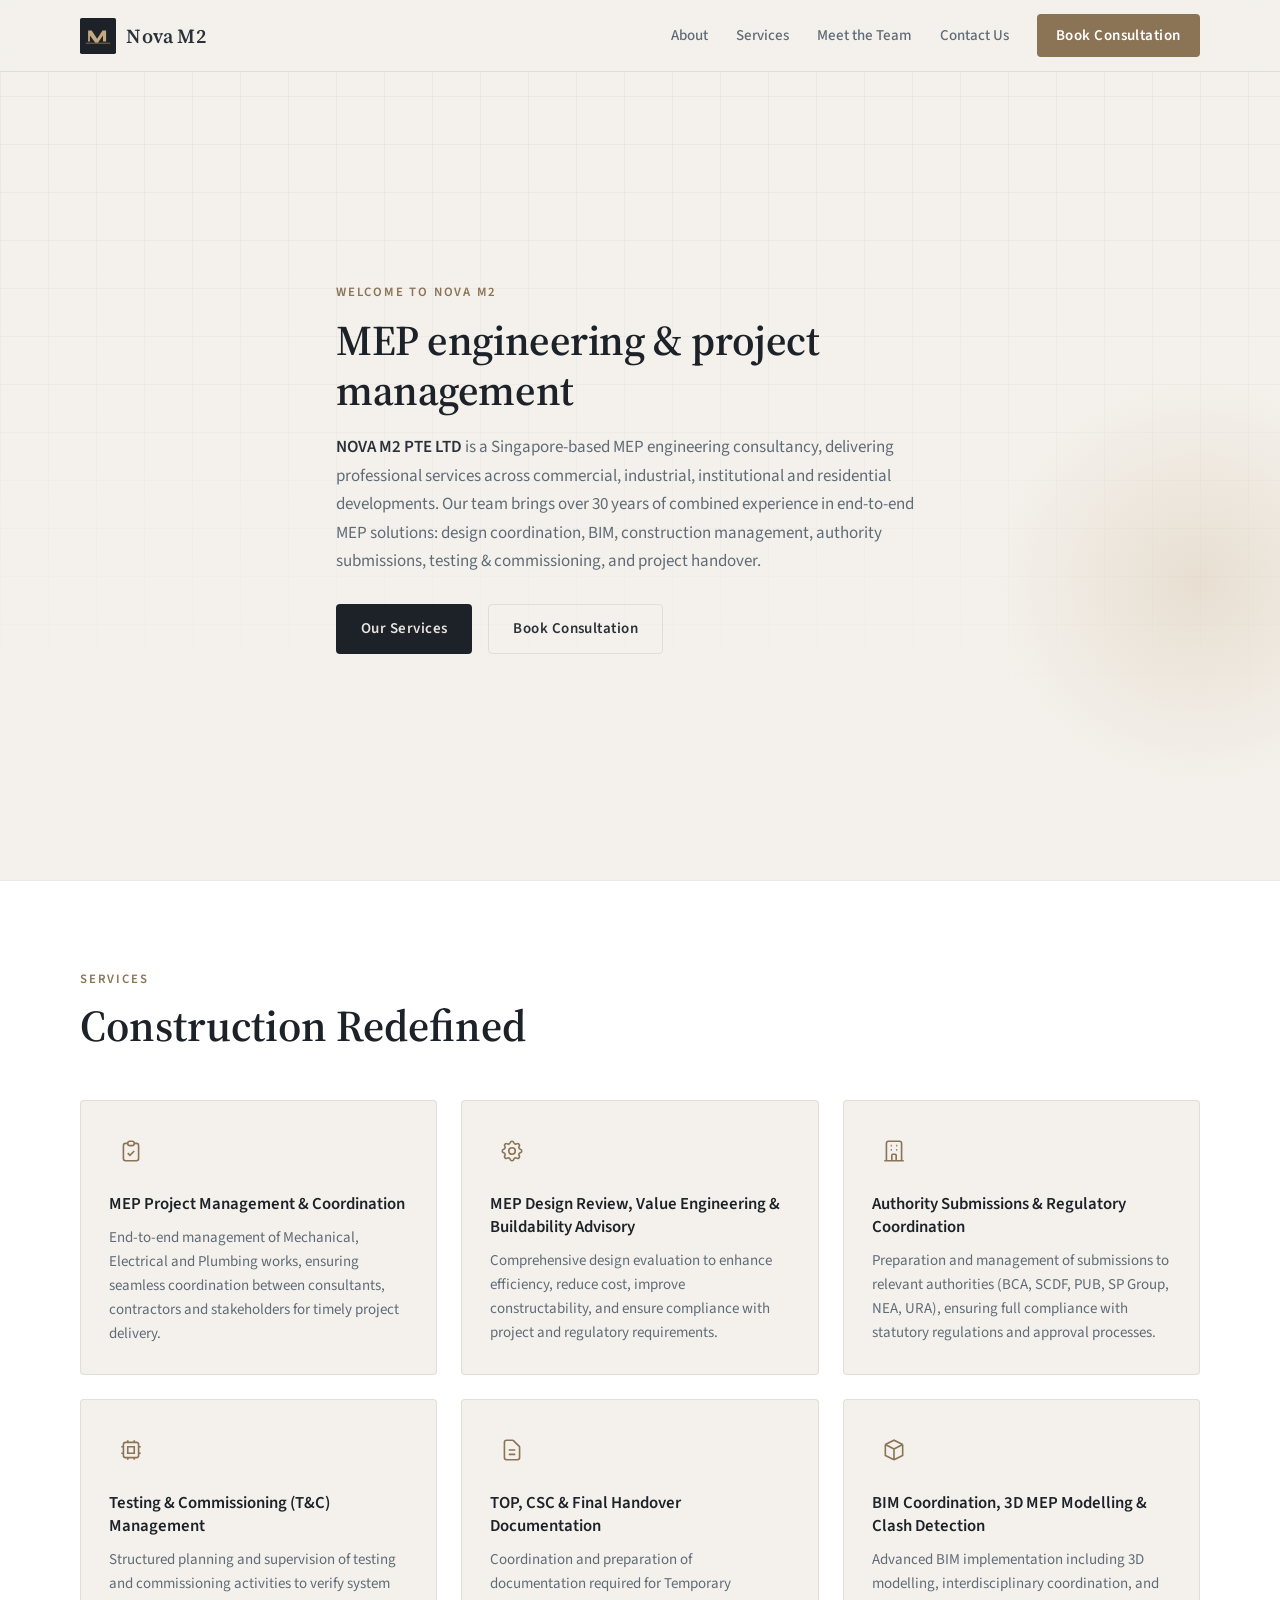
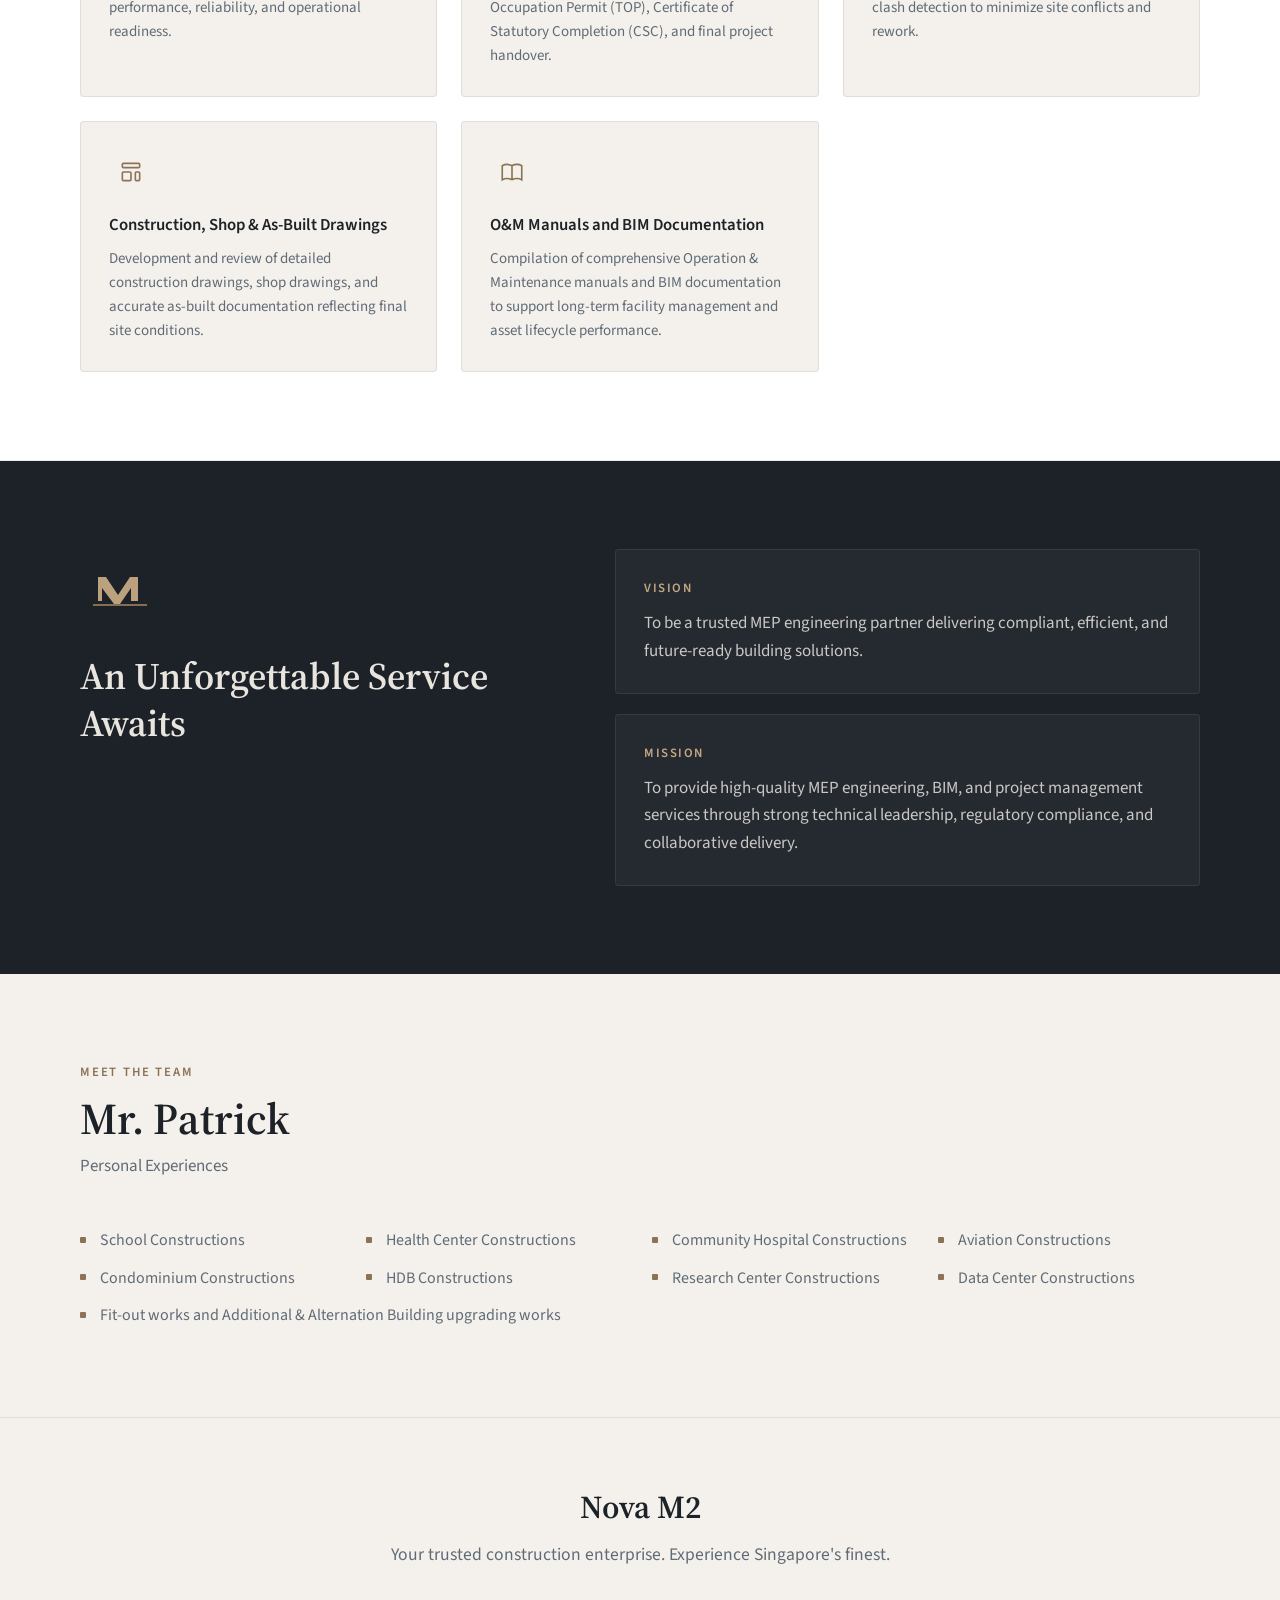
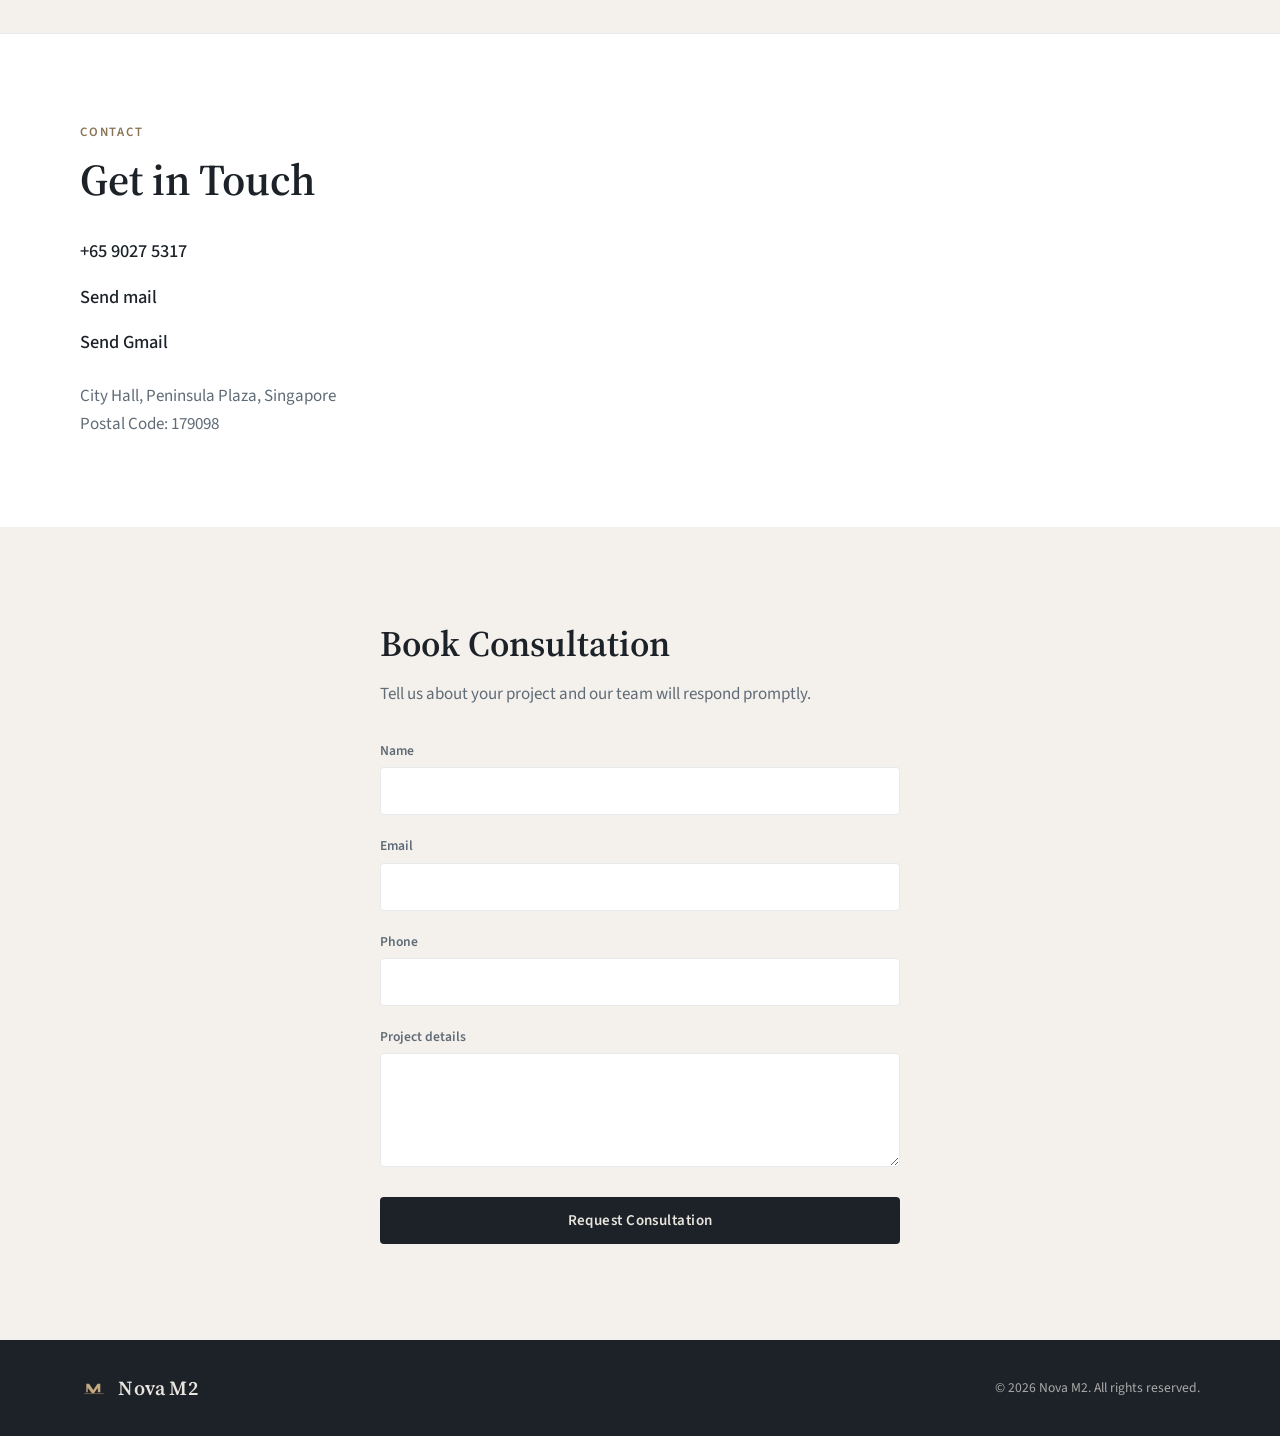
==== index.html @ 1e9285bb "Switch to Source Sans 3 and Source Serif 4 for readability" ====
<!DOCTYPE html>
<html lang="en">
<head>
  <meta charset="UTF-8" />
  <meta name="viewport" content="width=device-width, initial-scale=1.0" />
  <meta name="description" content="NOVA M2 PTE LTD — Singapore MEP Engineering Consultancy and Project Management for commercial, industrial, institutional and residential developments." />
  <title>Nova M2 | MEP Engineering & Project Management</title>
  <link rel="preconnect" href="https://fonts.googleapis.com" />
  <link rel="preconnect" href="https://fonts.gstatic.com" crossorigin />
  <link href="https://fonts.googleapis.com/css2?family=Source+Sans+3:ital,wght@0,400;0,500;0,600;0,700;1,400&family=Source+Serif+4:ital,opsz,wght@0,8..60,400;0,8..60,600;0,8..60,700;1,8..60,400&display=swap" rel="stylesheet" />
  <link rel="stylesheet" href="assets/css/style.css" />
  <link rel="icon" href="assets/images/favicon.svg" type="image/svg+xml" />
</head>
<body>
  <a class="skip-link" href="#main">Skip to content</a>

  <header class="site-header">
    <div class="header-inner">
      <a class="logo" href="#about" aria-label="Nova M2 — About">
        <img src="assets/images/logo.svg" alt="" width="36" height="36" />
        <span class="logo-text">Nova M2</span>
      </a>
      <button class="nav-toggle" type="button" aria-expanded="false" aria-controls="site-nav" aria-label="Open menu">
        <span></span><span></span><span></span>
      </button>
      <nav class="site-nav" id="site-nav" aria-label="Primary">
        <a href="#about">About</a>
        <a href="#services">Services</a>
        <a href="#team">Meet the Team</a>
        <a href="#contact">Contact Us</a>
        <a class="btn btn-nav" href="#consultation">Book Consultation</a>
      </nav>
    </div>
  </header>

  <main id="main">
    <section class="hero" id="about" aria-labelledby="hero-title">
      <div class="hero-grid" aria-hidden="true"></div>
      <div class="hero-inner">
        <p class="eyebrow">Welcome to Nova M2</p>
        <h1 id="hero-title">MEP engineering &amp; project management</h1>
        <p class="hero-lead">
          <strong>NOVA M2 PTE LTD</strong> is a Singapore-based MEP engineering consultancy, delivering professional services across commercial, industrial, institutional and residential developments. Our team brings over 30 years of combined experience in end-to-end MEP solutions: design coordination, BIM, construction management, authority submissions, testing &amp; commissioning, and project handover.
        </p>
        <div class="hero-actions">
          <a class="btn btn-primary" href="#services">Our Services</a>
          <a class="btn btn-outline" href="#consultation">Book Consultation</a>
        </div>
      </div>
      <div class="hero-accent" aria-hidden="true"></div>
    </section>

    <section class="section services" id="services" aria-labelledby="services-title">
      <div class="container">
        <header class="section-header">
          <p class="eyebrow">Services</p>
          <h2 id="services-title">Construction Redefined</h2>
        </header>
        <ul class="service-grid">
          <li class="service-card">
            <span class="service-icon" aria-hidden="true">
              <svg viewBox="0 0 24 24" fill="none" stroke="currentColor" stroke-width="1.5"><path d="M9 5H7a2 2 0 00-2 2v12a2 2 0 002 2h10a2 2 0 002-2V7a2 2 0 00-2-2h-2M9 5a2 2 0 002 2h2a2 2 0 002-2M9 5a2 2 0 012-2h2a2 2 0 012 2m-6 9l2 2 4-4"/></svg>
            </span>
            <h3>MEP Project Management &amp; Coordination</h3>
            <p>End-to-end management of Mechanical, Electrical and Plumbing works, ensuring seamless coordination between consultants, contractors and stakeholders for timely project delivery.</p>
          </li>
          <li class="service-card">
            <span class="service-icon" aria-hidden="true">
              <svg viewBox="0 0 24 24" fill="none" stroke="currentColor" stroke-width="1.5"><path d="M10.325 4.317c.426-1.756 2.924-1.756 3.35 0a1.724 1.724 0 002.573 1.066c1.543-.94 3.31.826 2.37 2.37a1.724 1.724 0 001.065 2.572c1.756.426 1.756 2.924 0 3.35a1.724 1.724 0 00-1.066 2.573c.94 1.543-.826 3.31-2.37 2.37a1.724 1.724 0 00-2.572 1.065c-.426 1.756-2.924 1.756-3.35 0a1.724 1.724 0 00-2.573-1.066c-1.543.94-3.31-.826-2.37-2.37a1.724 1.724 0 00-1.065-2.572c-1.756-.426-1.756-2.924 0-3.35a1.724 1.724 0 001.066-2.573c-.94-1.543.826-3.31 2.37-2.37.996.608 2.296.07 2.572-1.065z"/><path d="M15 12a3 3 0 11-6 0 3 3 0 016 0z"/></svg>
            </span>
            <h3>MEP Design Review, Value Engineering &amp; Buildability Advisory</h3>
            <p>Comprehensive design evaluation to enhance efficiency, reduce cost, improve constructability, and ensure compliance with project and regulatory requirements.</p>
          </li>
          <li class="service-card">
            <span class="service-icon" aria-hidden="true">
              <svg viewBox="0 0 24 24" fill="none" stroke="currentColor" stroke-width="1.5"><path d="M19 21V5a2 2 0 00-2-2H7a2 2 0 00-2 2v16m14 0h2m-2 0h-5m-9 0H3m2 0h5M9 7h1m-1 4h1m4-4h1m-1 4h1m-5 10v-5a1 1 0 011-1h2a1 1 0 011 1v5m-4 0h4"/></svg>
            </span>
            <h3>Authority Submissions &amp; Regulatory Coordination</h3>
            <p>Preparation and management of submissions to relevant authorities (BCA, SCDF, PUB, SP Group, NEA, URA), ensuring full compliance with statutory regulations and approval processes.</p>
          </li>
          <li class="service-card">
            <span class="service-icon" aria-hidden="true">
              <svg viewBox="0 0 24 24" fill="none" stroke="currentColor" stroke-width="1.5"><path d="M9 3v2m6-2v2M9 19v2m6-2v2M5 9H3m2 6H3m18-6h-2m2 6h-2M7 19h10a2 2 0 002-2V7a2 2 0 00-2-2H7a2 2 0 00-2 2v10a2 2 0 002 2zM9 9h6v6H9V9z"/></svg>
            </span>
            <h3>Testing &amp; Commissioning (T&amp;C) Management</h3>
            <p>Structured planning and supervision of testing and commissioning activities to verify system performance, reliability, and operational readiness.</p>
          </li>
          <li class="service-card">
            <span class="service-icon" aria-hidden="true">
              <svg viewBox="0 0 24 24" fill="none" stroke="currentColor" stroke-width="1.5"><path d="M9 12h6m-6 4h6m2 5H7a2 2 0 01-2-2V5a2 2 0 012-2h5.586a1 1 0 01.707.293l5.414 5.414a1 1 0 01.293.707V19a2 2 0 01-2 2z"/></svg>
            </span>
            <h3>TOP, CSC &amp; Final Handover Documentation</h3>
            <p>Coordination and preparation of documentation required for Temporary Occupation Permit (TOP), Certificate of Statutory Completion (CSC), and final project handover.</p>
          </li>
          <li class="service-card">
            <span class="service-icon" aria-hidden="true">
              <svg viewBox="0 0 24 24" fill="none" stroke="currentColor" stroke-width="1.5"><path d="M20 7l-8-4-8 4m16 0l-8 4m8-4v10l-8 4m0-10L4 7m8 4v10M4 7v10l8 4"/></svg>
            </span>
            <h3>BIM Coordination, 3D MEP Modelling &amp; Clash Detection</h3>
            <p>Advanced BIM implementation including 3D modelling, interdisciplinary coordination, and clash detection to minimize site conflicts and rework.</p>
          </li>
          <li class="service-card">
            <span class="service-icon" aria-hidden="true">
              <svg viewBox="0 0 24 24" fill="none" stroke="currentColor" stroke-width="1.5"><path d="M4 5a1 1 0 011-1h14a1 1 0 011 1v2a1 1 0 01-1 1H5a1 1 0 01-1-1V5zM4 13a1 1 0 011-1h6a1 1 0 011 1v6a1 1 0 01-1 1H5a1 1 0 01-1-1v-6zM16 13a1 1 0 011-1h2a1 1 0 011 1v6a1 1 0 01-1 1h-2a1 1 0 01-1-1v-6z"/></svg>
            </span>
            <h3>Construction, Shop &amp; As-Built Drawings</h3>
            <p>Development and review of detailed construction drawings, shop drawings, and accurate as-built documentation reflecting final site conditions.</p>
          </li>
          <li class="service-card">
            <span class="service-icon" aria-hidden="true">
              <svg viewBox="0 0 24 24" fill="none" stroke="currentColor" stroke-width="1.5"><path d="M12 6.253v13m0-13C10.832 5.477 9.246 5 7.5 5S4.168 5.477 3 6.253v13C4.168 18.477 5.754 18 7.5 18s3.332.477 4.5 1.253m0-13C13.168 5.477 14.754 5 16.5 5c1.747 0 3.332.477 4.5 1.253v13C19.832 18.477 18.247 18 16.5 18c-1.746 0-3.332.477-4.5 1.253"/></svg>
            </span>
            <h3>O&amp;M Manuals and BIM Documentation</h3>
            <p>Compilation of comprehensive Operation &amp; Maintenance manuals and BIM documentation to support long-term facility management and asset lifecycle performance.</p>
          </li>
        </ul>
      </div>
    </section>

    <section class="section vision" id="vision" aria-labelledby="vision-title">
      <div class="container vision-layout">
        <div class="vision-brand">
          <img class="vision-logo" src="assets/images/logo.svg" alt="Nova M2 logo" width="80" height="80" />
          <h2 id="vision-title">An Unforgettable Service Awaits</h2>
        </div>
        <div class="vision-cards">
          <article class="vision-card">
            <h3>Vision</h3>
            <p>To be a trusted MEP engineering partner delivering compliant, efficient, and future-ready building solutions.</p>
          </article>
          <article class="vision-card">
            <h3>Mission</h3>
            <p>To provide high-quality MEP engineering, BIM, and project management services through strong technical leadership, regulatory compliance, and collaborative delivery.</p>
          </article>
        </div>
      </div>
    </section>

    <section class="section team" id="team" aria-labelledby="team-title">
      <div class="container">
        <header class="section-header">
          <p class="eyebrow">Meet the Team</p>
          <h2 id="team-title">Mr. Patrick</h2>
          <p class="section-sub">Personal Experiences</p>
        </header>
        <ul class="experience-grid">
          <li>School Constructions</li>
          <li>Health Center Constructions</li>
          <li>Community Hospital Constructions</li>
          <li>Aviation Constructions</li>
          <li>Condominium Constructions</li>
          <li>HDB Constructions</li>
          <li>Research Center Constructions</li>
          <li>Data Center Constructions</li>
          <li>Fit-out works and Additional &amp; Alternation Building upgrading works</li>
        </ul>
      </div>
    </section>

    <section class="section tagline" aria-label="Company tagline">
      <div class="container tagline-inner">
        <p class="tagline-name">Nova M2</p>
        <p class="tagline-text">Your trusted construction enterprise. Experience Singapore's finest.</p>
      </div>
    </section>

    <section class="section contact" id="contact" aria-labelledby="contact-title">
      <div class="container contact-layout">
        <header class="section-header">
          <p class="eyebrow">Contact</p>
          <h2 id="contact-title">Get in Touch</h2>
        </header>
        <div class="contact-details">
          <a class="contact-link" href="tel:+6590275317">+65 9027 5317</a>
          <a class="contact-link" href="mailto:info@novam2.com">Send mail</a>
          <a class="contact-link" href="https://mail.google.com/mail/?view=cm&amp;fs=1&amp;to=info@novam2.com" target="_blank" rel="noopener noreferrer">Send Gmail</a>
          <address class="contact-address">
            City Hall, Peninsula Plaza, Singapore<br />
            Postal Code: 179098
          </address>
        </div>
      </div>
    </section>

    <section class="section consultation" id="consultation" aria-labelledby="consultation-title">
      <div class="container consultation-inner">
        <h2 id="consultation-title">Book Consultation</h2>
        <p>Tell us about your project and our team will respond promptly.</p>
        <form class="consult-form" name="consultation" method="POST" data-netlify="true" netlify-honeypot="bot-field">
          <input type="hidden" name="form-name" value="consultation" />
          <p class="hidden" aria-hidden="true">
            <label>Don't fill this out: <input name="bot-field" /></label>
          </p>
          <div class="form-row">
            <label for="name">Name</label>
            <input id="name" name="name" type="text" required autocomplete="name" />
          </div>
          <div class="form-row">
            <label for="email">Email</label>
            <input id="email" name="email" type="email" required autocomplete="email" />
          </div>
          <div class="form-row">
            <label for="phone">Phone</label>
            <input id="phone" name="phone" type="tel" autocomplete="tel" />
          </div>
          <div class="form-row">
            <label for="message">Project details</label>
            <textarea id="message" name="message" rows="4" required></textarea>
          </div>
          <button class="btn btn-primary" type="submit">Request Consultation</button>
        </form>
      </div>
    </section>
  </main>

  <footer class="site-footer">
    <div class="container footer-inner">
      <a class="logo logo-footer" href="#about">
        <img src="assets/images/logo.svg" alt="" width="28" height="28" />
        <span class="logo-text">Nova M2</span>
      </a>
      <p class="copyright">&copy; 2026 Nova M2. All rights reserved.</p>
    </div>
  </footer>

  <script src="assets/js/main.js"></script>
</body>
</html>
---- assets/css/style.css ----
/* Nova M2 — minimalist construction aesthetic */

:root {
  --bg: #f4f1ec;
  --bg-dark: #1c2228;
  --bg-card: #ffffff;
  --text: #2a3139;
  --text-muted: #5f6b76;
  --text-on-dark: #e8e4de;
  --accent: #8b7355;
  --accent-light: #c4a882;
  --border: rgba(42, 49, 57, 0.1);
  --shadow: 0 4px 24px rgba(28, 34, 40, 0.06);
  --radius: 4px;
  --font-sans: "Source Sans 3", system-ui, -apple-system, "Segoe UI", sans-serif;
  --font-serif: "Source Serif 4", Georgia, "Times New Roman", serif;
  --header-h: 72px;
  --container: min(1120px, 92vw);
  --ease: cubic-bezier(0.4, 0, 0.2, 1);
}

*,
*::before,
*::after {
  box-sizing: border-box;
}

html {
  scroll-behavior: smooth;
  scroll-padding-top: var(--header-h);
}

body {
  margin: 0;
  font-family: var(--font-sans);
  font-size: 1.0625rem;
  line-height: 1.6;
  color: var(--text);
  background: var(--bg);
  -webkit-font-smoothing: antialiased;
  text-rendering: optimizeLegibility;
  font-feature-settings: "kern" 1, "liga" 1;
}

img {
  display: block;
  max-width: 100%;
}

a {
  color: inherit;
  text-decoration-thickness: 1px;
  text-underline-offset: 0.2em;
}

a:hover {
  color: var(--accent);
}

.skip-link {
  position: absolute;
  top: -100px;
  left: 1rem;
  z-index: 200;
  padding: 0.5rem 1rem;
  background: var(--bg-dark);
  color: var(--text-on-dark);
}

.skip-link:focus {
  top: 1rem;
}

.container {
  width: var(--container);
  margin-inline: auto;
}

/* Header */
.site-header {
  position: fixed;
  inset: 0 0 auto;
  z-index: 100;
  height: var(--header-h);
  background: rgba(244, 241, 236, 0.92);
  backdrop-filter: blur(12px);
  border-bottom: 1px solid var(--border);
}

.header-inner {
  display: flex;
  align-items: center;
  justify-content: space-between;
  width: var(--container);
  height: 100%;
  margin-inline: auto;
}

.logo {
  display: flex;
  align-items: center;
  gap: 0.65rem;
  text-decoration: none;
  font-weight: 600;
  letter-spacing: 0.02em;
}

.logo-text {
  font-family: var(--font-serif);
  font-size: 1.25rem;
  font-weight: 600;
  letter-spacing: 0.01em;
}

.site-nav {
  display: flex;
  align-items: center;
  gap: 1.75rem;
}

.site-nav a:not(.btn) {
  text-decoration: none;
  font-size: 0.9375rem;
  font-weight: 500;
  color: var(--text-muted);
  transition: color 0.2s var(--ease);
}

.site-nav a:not(.btn):hover,
.site-nav a:not(.btn):focus-visible {
  color: var(--text);
}

.nav-toggle {
  display: none;
  flex-direction: column;
  justify-content: center;
  gap: 5px;
  width: 44px;
  height: 44px;
  padding: 0;
  border: none;
  background: transparent;
  cursor: pointer;
}

.nav-toggle span {
  display: block;
  width: 22px;
  height: 2px;
  margin-inline: auto;
  background: var(--text);
  transition: transform 0.25s var(--ease), opacity 0.25s;
}

/* Buttons */
.btn {
  display: inline-flex;
  align-items: center;
  justify-content: center;
  padding: 0.75rem 1.5rem;
  font-family: inherit;
  font-size: 0.9375rem;
  font-weight: 600;
  letter-spacing: 0.03em;
  text-decoration: none;
  border-radius: var(--radius);
  border: 1px solid transparent;
  cursor: pointer;
  transition: background 0.2s var(--ease), color 0.2s, border-color 0.2s;
}

.btn-primary {
  background: var(--bg-dark);
  color: var(--text-on-dark);
}

.btn-primary:hover {
  background: #2d3640;
  color: #fff;
}

.btn-outline {
  background: transparent;
  color: var(--text);
  border-color: var(--border);
}

.btn-outline:hover {
  border-color: var(--accent);
  color: var(--accent);
}

.btn-nav {
  padding: 0.55rem 1.15rem;
  background: var(--accent);
  color: #fff !important;
}

.btn-nav:hover {
  background: #756044;
  color: #fff !important;
}

/* Hero */
.hero {
  position: relative;
  min-height: min(100vh, 880px);
  min-height: min(100dvh, 880px);
  display: flex;
  align-items: center;
  padding: calc(var(--header-h) + 3rem) 0 4rem;
  overflow: hidden;
}

.hero-grid {
  position: absolute;
  inset: 0;
  background-image:
    linear-gradient(var(--border) 1px, transparent 1px),
    linear-gradient(90deg, var(--border) 1px, transparent 1px);
  background-size: 48px 48px;
  mask-image: linear-gradient(180deg, black 0%, transparent 85%);
  opacity: 0.6;
}

.hero-accent {
  position: absolute;
  right: -10%;
  bottom: 10%;
  width: min(50vw, 420px);
  height: min(50vw, 420px);
  background: radial-gradient(circle, var(--accent-light) 0%, transparent 70%);
  opacity: 0.25;
  pointer-events: none;
}

.hero-inner {
  position: relative;
  width: var(--container);
  margin-inline: auto;
  max-width: min(38rem, 100%);
}

.eyebrow {
  margin: 0 0 0.75rem;
  font-size: 0.8rem;
  font-weight: 600;
  letter-spacing: 0.14em;
  text-transform: uppercase;
  color: var(--accent);
}

.hero h1 {
  margin: 0 0 1.15rem;
  font-family: var(--font-serif);
  font-size: clamp(1.85rem, 4.2vw, 2.65rem);
  font-weight: 600;
  font-optical-sizing: auto;
  line-height: 1.18;
  letter-spacing: -0.01em;
  color: var(--bg-dark);
  max-width: 20em;
}

.hero-lead {
  margin: 0 0 1.75rem;
  font-size: clamp(0.98rem, 1.35vw, 1.0625rem);
  line-height: 1.68;
  color: var(--text-muted);
}

.hero-lead strong {
  color: var(--text);
  font-weight: 600;
}

.hero-actions {
  display: flex;
  flex-wrap: wrap;
  gap: 1rem;
}

/* Sections */
.section {
  padding: 5.5rem 0;
}

.section-header {
  margin-bottom: 3rem;
  max-width: 36rem;
}

.section-header h2 {
  margin: 0;
  font-family: var(--font-serif);
  font-size: clamp(2rem, 4vw, 2.75rem);
  font-weight: 600;
  font-optical-sizing: auto;
  line-height: 1.15;
  color: var(--bg-dark);
}

.section-sub {
  margin: 0.5rem 0 0;
  color: var(--text-muted);
}

/* Services */
.services {
  background: var(--bg-card);
  border-block: 1px solid var(--border);
}

.service-grid {
  display: grid;
  grid-template-columns: repeat(auto-fill, minmax(300px, 1fr));
  gap: 1.5rem;
  margin: 0;
  padding: 0;
  list-style: none;
}

.service-card {
  padding: 1.75rem;
  background: var(--bg);
  border: 1px solid var(--border);
  border-radius: var(--radius);
  transition: box-shadow 0.25s var(--ease), border-color 0.25s;
}

.service-card:hover {
  border-color: rgba(139, 115, 85, 0.35);
  box-shadow: var(--shadow);
}

.service-icon {
  display: flex;
  align-items: center;
  justify-content: center;
  width: 44px;
  height: 44px;
  margin-bottom: 1.25rem;
  color: var(--accent);
}

.service-icon svg {
  width: 26px;
  height: 26px;
}

.service-card h3 {
  margin: 0 0 0.65rem;
  font-size: 1.05rem;
  font-weight: 600;
  line-height: 1.35;
  color: var(--bg-dark);
}

.service-card p {
  margin: 0;
  font-size: 0.9375rem;
  color: var(--text-muted);
}

/* Vision */
.vision {
  background: var(--bg-dark);
  color: var(--text-on-dark);
}

.vision-layout {
  display: grid;
  gap: 3rem;
}

@media (min-width: 768px) {
  .vision-layout {
    grid-template-columns: 1fr 1.2fr;
    align-items: start;
  }
}

.vision-brand h2 {
  margin: 1.5rem 0 0;
  font-family: var(--font-serif);
  font-size: clamp(1.75rem, 3vw, 2.35rem);
  font-weight: 600;
  font-optical-sizing: auto;
  line-height: 1.25;
}

.vision-logo {
  opacity: 0.95;
}

.vision-cards {
  display: grid;
  gap: 1.25rem;
}

.vision-card {
  padding: 1.75rem;
  background: rgba(255, 255, 255, 0.04);
  border: 1px solid rgba(255, 255, 255, 0.08);
  border-radius: var(--radius);
}

.vision-card h3 {
  margin: 0 0 0.75rem;
  font-size: 0.8rem;
  font-weight: 600;
  letter-spacing: 0.12em;
  text-transform: uppercase;
  color: var(--accent-light);
}

.vision-card p {
  margin: 0;
  color: rgba(232, 228, 222, 0.85);
}

/* Team */
.experience-grid {
  display: grid;
  grid-template-columns: repeat(auto-fill, minmax(240px, 1fr));
  gap: 0.75rem 1.5rem;
  margin: 0;
  padding: 0;
  list-style: none;
}

.experience-grid li {
  position: relative;
  padding-left: 1.25rem;
  font-size: 1rem;
  color: var(--text-muted);
}

.experience-grid li::before {
  content: "";
  position: absolute;
  left: 0;
  top: 0.55em;
  width: 6px;
  height: 6px;
  background: var(--accent);
  border-radius: 1px;
}

.experience-grid li:last-child {
  grid-column: 1 / -1;
}

/* Tagline */
.tagline {
  padding: 4rem 0;
  text-align: center;
  border-top: 1px solid var(--border);
}

.tagline-name {
  margin: 0;
  font-family: var(--font-serif);
  font-size: 2rem;
  font-weight: 600;
  font-optical-sizing: auto;
  color: var(--bg-dark);
}

.tagline-text {
  margin: 0.5rem 0 0;
  font-size: 1.1rem;
  color: var(--text-muted);
}

/* Contact */
.contact {
  background: var(--bg-card);
  border-top: 1px solid var(--border);
}

.contact-layout .section-header {
  margin-bottom: 2rem;
}

.contact-details {
  display: flex;
  flex-direction: column;
  gap: 1rem;
}

.contact-link {
  font-size: 1.15rem;
  font-weight: 500;
  text-decoration: none;
  color: var(--bg-dark);
}

.contact-link:hover {
  color: var(--accent);
}

.contact-address {
  margin: 0.5rem 0 0;
  font-style: normal;
  color: var(--text-muted);
  line-height: 1.7;
}

/* Consultation */
.consultation {
  padding-bottom: 6rem;
}

.consultation-inner {
  max-width: 520px;
}

.consultation-inner h2 {
  margin: 0 0 0.5rem;
  font-family: var(--font-serif);
  font-size: 2.25rem;
  font-weight: 600;
  font-optical-sizing: auto;
  color: var(--bg-dark);
}

.consultation-inner > p {
  margin: 0 0 2rem;
  color: var(--text-muted);
}

.consult-form {
  display: flex;
  flex-direction: column;
  gap: 1.25rem;
}

.form-row label {
  display: block;
  margin-bottom: 0.35rem;
  font-size: 0.85rem;
  font-weight: 600;
  color: var(--text-muted);
}

.form-row input,
.form-row textarea {
  width: 100%;
  padding: 0.75rem 1rem;
  font-family: inherit;
  font-size: 1rem;
  color: var(--text);
  background: var(--bg-card);
  border: 1px solid var(--border);
  border-radius: var(--radius);
  transition: border-color 0.2s;
}

.form-row input:focus,
.form-row textarea:focus {
  outline: none;
  border-color: var(--accent);
}

.hidden {
  position: absolute;
  width: 1px;
  height: 1px;
  overflow: hidden;
  clip: rect(0, 0, 0, 0);
}

/* Footer */
.site-footer {
  padding: 2rem 0;
  background: var(--bg-dark);
  color: rgba(232, 228, 222, 0.7);
}

.footer-inner {
  display: flex;
  flex-wrap: wrap;
  align-items: center;
  justify-content: space-between;
  gap: 1rem;
}

.logo-footer .logo-text {
  color: var(--text-on-dark);
}

.copyright {
  margin: 0;
  font-size: 0.85rem;
}

/* Mobile nav */
@media (max-width: 900px) {
  .nav-toggle {
    display: flex;
  }

  .site-nav {
    position: fixed;
    inset: var(--header-h) 0 auto;
    flex-direction: column;
    align-items: stretch;
    gap: 0;
    padding: 1rem;
    background: var(--bg);
    border-bottom: 1px solid var(--border);
    transform: translateY(-120%);
    opacity: 0;
    pointer-events: none;
    transition: transform 0.3s var(--ease), opacity 0.3s;
  }

  .site-nav.is-open {
    transform: translateY(0);
    opacity: 1;
    pointer-events: auto;
  }

  .site-nav a {
    padding: 0.85rem 0;
    border-bottom: 1px solid var(--border);
  }

  .site-nav a.btn-nav {
    margin-top: 0.5rem;
    text-align: center;
    border: none;
  }

  body.nav-open .nav-toggle span:nth-child(1) {
    transform: translateY(7px) rotate(45deg);
  }

  body.nav-open .nav-toggle span:nth-child(2) {
    opacity: 0;
  }

  body.nav-open .nav-toggle span:nth-child(3) {
    transform: translateY(-7px) rotate(-45deg);
  }
}
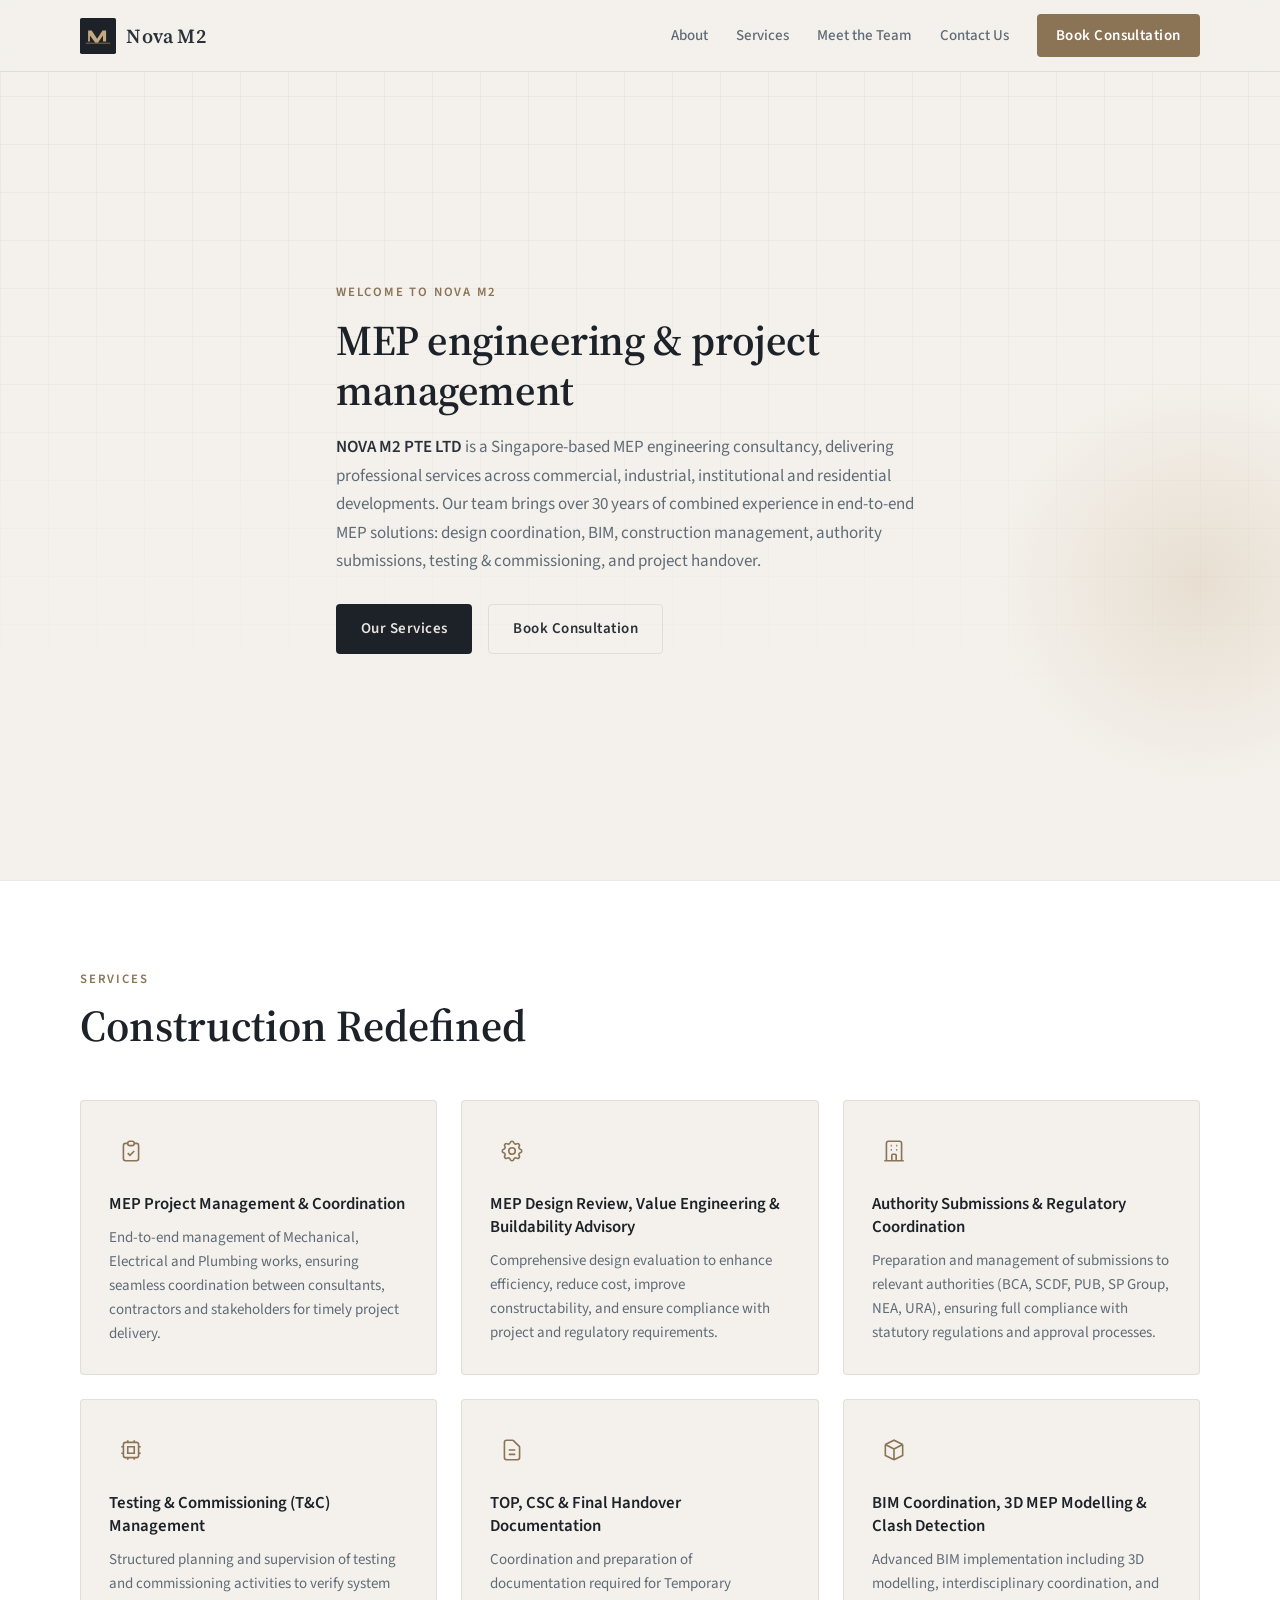
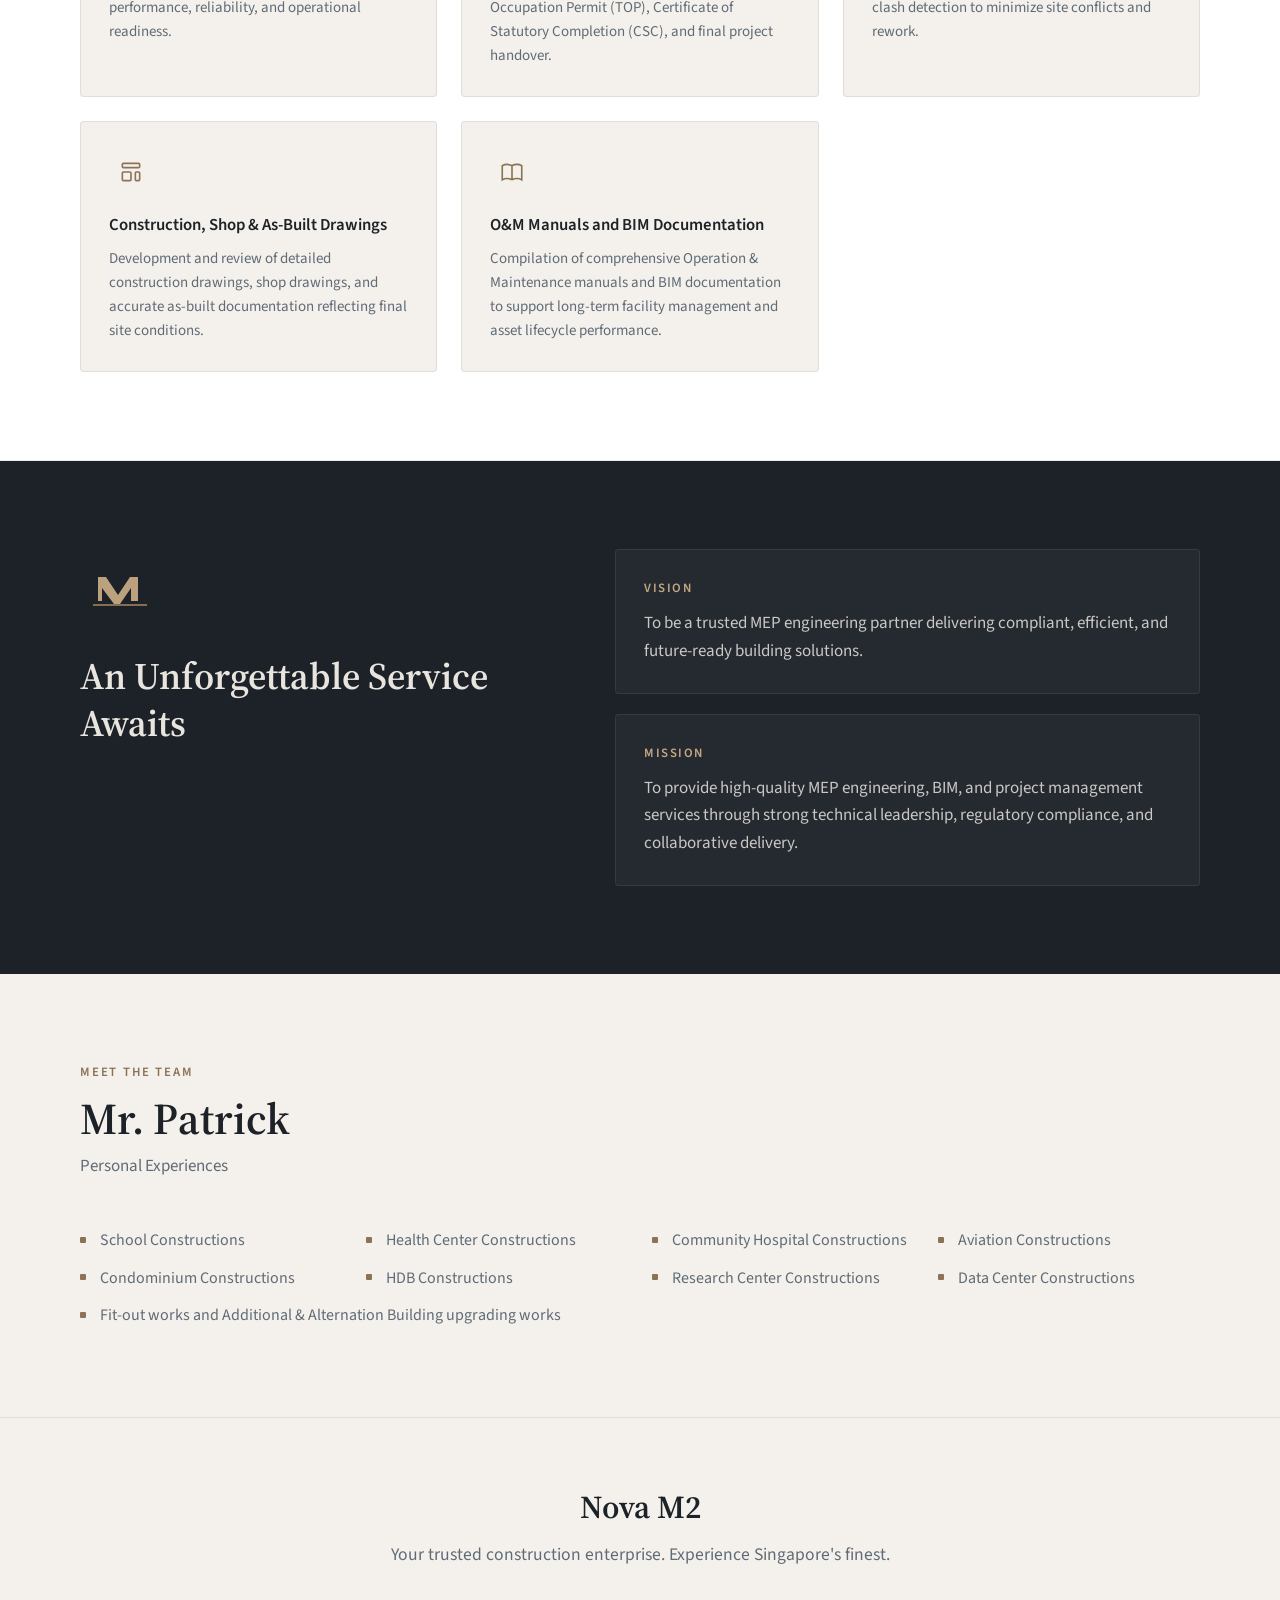
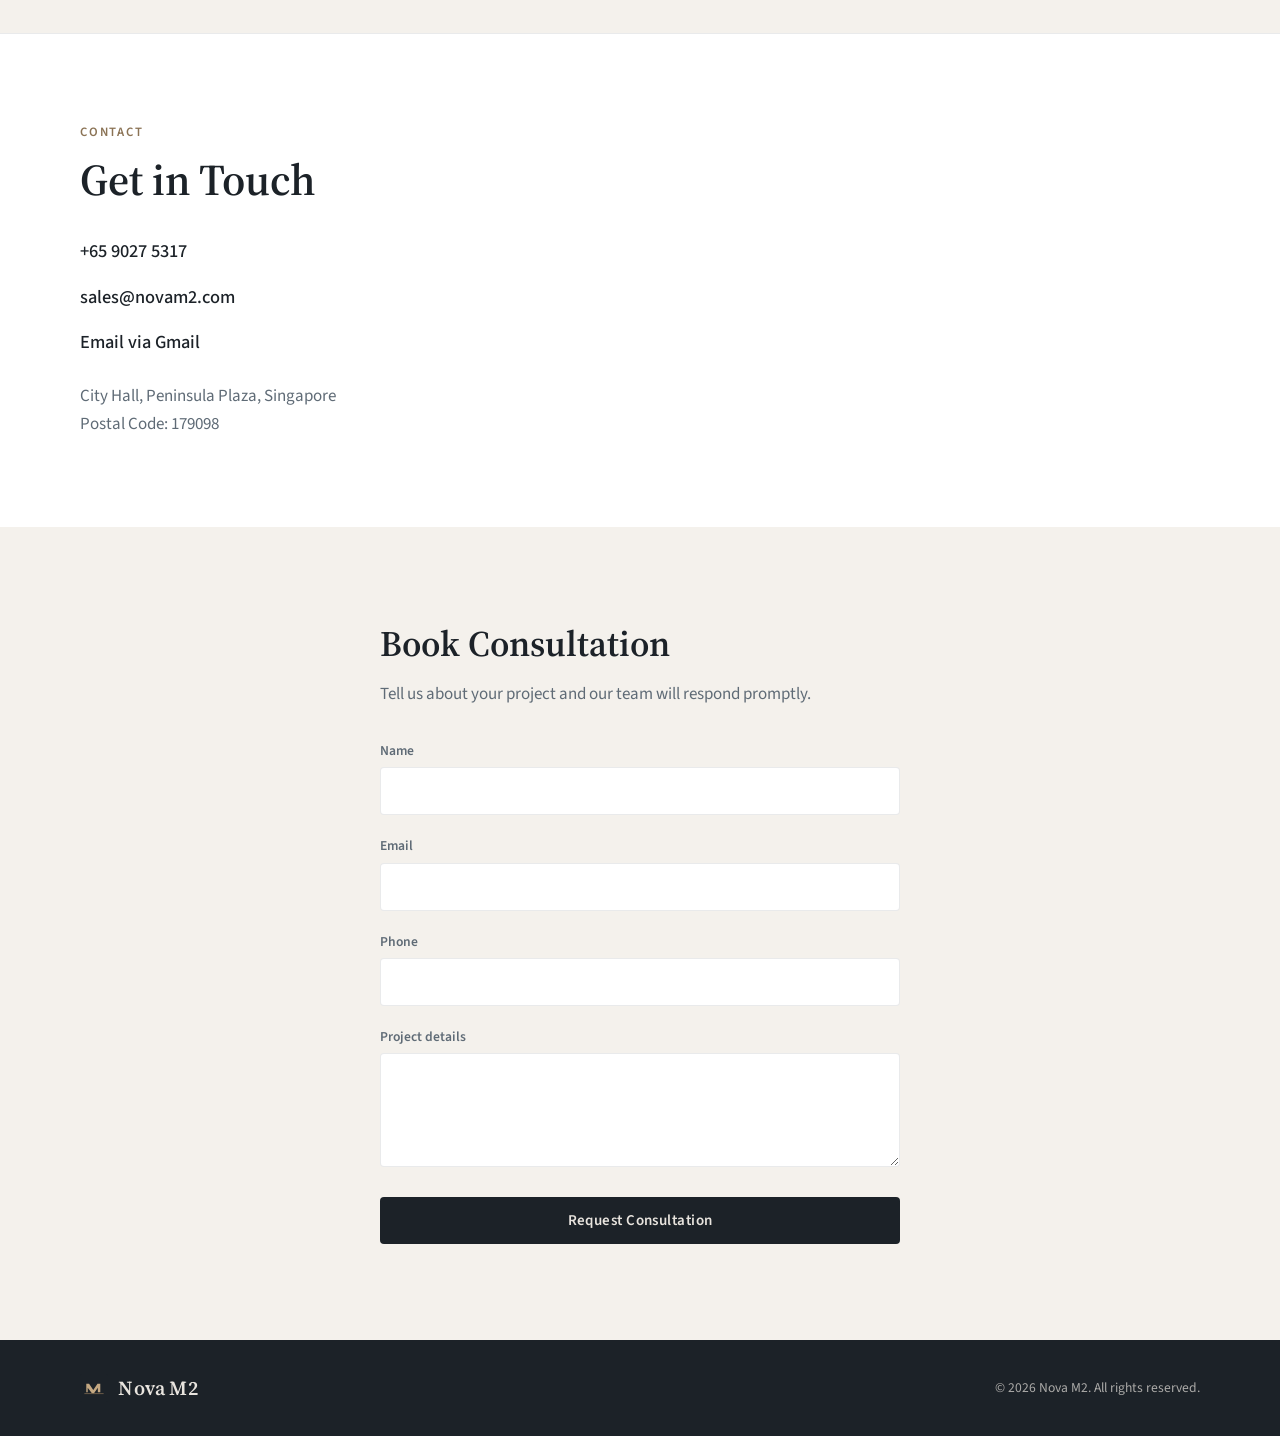
==== commit 02f37cfe: "Use sales@novam2.com for enquiry contact links" ====
--- a/index.html
+++ b/index.html
@@ -172,8 +172,8 @@
         </header>
         <div class="contact-details">
           <a class="contact-link" href="tel:+6590275317">+65 9027 5317</a>
-          <a class="contact-link" href="mailto:info@novam2.com">Send mail</a>
-          <a class="contact-link" href="https://mail.google.com/mail/?view=cm&amp;fs=1&amp;to=info@novam2.com" target="_blank" rel="noopener noreferrer">Send Gmail</a>
+          <a class="contact-link" href="mailto:sales@novam2.com">sales@novam2.com</a>
+          <a class="contact-link" href="https://mail.google.com/mail/?view=cm&amp;fs=1&amp;to=sales@novam2.com" target="_blank" rel="noopener noreferrer">Email via Gmail</a>
           <address class="contact-address">
             City Hall, Peninsula Plaza, Singapore<br />
             Postal Code: 179098
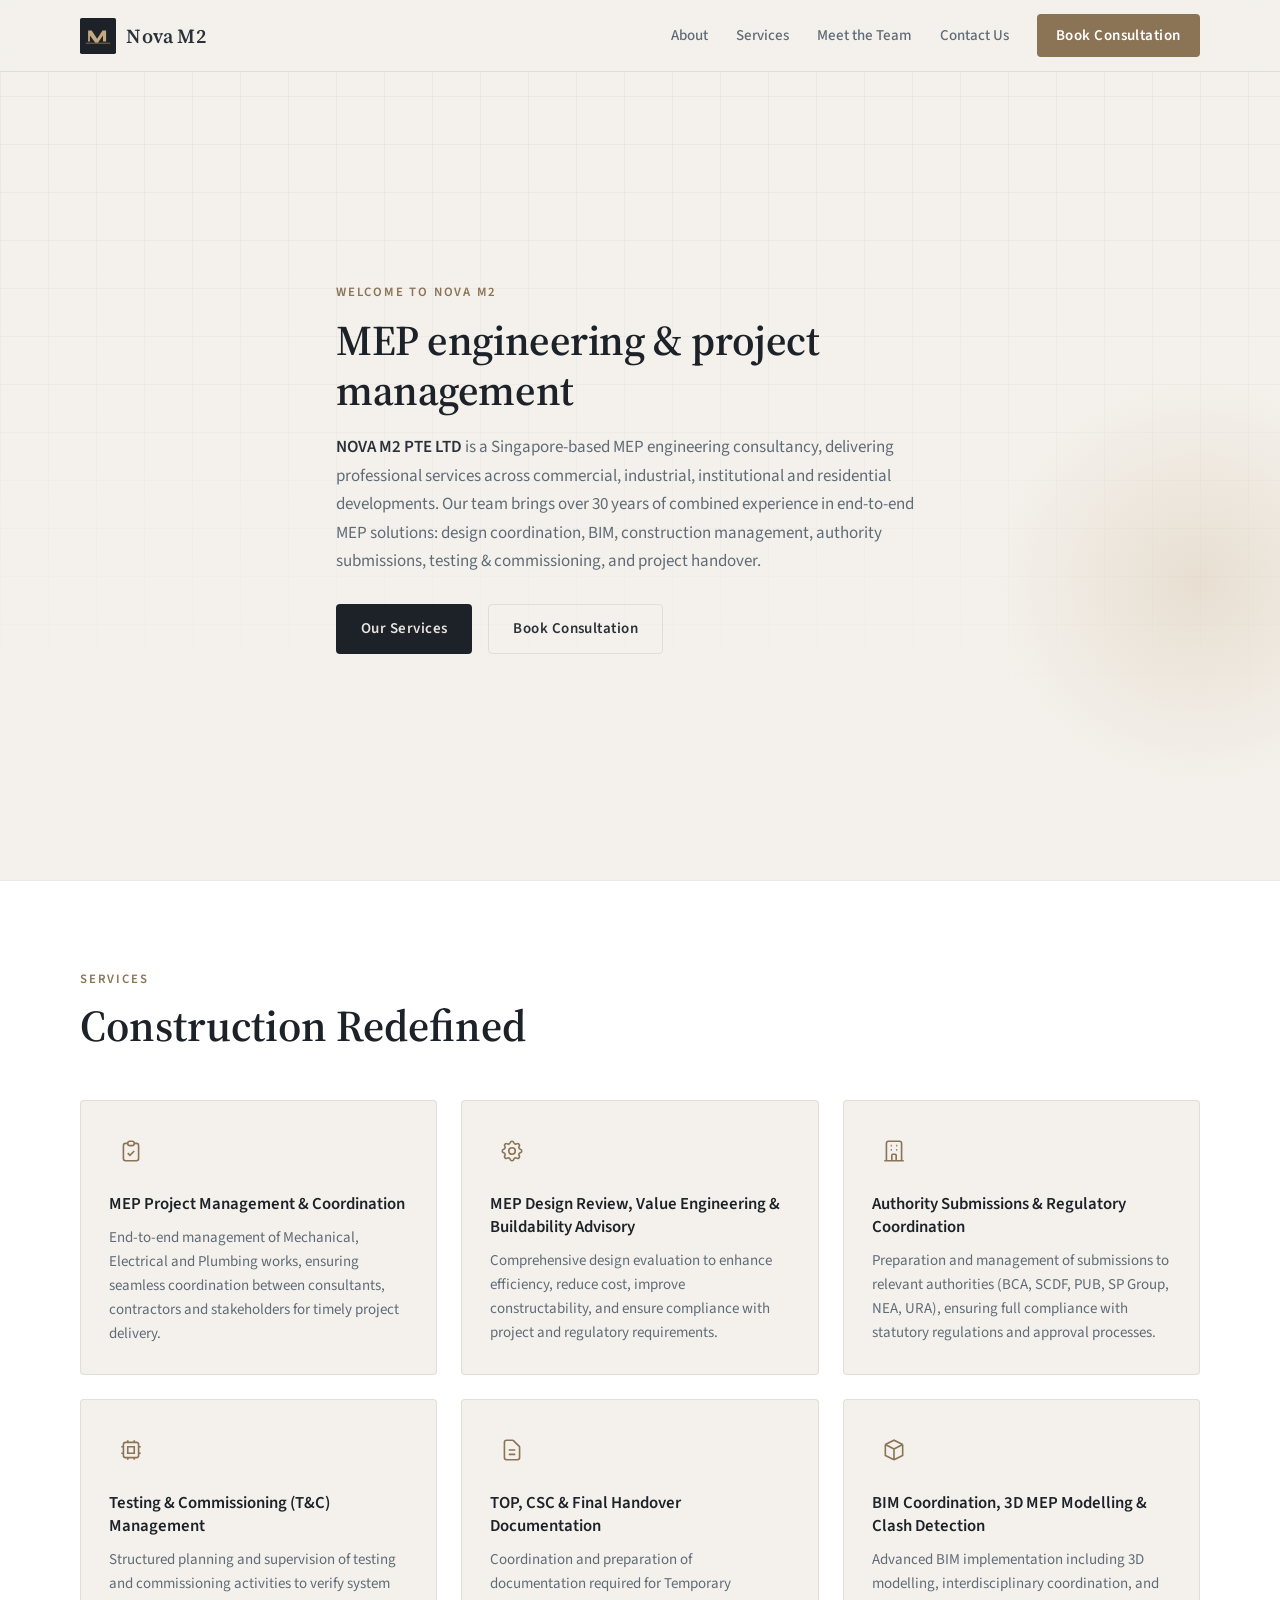
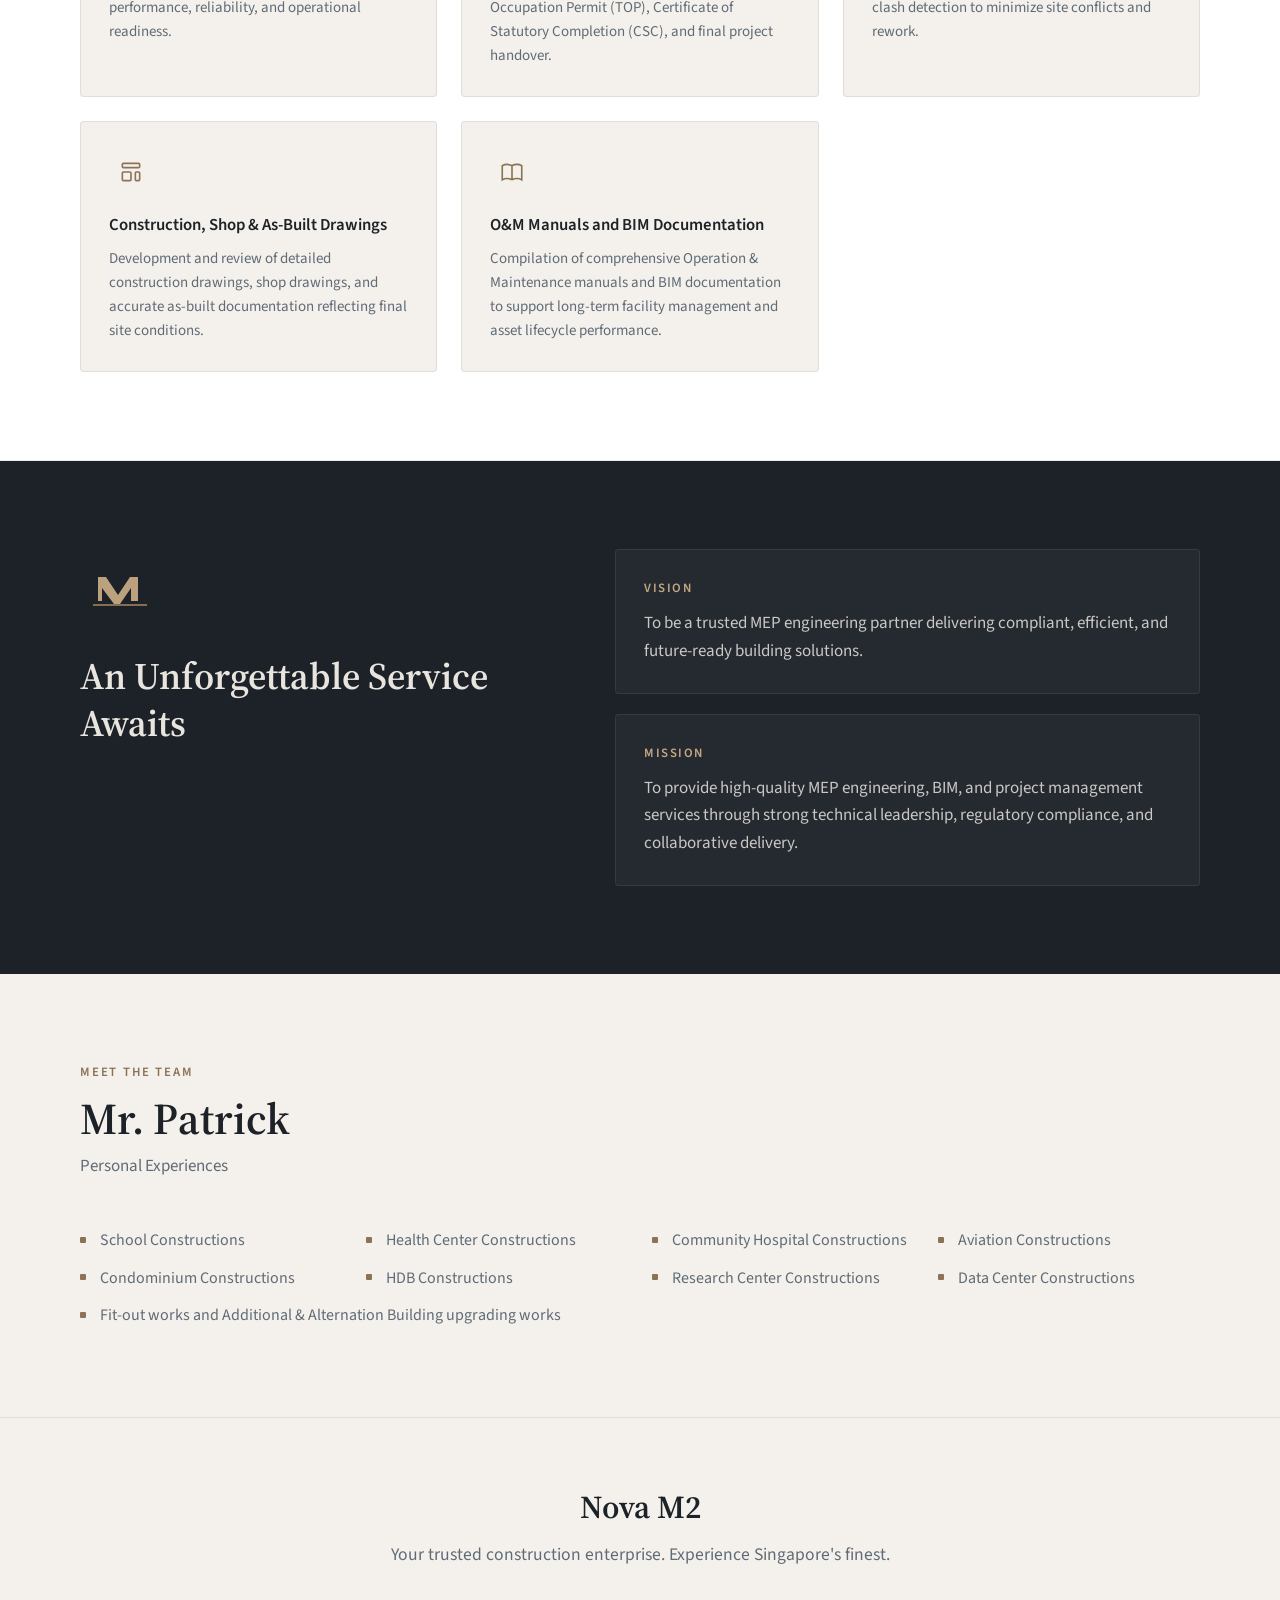
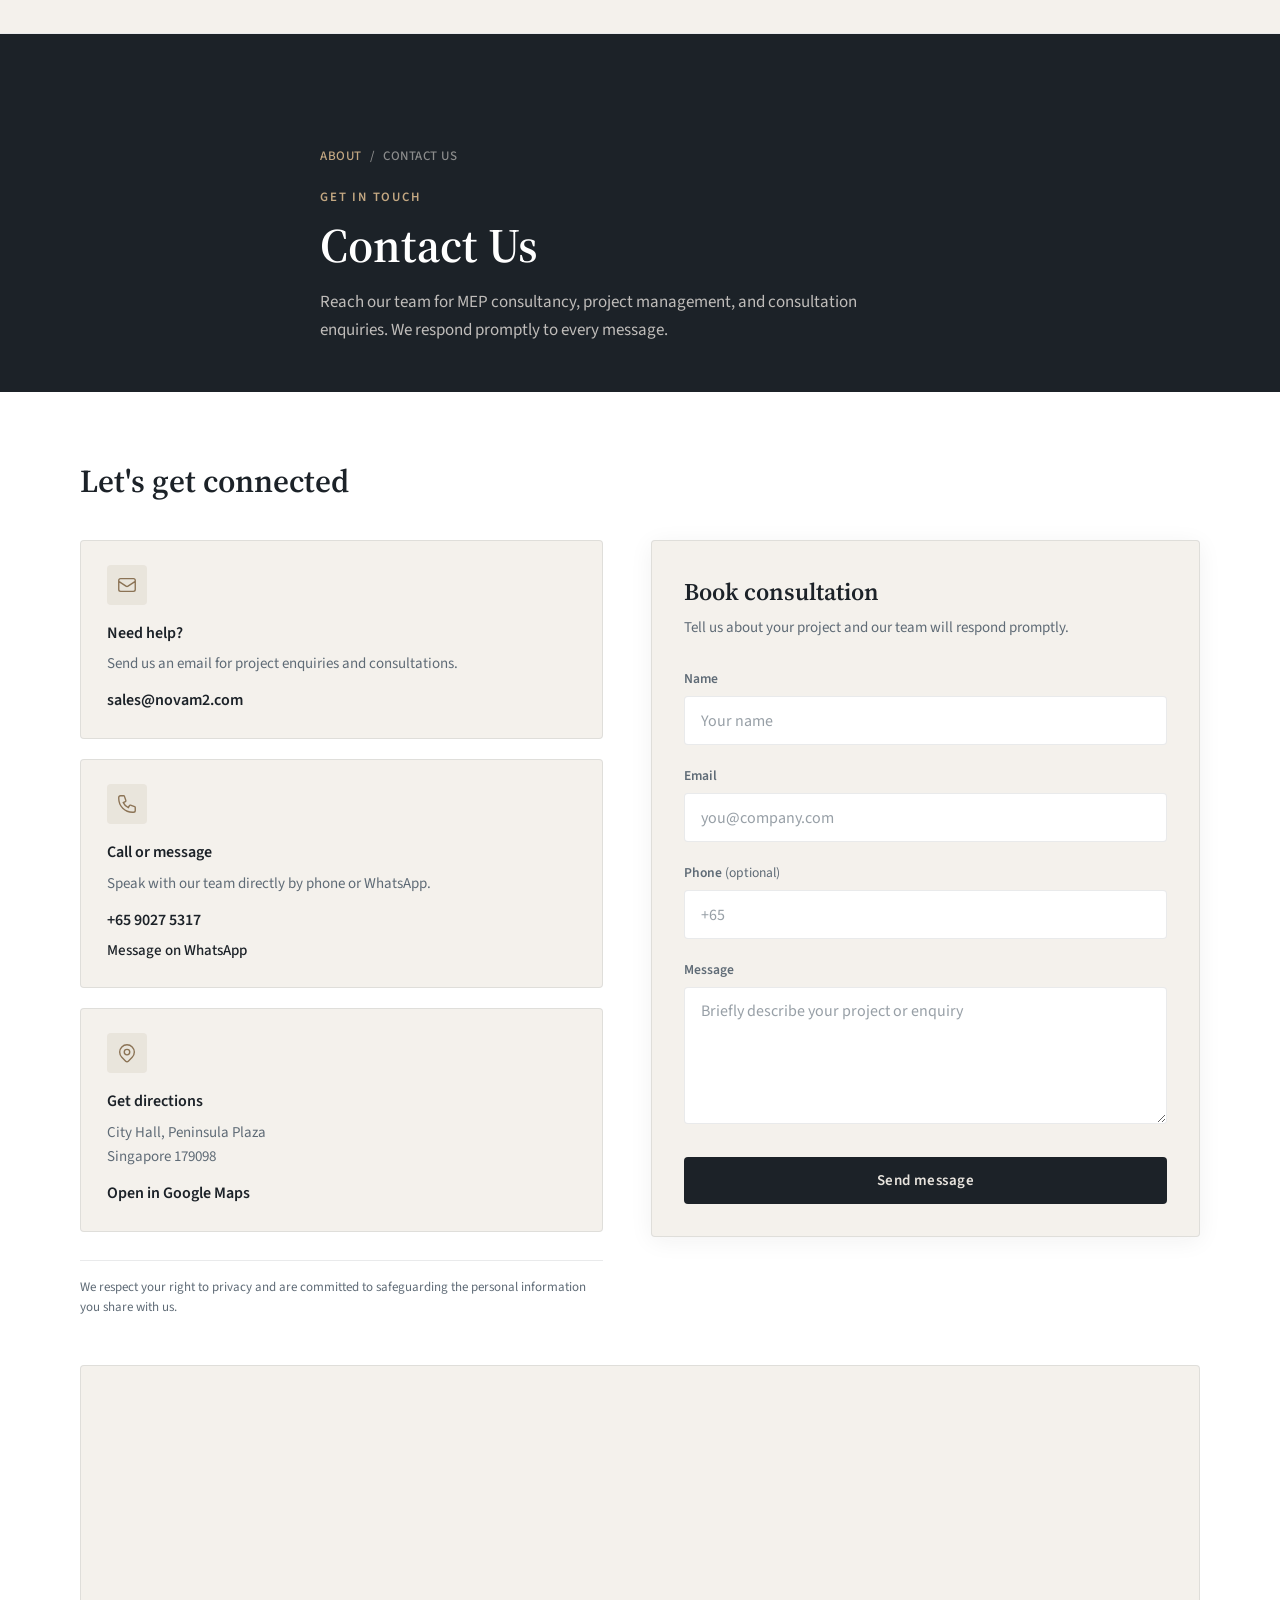
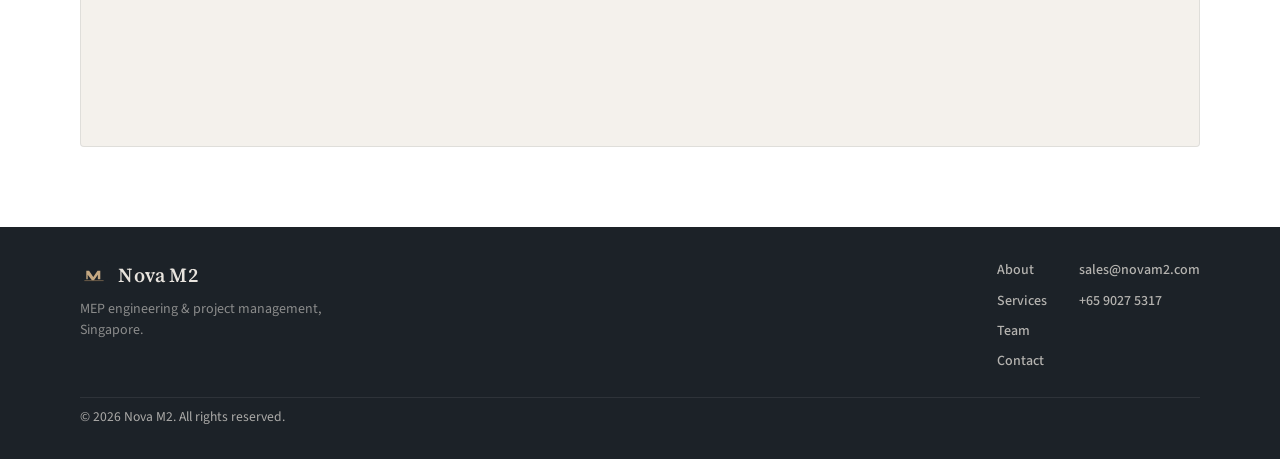
==== commit c1129fcd: "Redesign contact section with KT-inspired UX layout" ====
--- a/index.html
+++ b/index.html
@@ -164,61 +164,122 @@
       </div>
     </section>
 
-    <section class="section contact" id="contact" aria-labelledby="contact-title">
-      <div class="container contact-layout">
-        <header class="section-header">
-          <p class="eyebrow">Contact</p>
-          <h2 id="contact-title">Get in Touch</h2>
+    <section class="contact-section" id="contact" aria-labelledby="contact-title">
+      <div class="contact-banner">
+        <div class="container contact-banner-inner">
+          <nav class="contact-breadcrumb" aria-label="Breadcrumb">
+            <a href="#about">About</a>
+            <span aria-hidden="true">/</span>
+            <span>Contact Us</span>
+          </nav>
+          <p class="eyebrow">Get in touch</p>
+          <h2 id="contact-title">Contact Us</h2>
+          <p class="contact-banner-lead">Reach our team for MEP consultancy, project management, and consultation enquiries. We respond promptly to every message.</p>
+        </div>
+      </div>
+
+      <div class="container contact-body">
+        <header class="contact-connect-header">
+          <h3>Let's get connected</h3>
         </header>
-        <div class="contact-details">
-          <a class="contact-link" href="tel:+6590275317">+65 9027 5317</a>
-          <a class="contact-link" href="mailto:sales@novam2.com">sales@novam2.com</a>
-          <a class="contact-link" href="https://mail.google.com/mail/?view=cm&amp;fs=1&amp;to=sales@novam2.com" target="_blank" rel="noopener noreferrer">Email via Gmail</a>
-          <address class="contact-address">
-            City Hall, Peninsula Plaza, Singapore<br />
-            Postal Code: 179098
-          </address>
-        </div>
-      </div>
-    </section>
-
-    <section class="section consultation" id="consultation" aria-labelledby="consultation-title">
-      <div class="container consultation-inner">
-        <h2 id="consultation-title">Book Consultation</h2>
-        <p>Tell us about your project and our team will respond promptly.</p>
-        <form class="consult-form" name="consultation" method="POST" data-netlify="true" netlify-honeypot="bot-field">
-          <input type="hidden" name="form-name" value="consultation" />
-          <p class="hidden" aria-hidden="true">
-            <label>Don't fill this out: <input name="bot-field" /></label>
-          </p>
-          <div class="form-row">
-            <label for="name">Name</label>
-            <input id="name" name="name" type="text" required autocomplete="name" />
+
+        <div class="contact-grid">
+          <div class="contact-info">
+            <article class="contact-card">
+              <span class="contact-card-icon" aria-hidden="true">
+                <svg viewBox="0 0 24 24" fill="none" stroke="currentColor" stroke-width="1.5"><path d="M3 8l7.89 5.26a2 2 0 002.22 0L21 8M5 19h14a2 2 0 002-2V7a2 2 0 00-2-2H5a2 2 0 00-2 2v10a2 2 0 002 2z"/></svg>
+              </span>
+              <h4>Need help?</h4>
+              <p>Send us an email for project enquiries and consultations.</p>
+              <a class="contact-card-link" href="mailto:sales@novam2.com">sales@novam2.com</a>
+            </article>
+
+            <article class="contact-card">
+              <span class="contact-card-icon" aria-hidden="true">
+                <svg viewBox="0 0 24 24" fill="none" stroke="currentColor" stroke-width="1.5"><path d="M3 5a2 2 0 012-2h3.28a1 1 0 01.948.684l1.498 4.493a1 1 0 01-.502 1.21l-2.257 1.13a11.042 11.042 0 005.516 5.516l1.13-2.257a1 1 0 011.21-.502l4.493 1.498a1 1 0 01.684.949V19a2 2 0 01-2 2h-1C9.716 21 3 14.284 3 6V5z"/></svg>
+              </span>
+              <h4>Call or message</h4>
+              <p>Speak with our team directly by phone or WhatsApp.</p>
+              <a class="contact-card-link" href="tel:+6590275317">+65 9027 5317</a>
+              <a class="contact-card-link contact-card-link-secondary" href="https://wa.me/6590275317" target="_blank" rel="noopener noreferrer">Message on WhatsApp</a>
+            </article>
+
+            <article class="contact-card">
+              <span class="contact-card-icon" aria-hidden="true">
+                <svg viewBox="0 0 24 24" fill="none" stroke="currentColor" stroke-width="1.5"><path d="M17.657 16.657L13.414 20.9a1.998 1.998 0 01-2.827 0l-4.244-4.243a8 8 0 1111.314 0z"/><path d="M15 11a3 3 0 11-6 0 3 3 0 016 0z"/></svg>
+              </span>
+              <h4>Get directions</h4>
+              <address class="contact-card-address">
+                City Hall, Peninsula Plaza<br />
+                Singapore 179098
+              </address>
+              <a class="contact-card-link" href="https://www.google.com/maps/search/?api=1&amp;query=Peninsula+Plaza+Singapore+179098" target="_blank" rel="noopener noreferrer">Open in Google Maps</a>
+            </article>
+
+            <p class="contact-privacy">We respect your right to privacy and are committed to safeguarding the personal information you share with us.</p>
           </div>
-          <div class="form-row">
-            <label for="email">Email</label>
-            <input id="email" name="email" type="email" required autocomplete="email" />
+
+          <div class="contact-form-panel" id="consultation" aria-labelledby="consultation-title">
+            <h3 id="consultation-title">Book consultation</h3>
+            <p class="contact-form-intro">Tell us about your project and our team will respond promptly.</p>
+            <form class="consult-form" name="consultation" method="POST" data-netlify="true" netlify-honeypot="bot-field">
+              <input type="hidden" name="form-name" value="consultation" />
+              <p class="hidden" aria-hidden="true">
+                <label>Don't fill this out: <input name="bot-field" /></label>
+              </p>
+              <div class="form-row">
+                <label for="name">Name</label>
+                <input id="name" name="name" type="text" required autocomplete="name" placeholder="Your name" />
+              </div>
+              <div class="form-row">
+                <label for="email">Email</label>
+                <input id="email" name="email" type="email" required autocomplete="email" placeholder="you@company.com" />
+              </div>
+              <div class="form-row">
+                <label for="phone">Phone <span class="label-optional">(optional)</span></label>
+                <input id="phone" name="phone" type="tel" autocomplete="tel" placeholder="+65" />
+              </div>
+              <div class="form-row">
+                <label for="message">Message</label>
+                <textarea id="message" name="message" rows="5" required placeholder="Briefly describe your project or enquiry"></textarea>
+              </div>
+              <button class="btn btn-primary btn-full" type="submit">Send message</button>
+            </form>
           </div>
-          <div class="form-row">
-            <label for="phone">Phone</label>
-            <input id="phone" name="phone" type="tel" autocomplete="tel" />
-          </div>
-          <div class="form-row">
-            <label for="message">Project details</label>
-            <textarea id="message" name="message" rows="4" required></textarea>
-          </div>
-          <button class="btn btn-primary" type="submit">Request Consultation</button>
-        </form>
+        </div>
+
+        <div class="contact-map">
+          <iframe
+            title="Nova M2 office location — Peninsula Plaza, Singapore"
+            src="https://maps.google.com/maps?q=Peninsula+Plaza+Singapore+179098&amp;z=15&amp;output=embed"
+            loading="lazy"
+            referrerpolicy="no-referrer-when-downgrade"
+            allowfullscreen
+          ></iframe>
+        </div>
       </div>
     </section>
   </main>
 
   <footer class="site-footer">
     <div class="container footer-inner">
-      <a class="logo logo-footer" href="#about">
-        <img src="assets/images/logo.svg" alt="" width="28" height="28" />
-        <span class="logo-text">Nova M2</span>
-      </a>
+      <div class="footer-brand">
+        <a class="logo logo-footer" href="#about">
+          <img src="assets/images/logo.svg" alt="" width="28" height="28" />
+          <span class="logo-text">Nova M2</span>
+        </a>
+        <p class="footer-tagline">MEP engineering &amp; project management, Singapore.</p>
+      </div>
+      <nav class="footer-nav" aria-label="Footer">
+        <a href="#about">About</a>
+        <a href="#services">Services</a>
+        <a href="#team">Team</a>
+        <a href="#contact">Contact</a>
+      </nav>
+      <div class="footer-contact">
+        <a href="mailto:sales@novam2.com">sales@novam2.com</a>
+        <a href="tel:+6590275317">+65 9027 5317</a>
+      </div>
       <p class="copyright">&copy; 2026 Nova M2. All rights reserved.</p>
     </div>
   </footer>
--- a/assets/css/style.css
+++ b/assets/css/style.css
@@ -475,59 +475,196 @@
 }
 
 /* Contact */
-.contact {
+.contact-section {
+  border-top: 1px solid var(--border);
   background: var(--bg-card);
-  border-top: 1px solid var(--border);
-}
-
-.contact-layout .section-header {
+}
+
+.contact-banner {
+  padding: calc(var(--header-h) + 2.5rem) 0 3rem;
+  background: var(--bg-dark);
+  color: var(--text-on-dark);
+}
+
+.contact-banner-inner {
+  max-width: 40rem;
+}
+
+.contact-breadcrumb {
+  display: flex;
+  flex-wrap: wrap;
+  align-items: center;
+  gap: 0.5rem;
+  margin-bottom: 1.25rem;
+  font-size: 0.8125rem;
+  font-weight: 500;
+  letter-spacing: 0.04em;
+  text-transform: uppercase;
+  color: rgba(232, 228, 222, 0.55);
+}
+
+.contact-breadcrumb a {
+  text-decoration: none;
+  color: var(--accent-light);
+}
+
+.contact-breadcrumb a:hover {
+  color: #fff;
+}
+
+.contact-banner .eyebrow {
+  color: var(--accent-light);
+}
+
+.contact-banner h2 {
+  margin: 0 0 1rem;
+  font-family: var(--font-serif);
+  font-size: clamp(2.25rem, 5vw, 3rem);
+  font-weight: 600;
+  line-height: 1.1;
+  color: #fff;
+}
+
+.contact-banner-lead {
+  margin: 0;
+  max-width: 36rem;
+  font-size: 1.0625rem;
+  line-height: 1.65;
+  color: rgba(232, 228, 222, 0.8);
+}
+
+.contact-body {
+  padding: 4rem 0 5rem;
+}
+
+.contact-connect-header {
   margin-bottom: 2rem;
 }
 
-.contact-details {
+.contact-connect-header h3 {
+  margin: 0;
+  font-family: var(--font-serif);
+  font-size: clamp(1.5rem, 3vw, 2rem);
+  font-weight: 600;
+  color: var(--bg-dark);
+}
+
+.contact-grid {
+  display: grid;
+  gap: 2.5rem;
+  align-items: start;
+}
+
+@media (min-width: 900px) {
+  .contact-grid {
+    grid-template-columns: 1fr 1.05fr;
+    gap: 3rem;
+  }
+}
+
+.contact-info {
   display: flex;
   flex-direction: column;
-  gap: 1rem;
-}
-
-.contact-link {
-  font-size: 1.15rem;
-  font-weight: 500;
+  gap: 1.25rem;
+}
+
+.contact-card {
+  padding: 1.5rem 1.65rem;
+  background: var(--bg);
+  border: 1px solid var(--border);
+  border-radius: var(--radius);
+  transition: border-color 0.2s var(--ease), box-shadow 0.2s var(--ease);
+}
+
+.contact-card:hover {
+  border-color: rgba(139, 115, 85, 0.3);
+  box-shadow: var(--shadow);
+}
+
+.contact-card-icon {
+  display: flex;
+  align-items: center;
+  justify-content: center;
+  width: 40px;
+  height: 40px;
+  margin-bottom: 1rem;
+  color: var(--accent);
+  background: rgba(139, 115, 85, 0.1);
+  border-radius: var(--radius);
+}
+
+.contact-card-icon svg {
+  width: 22px;
+  height: 22px;
+}
+
+.contact-card h4 {
+  margin: 0 0 0.4rem;
+  font-size: 1rem;
+  font-weight: 600;
+  color: var(--bg-dark);
+}
+
+.contact-card p {
+  margin: 0 0 0.75rem;
+  font-size: 0.9375rem;
+  color: var(--text-muted);
+}
+
+.contact-card-link {
+  display: block;
+  font-size: 1rem;
+  font-weight: 600;
   text-decoration: none;
   color: var(--bg-dark);
 }
 
-.contact-link:hover {
+.contact-card-link:hover {
   color: var(--accent);
 }
 
-.contact-address {
+.contact-card-link-secondary {
+  margin-top: 0.35rem;
+  font-size: 0.9375rem;
+  font-weight: 500;
+}
+
+.contact-card-address {
+  margin: 0 0 0.75rem;
+  font-style: normal;
+  font-size: 0.9375rem;
+  line-height: 1.6;
+  color: var(--text-muted);
+}
+
+.contact-privacy {
   margin: 0.5rem 0 0;
-  font-style: normal;
-  color: var(--text-muted);
-  line-height: 1.7;
-}
-
-/* Consultation */
-.consultation {
-  padding-bottom: 6rem;
-}
-
-.consultation-inner {
-  max-width: 520px;
-}
-
-.consultation-inner h2 {
-  margin: 0 0 0.5rem;
+  padding-top: 1rem;
+  border-top: 1px solid var(--border);
+  font-size: 0.8125rem;
+  line-height: 1.55;
+  color: var(--text-muted);
+}
+
+.contact-form-panel {
+  padding: 2rem;
+  background: var(--bg);
+  border: 1px solid var(--border);
+  border-radius: var(--radius);
+  box-shadow: var(--shadow);
+}
+
+.contact-form-panel h3 {
+  margin: 0 0 0.35rem;
   font-family: var(--font-serif);
-  font-size: 2.25rem;
-  font-weight: 600;
-  font-optical-sizing: auto;
+  font-size: 1.5rem;
+  font-weight: 600;
   color: var(--bg-dark);
 }
 
-.consultation-inner > p {
-  margin: 0 0 2rem;
+.contact-form-intro {
+  margin: 0 0 1.75rem;
+  font-size: 0.9375rem;
   color: var(--text-muted);
 }
 
@@ -535,6 +672,31 @@
   display: flex;
   flex-direction: column;
   gap: 1.25rem;
+}
+
+.btn-full {
+  width: 100%;
+  margin-top: 0.25rem;
+}
+
+.label-optional {
+  font-weight: 400;
+  color: var(--text-muted);
+}
+
+.contact-map {
+  margin-top: 3rem;
+  border: 1px solid var(--border);
+  border-radius: var(--radius);
+  overflow: hidden;
+  background: var(--bg);
+}
+
+.contact-map iframe {
+  display: block;
+  width: 100%;
+  height: min(380px, 55vw);
+  border: 0;
 }
 
 .form-row label {
@@ -548,20 +710,26 @@
 .form-row input,
 .form-row textarea {
   width: 100%;
-  padding: 0.75rem 1rem;
+  padding: 0.8rem 1rem;
   font-family: inherit;
   font-size: 1rem;
   color: var(--text);
   background: var(--bg-card);
   border: 1px solid var(--border);
   border-radius: var(--radius);
-  transition: border-color 0.2s;
+  transition: border-color 0.2s, box-shadow 0.2s;
+}
+
+.form-row input::placeholder,
+.form-row textarea::placeholder {
+  color: rgba(95, 107, 118, 0.65);
 }
 
 .form-row input:focus,
 .form-row textarea:focus {
   outline: none;
   border-color: var(--accent);
+  box-shadow: 0 0 0 3px rgba(139, 115, 85, 0.12);
 }
 
 .hidden {
@@ -580,19 +748,64 @@
 }
 
 .footer-inner {
-  display: flex;
-  flex-wrap: wrap;
-  align-items: center;
-  justify-content: space-between;
-  gap: 1rem;
+  display: grid;
+  gap: 1.5rem 2rem;
+  align-items: start;
+}
+
+@media (min-width: 768px) {
+  .footer-inner {
+    grid-template-columns: 1.4fr auto auto;
+    grid-template-rows: auto auto;
+  }
+
+  .copyright {
+    grid-column: 1 / -1;
+  }
+}
+
+.footer-brand {
+  display: flex;
+  flex-direction: column;
+  gap: 0.5rem;
 }
 
 .logo-footer .logo-text {
   color: var(--text-on-dark);
 }
 
+.footer-tagline {
+  margin: 0;
+  max-width: 18rem;
+  font-size: 0.875rem;
+  line-height: 1.5;
+  color: rgba(232, 228, 222, 0.55);
+}
+
+.footer-nav,
+.footer-contact {
+  display: flex;
+  flex-direction: column;
+  gap: 0.5rem;
+}
+
+.footer-nav a,
+.footer-contact a {
+  font-size: 0.875rem;
+  font-weight: 500;
+  text-decoration: none;
+  color: rgba(232, 228, 222, 0.75);
+}
+
+.footer-nav a:hover,
+.footer-contact a:hover {
+  color: var(--accent-light);
+}
+
 .copyright {
   margin: 0;
+  padding-top: 0.5rem;
+  border-top: 1px solid rgba(255, 255, 255, 0.08);
   font-size: 0.85rem;
 }
 
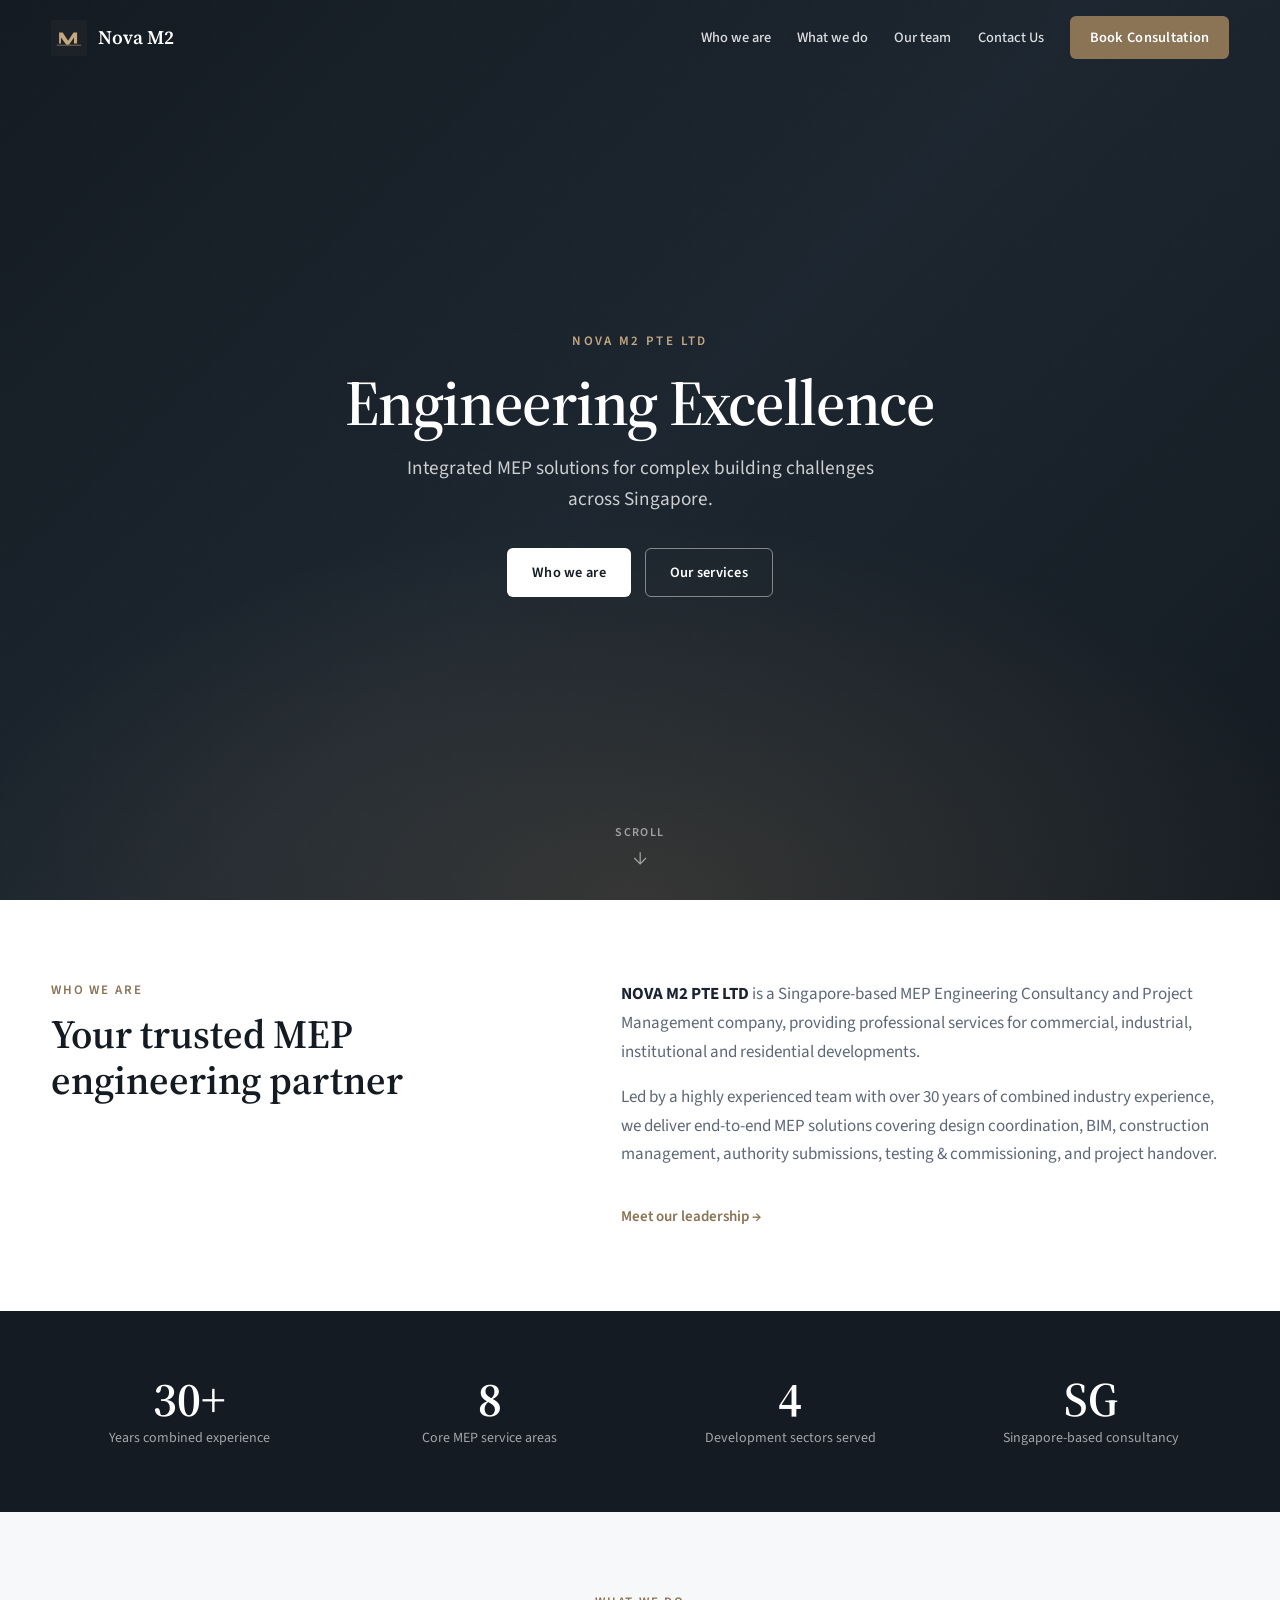
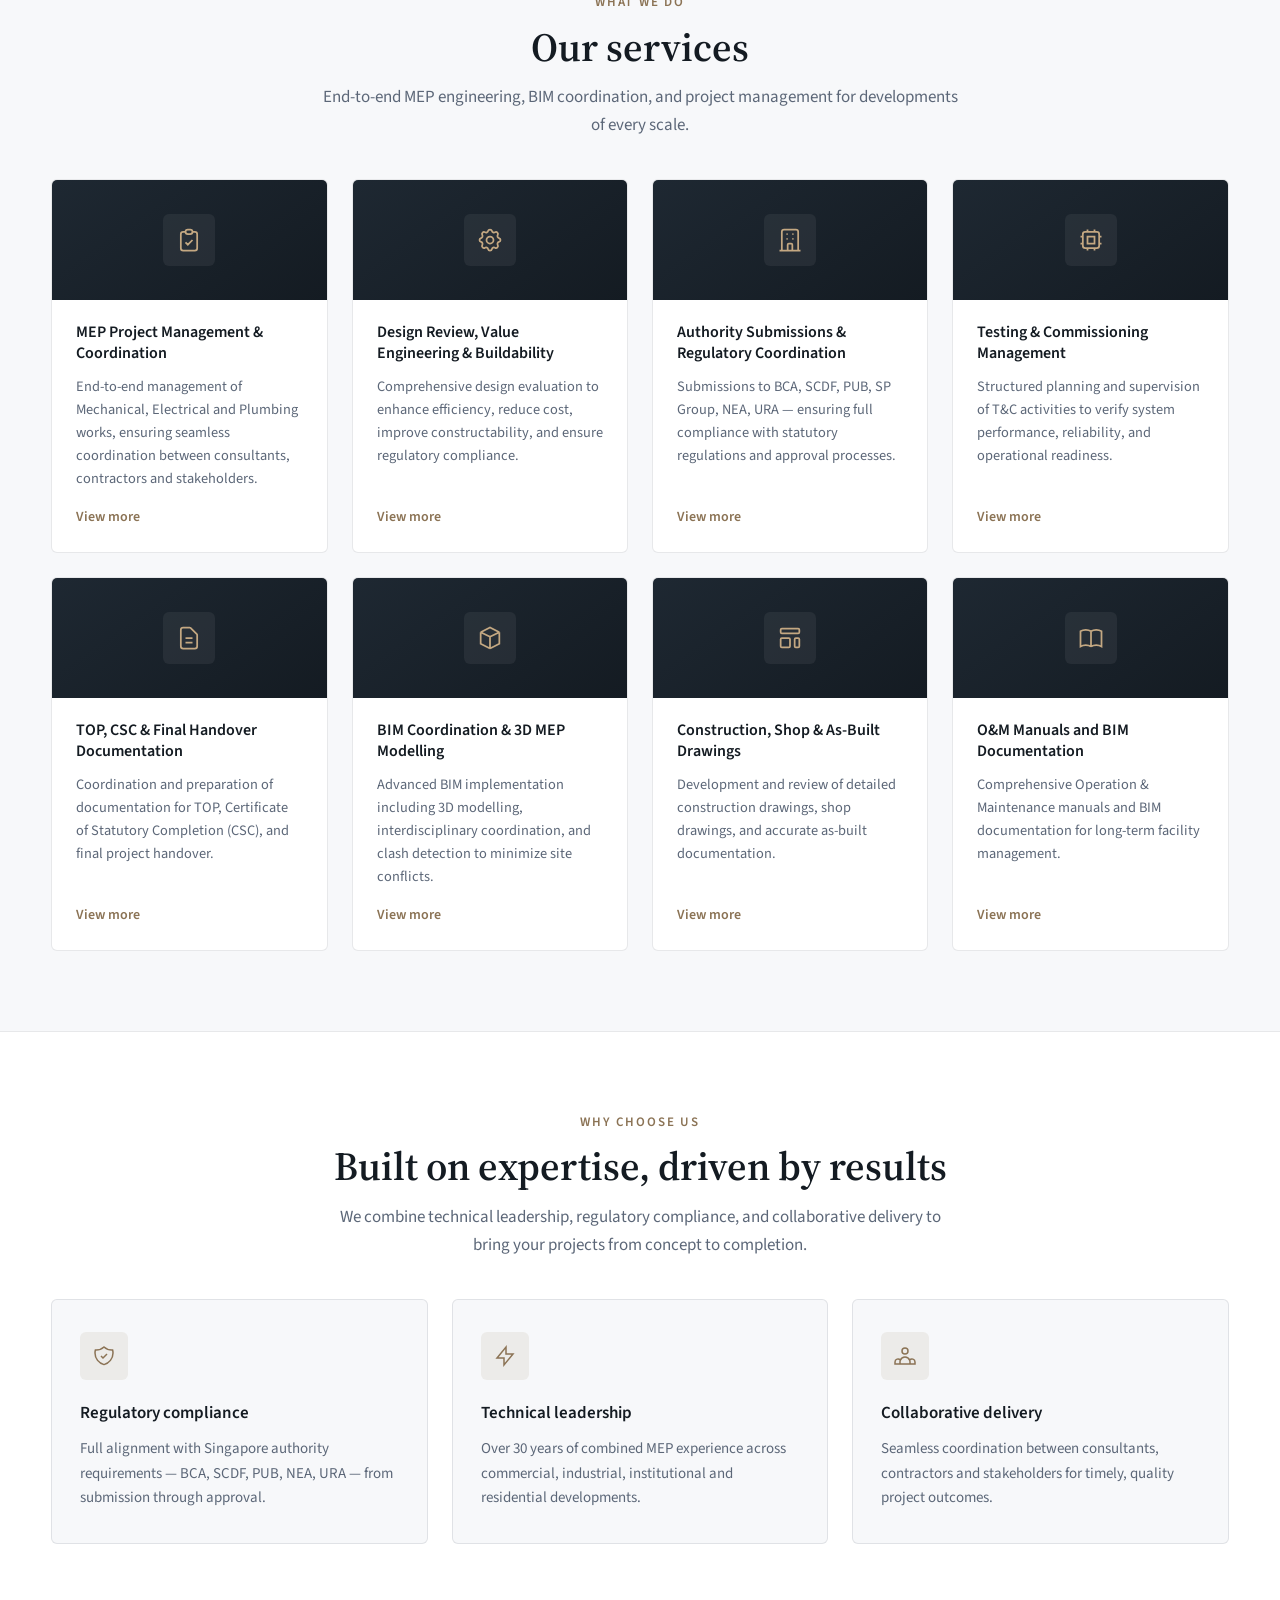
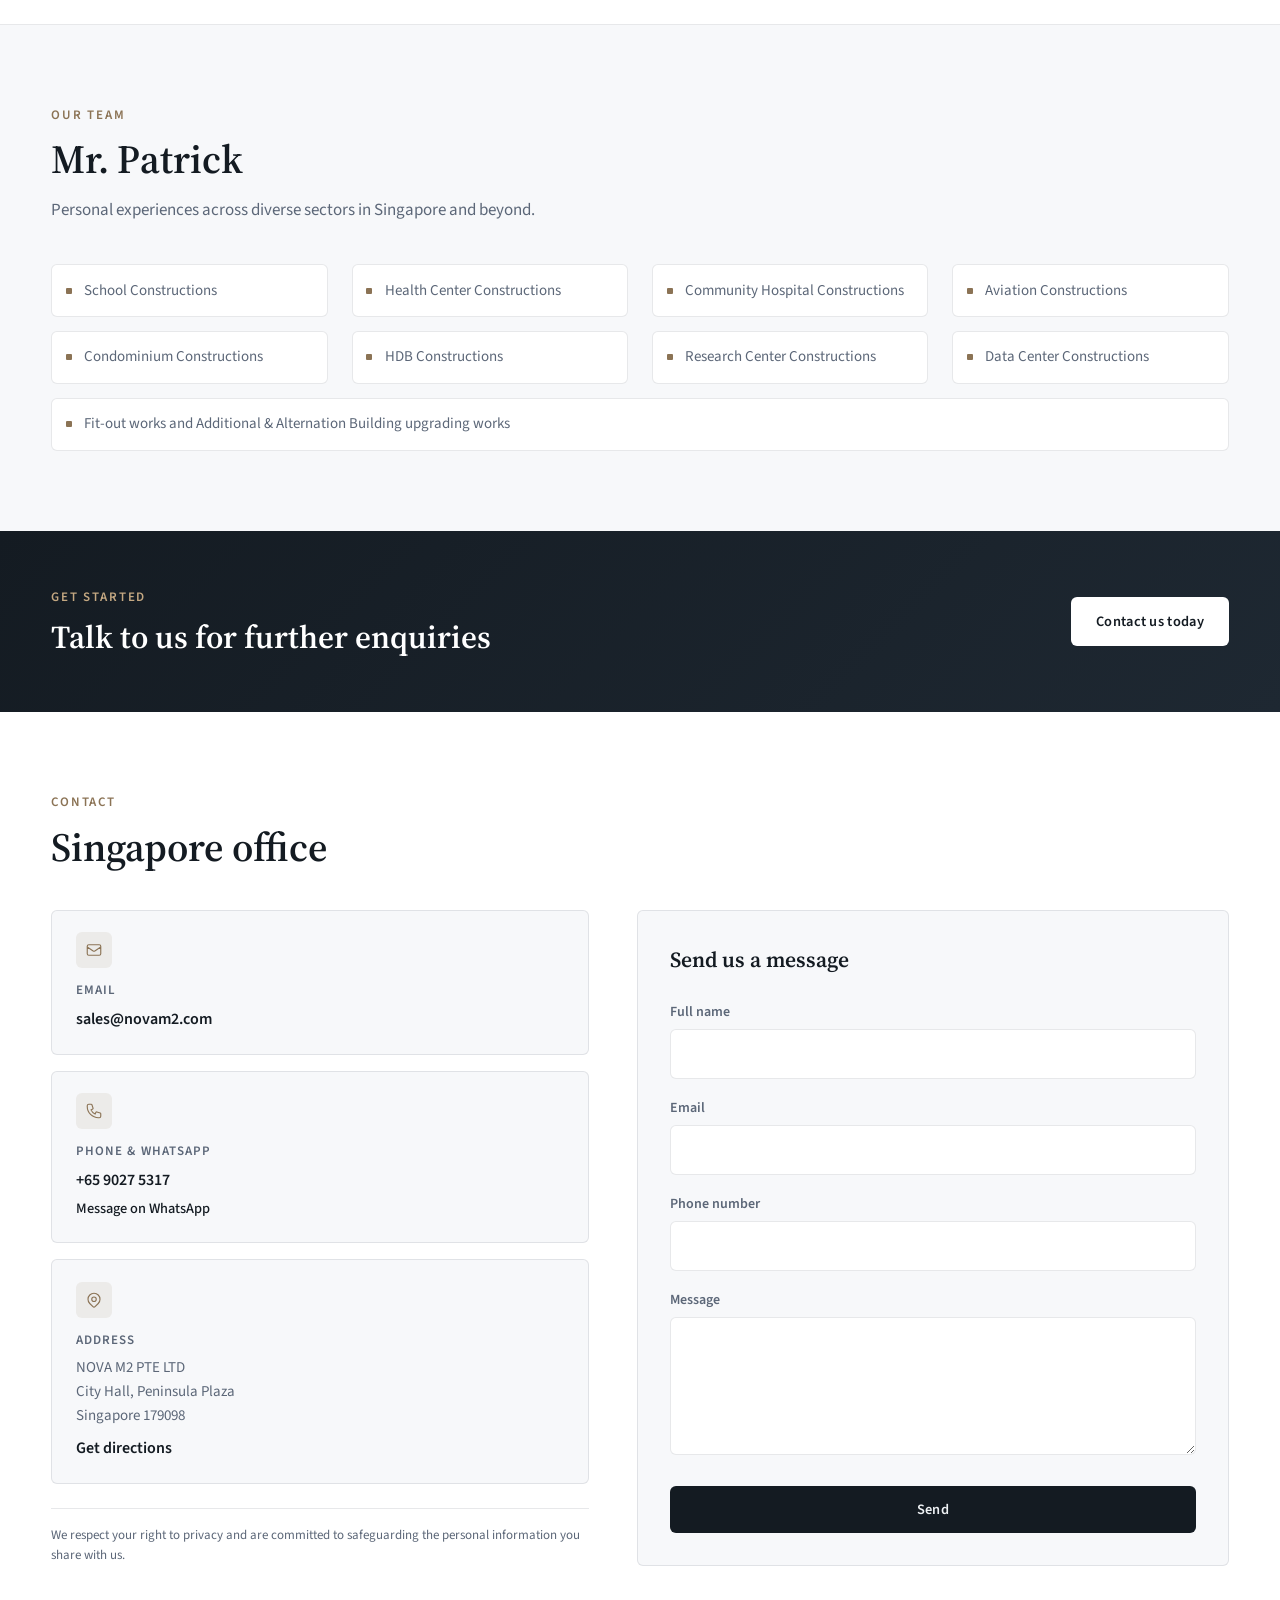
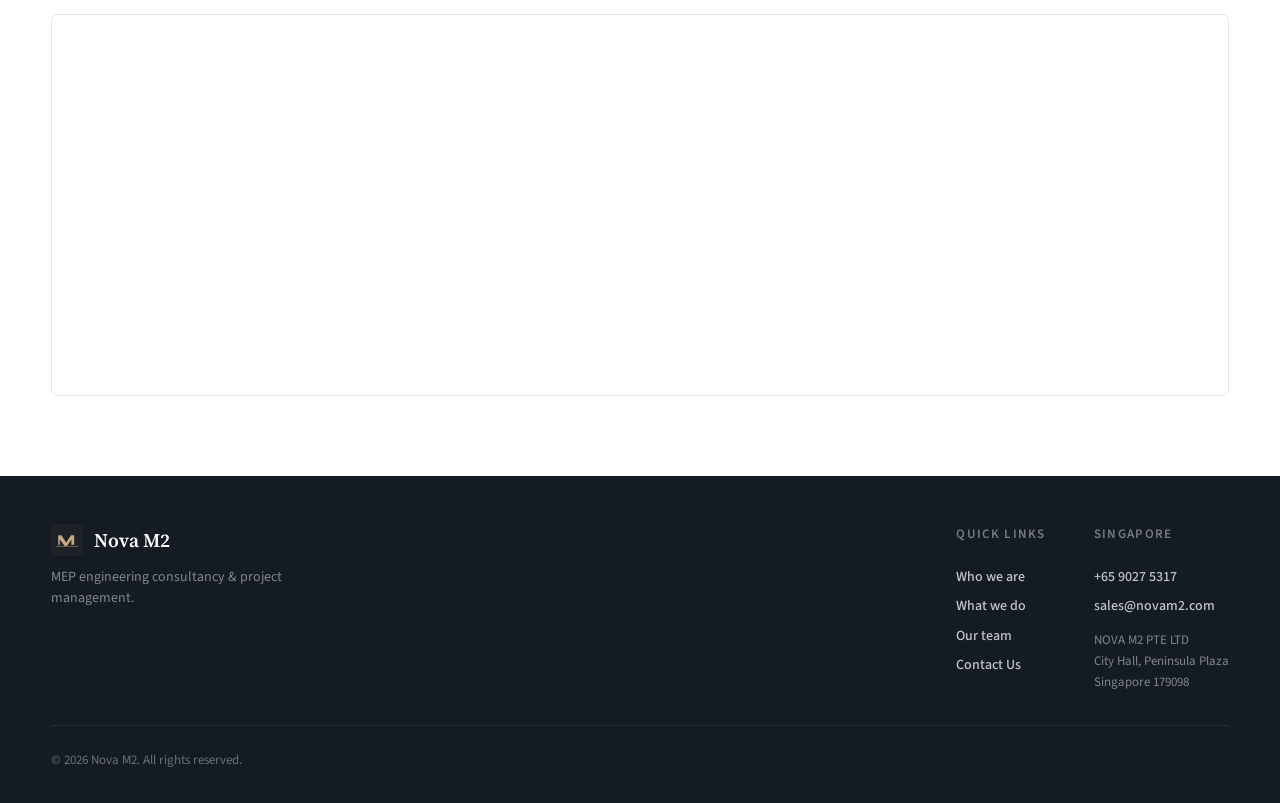
==== commit a88c49b1: "LSK-inspired professional layout: hero, stats, services, why-us, CTA" ====
--- a/index.html
+++ b/index.html
@@ -14,9 +14,9 @@
 <body>
   <a class="skip-link" href="#main">Skip to content</a>
 
-  <header class="site-header">
+  <header class="site-header" id="site-header">
     <div class="header-inner">
-      <a class="logo" href="#about" aria-label="Nova M2 — About">
+      <a class="logo" href="#top" aria-label="Nova M2 home">
         <img src="assets/images/logo.svg" alt="" width="36" height="36" />
         <span class="logo-text">Nova M2</span>
       </a>
@@ -24,9 +24,9 @@
         <span></span><span></span><span></span>
       </button>
       <nav class="site-nav" id="site-nav" aria-label="Primary">
-        <a href="#about">About</a>
-        <a href="#services">Services</a>
-        <a href="#team">Meet the Team</a>
+        <a href="#about">Who we are</a>
+        <a href="#services">What we do</a>
+        <a href="#team">Our team</a>
         <a href="#contact">Contact Us</a>
         <a class="btn btn-nav" href="#consultation">Book Consultation</a>
       </nav>
@@ -34,114 +34,189 @@
   </header>
 
   <main id="main">
-    <section class="hero" id="about" aria-labelledby="hero-title">
-      <div class="hero-grid" aria-hidden="true"></div>
+    <section class="hero" id="top" aria-labelledby="hero-title">
+      <div class="hero-bg" aria-hidden="true"></div>
       <div class="hero-inner">
-        <p class="eyebrow">Welcome to Nova M2</p>
-        <h1 id="hero-title">MEP engineering &amp; project management</h1>
-        <p class="hero-lead">
-          <strong>NOVA M2 PTE LTD</strong> is a Singapore-based MEP engineering consultancy, delivering professional services across commercial, industrial, institutional and residential developments. Our team brings over 30 years of combined experience in end-to-end MEP solutions: design coordination, BIM, construction management, authority submissions, testing &amp; commissioning, and project handover.
-        </p>
+        <p class="hero-company">NOVA M2 PTE LTD</p>
+        <h1 id="hero-title">Engineering excellence</h1>
+        <p class="hero-tagline">Integrated MEP solutions for complex building challenges across Singapore.</p>
         <div class="hero-actions">
-          <a class="btn btn-primary" href="#services">Our Services</a>
-          <a class="btn btn-outline" href="#consultation">Book Consultation</a>
-        </div>
-      </div>
-      <div class="hero-accent" aria-hidden="true"></div>
+          <a class="btn btn-light" href="#about">Who we are</a>
+          <a class="btn btn-outline-light" href="#services">Our services</a>
+        </div>
+      </div>
+      <a class="hero-scroll" href="#about" aria-label="Scroll to about section">
+        <span>Scroll</span>
+        <svg viewBox="0 0 24 24" fill="none" stroke="currentColor" stroke-width="1.5" aria-hidden="true"><path d="M12 5v14M5 12l7 7 7-7"/></svg>
+      </a>
+    </section>
+
+    <section class="section about" id="about" aria-labelledby="about-title">
+      <div class="container about-layout">
+        <header class="section-intro">
+          <p class="section-label">Who we are</p>
+          <h2 id="about-title">Your trusted MEP engineering partner</h2>
+        </header>
+        <div class="about-content">
+          <p><strong>NOVA M2 PTE LTD</strong> is a Singapore-based MEP Engineering Consultancy and Project Management company, providing professional services for commercial, industrial, institutional and residential developments.</p>
+          <p>Led by a highly experienced team with over 30 years of combined industry experience, we deliver end-to-end MEP solutions covering design coordination, BIM, construction management, authority submissions, testing &amp; commissioning, and project handover.</p>
+          <a class="text-link" href="#team">Meet our leadership &rarr;</a>
+        </div>
+      </div>
+    </section>
+
+    <section class="stats" aria-label="Achievement overview">
+      <div class="container stats-grid">
+        <article class="stat-item">
+          <p class="stat-value"><span class="stat-num" data-count="30">0</span>+</p>
+          <p class="stat-label">Years combined experience</p>
+        </article>
+        <article class="stat-item">
+          <p class="stat-value"><span class="stat-num" data-count="8">0</span></p>
+          <p class="stat-label">Core MEP service areas</p>
+        </article>
+        <article class="stat-item">
+          <p class="stat-value"><span class="stat-num" data-count="4">0</span></p>
+          <p class="stat-label">Development sectors served</p>
+        </article>
+        <article class="stat-item">
+          <p class="stat-value">SG</p>
+          <p class="stat-label">Singapore-based consultancy</p>
+        </article>
+      </div>
     </section>
 
     <section class="section services" id="services" aria-labelledby="services-title">
       <div class="container">
-        <header class="section-header">
-          <p class="eyebrow">Services</p>
-          <h2 id="services-title">Construction Redefined</h2>
+        <header class="section-intro section-intro--center">
+          <p class="section-label">What we do</p>
+          <h2 id="services-title">Our services</h2>
+          <p class="section-desc">End-to-end MEP engineering, BIM coordination, and project management for developments of every scale.</p>
         </header>
         <ul class="service-grid">
           <li class="service-card">
-            <span class="service-icon" aria-hidden="true">
-              <svg viewBox="0 0 24 24" fill="none" stroke="currentColor" stroke-width="1.5"><path d="M9 5H7a2 2 0 00-2 2v12a2 2 0 002 2h10a2 2 0 002-2V7a2 2 0 00-2-2h-2M9 5a2 2 0 002 2h2a2 2 0 002-2M9 5a2 2 0 012-2h2a2 2 0 012 2m-6 9l2 2 4-4"/></svg>
+            <div class="service-card-top" aria-hidden="true">
+              <span class="service-icon"><svg viewBox="0 0 24 24" fill="none" stroke="currentColor" stroke-width="1.5"><path d="M9 5H7a2 2 0 00-2 2v12a2 2 0 002 2h10a2 2 0 002-2V7a2 2 0 00-2-2h-2M9 5a2 2 0 002 2h2a2 2 0 002-2M9 5a2 2 0 012-2h2a2 2 0 012 2m-6 9l2 2 4-4"/></svg></span>
+            </div>
+            <div class="service-card-body">
+              <h3>MEP Project Management &amp; Coordination</h3>
+              <p>End-to-end management of Mechanical, Electrical and Plumbing works, ensuring seamless coordination between consultants, contractors and stakeholders.</p>
+              <a class="service-link" href="#consultation">View more</a>
+            </div>
+          </li>
+          <li class="service-card">
+            <div class="service-card-top" aria-hidden="true">
+              <span class="service-icon"><svg viewBox="0 0 24 24" fill="none" stroke="currentColor" stroke-width="1.5"><path d="M10.325 4.317c.426-1.756 2.924-1.756 3.35 0a1.724 1.724 0 002.573 1.066c1.543-.94 3.31.826 2.37 2.37a1.724 1.724 0 001.065 2.572c1.756.426 1.756 2.924 0 3.35a1.724 1.724 0 00-1.066 2.573c.94 1.543-.826 3.31-2.37 2.37a1.724 1.724 0 00-2.572 1.065c-.426 1.756-2.924 1.756-3.35 0a1.724 1.724 0 00-2.573-1.066c-1.543.94-3.31-.826-2.37-2.37a1.724 1.724 0 00-1.065-2.572c-1.756-.426-1.756-2.924 0-3.35a1.724 1.724 0 001.066-2.573c-.94-1.543.826-3.31 2.37-2.37.996.608 2.296.07 2.572-1.065z"/><path d="M15 12a3 3 0 11-6 0 3 3 0 016 0z"/></svg></span>
+            </div>
+            <div class="service-card-body">
+              <h3>Design Review, Value Engineering &amp; Buildability</h3>
+              <p>Comprehensive design evaluation to enhance efficiency, reduce cost, improve constructability, and ensure regulatory compliance.</p>
+              <a class="service-link" href="#consultation">View more</a>
+            </div>
+          </li>
+          <li class="service-card">
+            <div class="service-card-top" aria-hidden="true">
+              <span class="service-icon"><svg viewBox="0 0 24 24" fill="none" stroke="currentColor" stroke-width="1.5"><path d="M19 21V5a2 2 0 00-2-2H7a2 2 0 00-2 2v16m14 0h2m-2 0h-5m-9 0H3m2 0h5M9 7h1m-1 4h1m4-4h1m-1 4h1m-5 10v-5a1 1 0 011-1h2a1 1 0 011 1v5m-4 0h4"/></svg></span>
+            </div>
+            <div class="service-card-body">
+              <h3>Authority Submissions &amp; Regulatory Coordination</h3>
+              <p>Submissions to BCA, SCDF, PUB, SP Group, NEA, URA — ensuring full compliance with statutory regulations and approval processes.</p>
+              <a class="service-link" href="#consultation">View more</a>
+            </div>
+          </li>
+          <li class="service-card">
+            <div class="service-card-top" aria-hidden="true">
+              <span class="service-icon"><svg viewBox="0 0 24 24" fill="none" stroke="currentColor" stroke-width="1.5"><path d="M9 3v2m6-2v2M9 19v2m6-2v2M5 9H3m2 6H3m18-6h-2m2 6h-2M7 19h10a2 2 0 002-2V7a2 2 0 00-2-2H7a2 2 0 00-2 2v10a2 2 0 002 2zM9 9h6v6H9V9z"/></svg></span>
+            </div>
+            <div class="service-card-body">
+              <h3>Testing &amp; Commissioning Management</h3>
+              <p>Structured planning and supervision of T&amp;C activities to verify system performance, reliability, and operational readiness.</p>
+              <a class="service-link" href="#consultation">View more</a>
+            </div>
+          </li>
+          <li class="service-card">
+            <div class="service-card-top" aria-hidden="true">
+              <span class="service-icon"><svg viewBox="0 0 24 24" fill="none" stroke="currentColor" stroke-width="1.5"><path d="M9 12h6m-6 4h6m2 5H7a2 2 0 01-2-2V5a2 2 0 012-2h5.586a1 1 0 01.707.293l5.414 5.414a1 1 0 01.293.707V19a2 2 0 01-2 2z"/></svg></span>
+            </div>
+            <div class="service-card-body">
+              <h3>TOP, CSC &amp; Final Handover Documentation</h3>
+              <p>Coordination and preparation of documentation for TOP, Certificate of Statutory Completion (CSC), and final project handover.</p>
+              <a class="service-link" href="#consultation">View more</a>
+            </div>
+          </li>
+          <li class="service-card">
+            <div class="service-card-top" aria-hidden="true">
+              <span class="service-icon"><svg viewBox="0 0 24 24" fill="none" stroke="currentColor" stroke-width="1.5"><path d="M20 7l-8-4-8 4m16 0l-8 4m8-4v10l-8 4m0-10L4 7m8 4v10M4 7v10l8 4"/></svg></span>
+            </div>
+            <div class="service-card-body">
+              <h3>BIM Coordination &amp; 3D MEP Modelling</h3>
+              <p>Advanced BIM implementation including 3D modelling, interdisciplinary coordination, and clash detection to minimize site conflicts.</p>
+              <a class="service-link" href="#consultation">View more</a>
+            </div>
+          </li>
+          <li class="service-card">
+            <div class="service-card-top" aria-hidden="true">
+              <span class="service-icon"><svg viewBox="0 0 24 24" fill="none" stroke="currentColor" stroke-width="1.5"><path d="M4 5a1 1 0 011-1h14a1 1 0 011 1v2a1 1 0 01-1 1H5a1 1 0 01-1-1V5zM4 13a1 1 0 011-1h6a1 1 0 011 1v6a1 1 0 01-1 1H5a1 1 0 01-1-1v-6zM16 13a1 1 0 011-1h2a1 1 0 011 1v6a1 1 0 01-1 1h-2a1 1 0 01-1-1v-6z"/></svg></span>
+            </div>
+            <div class="service-card-body">
+              <h3>Construction, Shop &amp; As-Built Drawings</h3>
+              <p>Development and review of detailed construction drawings, shop drawings, and accurate as-built documentation.</p>
+              <a class="service-link" href="#consultation">View more</a>
+            </div>
+          </li>
+          <li class="service-card">
+            <div class="service-card-top" aria-hidden="true">
+              <span class="service-icon"><svg viewBox="0 0 24 24" fill="none" stroke="currentColor" stroke-width="1.5"><path d="M12 6.253v13m0-13C10.832 5.477 9.246 5 7.5 5S4.168 5.477 3 6.253v13C4.168 18.477 5.754 18 7.5 18s3.332.477 4.5 1.253m0-13C13.168 5.477 14.754 5 16.5 5c1.747 0 3.332.477 4.5 1.253v13C19.832 18.477 18.247 18 16.5 18c-1.746 0-3.332.477-4.5 1.253"/></svg></span>
+            </div>
+            <div class="service-card-body">
+              <h3>O&amp;M Manuals and BIM Documentation</h3>
+              <p>Comprehensive Operation &amp; Maintenance manuals and BIM documentation for long-term facility management.</p>
+              <a class="service-link" href="#consultation">View more</a>
+            </div>
+          </li>
+        </ul>
+      </div>
+    </section>
+
+    <section class="section why-us" id="why-us" aria-labelledby="why-title">
+      <div class="container">
+        <header class="section-intro section-intro--center">
+          <p class="section-label">Why choose us</p>
+          <h2 id="why-title">Built on expertise, driven by results</h2>
+          <p class="section-desc">We combine technical leadership, regulatory compliance, and collaborative delivery to bring your projects from concept to completion.</p>
+        </header>
+        <ul class="why-grid">
+          <li class="why-card">
+            <span class="why-icon" aria-hidden="true">
+              <svg viewBox="0 0 24 24" fill="none" stroke="currentColor" stroke-width="1.5"><path d="M9 12l2 2 4-4m5.618-4.016A11.955 11.955 0 0112 2.944a11.955 11.955 0 01-8.618 3.04A12.02 12.02 0 003 9c0 5.591 3.824 10.29 9 11.622 5.176-1.332 9-6.03 9-11.622 0-1.042-.133-2.052-.382-3.016z"/></svg>
             </span>
-            <h3>MEP Project Management &amp; Coordination</h3>
-            <p>End-to-end management of Mechanical, Electrical and Plumbing works, ensuring seamless coordination between consultants, contractors and stakeholders for timely project delivery.</p>
-          </li>
-          <li class="service-card">
-            <span class="service-icon" aria-hidden="true">
-              <svg viewBox="0 0 24 24" fill="none" stroke="currentColor" stroke-width="1.5"><path d="M10.325 4.317c.426-1.756 2.924-1.756 3.35 0a1.724 1.724 0 002.573 1.066c1.543-.94 3.31.826 2.37 2.37a1.724 1.724 0 001.065 2.572c1.756.426 1.756 2.924 0 3.35a1.724 1.724 0 00-1.066 2.573c.94 1.543-.826 3.31-2.37 2.37a1.724 1.724 0 00-2.572 1.065c-.426 1.756-2.924 1.756-3.35 0a1.724 1.724 0 00-2.573-1.066c-1.543.94-3.31-.826-2.37-2.37a1.724 1.724 0 00-1.065-2.572c-1.756-.426-1.756-2.924 0-3.35a1.724 1.724 0 001.066-2.573c-.94-1.543.826-3.31 2.37-2.37.996.608 2.296.07 2.572-1.065z"/><path d="M15 12a3 3 0 11-6 0 3 3 0 016 0z"/></svg>
+            <h3>Regulatory compliance</h3>
+            <p>Full alignment with Singapore authority requirements — BCA, SCDF, PUB, NEA, URA — from submission through approval.</p>
+          </li>
+          <li class="why-card">
+            <span class="why-icon" aria-hidden="true">
+              <svg viewBox="0 0 24 24" fill="none" stroke="currentColor" stroke-width="1.5"><path d="M13 10V3L4 14h7v7l9-11h-7z"/></svg>
             </span>
-            <h3>MEP Design Review, Value Engineering &amp; Buildability Advisory</h3>
-            <p>Comprehensive design evaluation to enhance efficiency, reduce cost, improve constructability, and ensure compliance with project and regulatory requirements.</p>
-          </li>
-          <li class="service-card">
-            <span class="service-icon" aria-hidden="true">
-              <svg viewBox="0 0 24 24" fill="none" stroke="currentColor" stroke-width="1.5"><path d="M19 21V5a2 2 0 00-2-2H7a2 2 0 00-2 2v16m14 0h2m-2 0h-5m-9 0H3m2 0h5M9 7h1m-1 4h1m4-4h1m-1 4h1m-5 10v-5a1 1 0 011-1h2a1 1 0 011 1v5m-4 0h4"/></svg>
+            <h3>Technical leadership</h3>
+            <p>Over 30 years of combined MEP experience across commercial, industrial, institutional and residential developments.</p>
+          </li>
+          <li class="why-card">
+            <span class="why-icon" aria-hidden="true">
+              <svg viewBox="0 0 24 24" fill="none" stroke="currentColor" stroke-width="1.5"><path d="M17 20h5v-2a3 3 0 00-5.356-1.857M17 20H7m10 0v-2c0-.656-.126-1.283-.356-1.857M7 20H2v-2a3 3 0 015.356-1.857M7 20v-2c0-.656.126-1.283.356-1.857m0 0a5.002 5.002 0 019.288 0M15 7a3 3 0 11-6 0 3 3 0 016 0z"/></svg>
             </span>
-            <h3>Authority Submissions &amp; Regulatory Coordination</h3>
-            <p>Preparation and management of submissions to relevant authorities (BCA, SCDF, PUB, SP Group, NEA, URA), ensuring full compliance with statutory regulations and approval processes.</p>
-          </li>
-          <li class="service-card">
-            <span class="service-icon" aria-hidden="true">
-              <svg viewBox="0 0 24 24" fill="none" stroke="currentColor" stroke-width="1.5"><path d="M9 3v2m6-2v2M9 19v2m6-2v2M5 9H3m2 6H3m18-6h-2m2 6h-2M7 19h10a2 2 0 002-2V7a2 2 0 00-2-2H7a2 2 0 00-2 2v10a2 2 0 002 2zM9 9h6v6H9V9z"/></svg>
-            </span>
-            <h3>Testing &amp; Commissioning (T&amp;C) Management</h3>
-            <p>Structured planning and supervision of testing and commissioning activities to verify system performance, reliability, and operational readiness.</p>
-          </li>
-          <li class="service-card">
-            <span class="service-icon" aria-hidden="true">
-              <svg viewBox="0 0 24 24" fill="none" stroke="currentColor" stroke-width="1.5"><path d="M9 12h6m-6 4h6m2 5H7a2 2 0 01-2-2V5a2 2 0 012-2h5.586a1 1 0 01.707.293l5.414 5.414a1 1 0 01.293.707V19a2 2 0 01-2 2z"/></svg>
-            </span>
-            <h3>TOP, CSC &amp; Final Handover Documentation</h3>
-            <p>Coordination and preparation of documentation required for Temporary Occupation Permit (TOP), Certificate of Statutory Completion (CSC), and final project handover.</p>
-          </li>
-          <li class="service-card">
-            <span class="service-icon" aria-hidden="true">
-              <svg viewBox="0 0 24 24" fill="none" stroke="currentColor" stroke-width="1.5"><path d="M20 7l-8-4-8 4m16 0l-8 4m8-4v10l-8 4m0-10L4 7m8 4v10M4 7v10l8 4"/></svg>
-            </span>
-            <h3>BIM Coordination, 3D MEP Modelling &amp; Clash Detection</h3>
-            <p>Advanced BIM implementation including 3D modelling, interdisciplinary coordination, and clash detection to minimize site conflicts and rework.</p>
-          </li>
-          <li class="service-card">
-            <span class="service-icon" aria-hidden="true">
-              <svg viewBox="0 0 24 24" fill="none" stroke="currentColor" stroke-width="1.5"><path d="M4 5a1 1 0 011-1h14a1 1 0 011 1v2a1 1 0 01-1 1H5a1 1 0 01-1-1V5zM4 13a1 1 0 011-1h6a1 1 0 011 1v6a1 1 0 01-1 1H5a1 1 0 01-1-1v-6zM16 13a1 1 0 011-1h2a1 1 0 011 1v6a1 1 0 01-1 1h-2a1 1 0 01-1-1v-6z"/></svg>
-            </span>
-            <h3>Construction, Shop &amp; As-Built Drawings</h3>
-            <p>Development and review of detailed construction drawings, shop drawings, and accurate as-built documentation reflecting final site conditions.</p>
-          </li>
-          <li class="service-card">
-            <span class="service-icon" aria-hidden="true">
-              <svg viewBox="0 0 24 24" fill="none" stroke="currentColor" stroke-width="1.5"><path d="M12 6.253v13m0-13C10.832 5.477 9.246 5 7.5 5S4.168 5.477 3 6.253v13C4.168 18.477 5.754 18 7.5 18s3.332.477 4.5 1.253m0-13C13.168 5.477 14.754 5 16.5 5c1.747 0 3.332.477 4.5 1.253v13C19.832 18.477 18.247 18 16.5 18c-1.746 0-3.332.477-4.5 1.253"/></svg>
-            </span>
-            <h3>O&amp;M Manuals and BIM Documentation</h3>
-            <p>Compilation of comprehensive Operation &amp; Maintenance manuals and BIM documentation to support long-term facility management and asset lifecycle performance.</p>
+            <h3>Collaborative delivery</h3>
+            <p>Seamless coordination between consultants, contractors and stakeholders for timely, quality project outcomes.</p>
           </li>
         </ul>
-      </div>
-    </section>
-
-    <section class="section vision" id="vision" aria-labelledby="vision-title">
-      <div class="container vision-layout">
-        <div class="vision-brand">
-          <img class="vision-logo" src="assets/images/logo.svg" alt="Nova M2 logo" width="80" height="80" />
-          <h2 id="vision-title">An Unforgettable Service Awaits</h2>
-        </div>
-        <div class="vision-cards">
-          <article class="vision-card">
-            <h3>Vision</h3>
-            <p>To be a trusted MEP engineering partner delivering compliant, efficient, and future-ready building solutions.</p>
-          </article>
-          <article class="vision-card">
-            <h3>Mission</h3>
-            <p>To provide high-quality MEP engineering, BIM, and project management services through strong technical leadership, regulatory compliance, and collaborative delivery.</p>
-          </article>
-        </div>
       </div>
     </section>
 
     <section class="section team" id="team" aria-labelledby="team-title">
       <div class="container">
-        <header class="section-header">
-          <p class="eyebrow">Meet the Team</p>
+        <header class="section-intro">
+          <p class="section-label">Our team</p>
           <h2 id="team-title">Mr. Patrick</h2>
-          <p class="section-sub">Personal Experiences</p>
+          <p class="section-desc">Personal experiences across diverse sectors in Singapore and beyond.</p>
         </header>
         <ul class="experience-grid">
           <li>School Constructions</li>
@@ -157,30 +232,21 @@
       </div>
     </section>
 
-    <section class="section tagline" aria-label="Company tagline">
-      <div class="container tagline-inner">
-        <p class="tagline-name">Nova M2</p>
-        <p class="tagline-text">Your trusted construction enterprise. Experience Singapore's finest.</p>
+    <section class="cta-band" aria-label="Enquiry call to action">
+      <div class="container cta-band-inner">
+        <div>
+          <p class="section-label section-label--light">Get started</p>
+          <h2>Talk to us for further enquiries</h2>
+        </div>
+        <a class="btn btn-light" href="#consultation">Contact us today</a>
       </div>
     </section>
 
     <section class="contact-section" id="contact" aria-labelledby="contact-title">
-      <div class="contact-banner">
-        <div class="container contact-banner-inner">
-          <nav class="contact-breadcrumb" aria-label="Breadcrumb">
-            <a href="#about">About</a>
-            <span aria-hidden="true">/</span>
-            <span>Contact Us</span>
-          </nav>
-          <p class="eyebrow">Get in touch</p>
-          <h2 id="contact-title">Contact Us</h2>
-          <p class="contact-banner-lead">Reach our team for MEP consultancy, project management, and consultation enquiries. We respond promptly to every message.</p>
-        </div>
-      </div>
-
       <div class="container contact-body">
         <header class="contact-connect-header">
-          <h3>Let's get connected</h3>
+          <p class="section-label">Contact</p>
+          <h2 id="contact-title">Singapore office</h2>
         </header>
 
         <div class="contact-grid">
@@ -189,8 +255,7 @@
               <span class="contact-card-icon" aria-hidden="true">
                 <svg viewBox="0 0 24 24" fill="none" stroke="currentColor" stroke-width="1.5"><path d="M3 8l7.89 5.26a2 2 0 002.22 0L21 8M5 19h14a2 2 0 002-2V7a2 2 0 00-2-2H5a2 2 0 00-2 2v10a2 2 0 002 2z"/></svg>
               </span>
-              <h4>Need help?</h4>
-              <p>Send us an email for project enquiries and consultations.</p>
+              <h4>Email</h4>
               <a class="contact-card-link" href="mailto:sales@novam2.com">sales@novam2.com</a>
             </article>
 
@@ -198,8 +263,7 @@
               <span class="contact-card-icon" aria-hidden="true">
                 <svg viewBox="0 0 24 24" fill="none" stroke="currentColor" stroke-width="1.5"><path d="M3 5a2 2 0 012-2h3.28a1 1 0 01.948.684l1.498 4.493a1 1 0 01-.502 1.21l-2.257 1.13a11.042 11.042 0 005.516 5.516l1.13-2.257a1 1 0 011.21-.502l4.493 1.498a1 1 0 01.684.949V19a2 2 0 01-2 2h-1C9.716 21 3 14.284 3 6V5z"/></svg>
               </span>
-              <h4>Call or message</h4>
-              <p>Speak with our team directly by phone or WhatsApp.</p>
+              <h4>Phone &amp; WhatsApp</h4>
               <a class="contact-card-link" href="tel:+6590275317">+65 9027 5317</a>
               <a class="contact-card-link contact-card-link-secondary" href="https://wa.me/6590275317" target="_blank" rel="noopener noreferrer">Message on WhatsApp</a>
             </article>
@@ -208,42 +272,42 @@
               <span class="contact-card-icon" aria-hidden="true">
                 <svg viewBox="0 0 24 24" fill="none" stroke="currentColor" stroke-width="1.5"><path d="M17.657 16.657L13.414 20.9a1.998 1.998 0 01-2.827 0l-4.244-4.243a8 8 0 1111.314 0z"/><path d="M15 11a3 3 0 11-6 0 3 3 0 016 0z"/></svg>
               </span>
-              <h4>Get directions</h4>
+              <h4>Address</h4>
               <address class="contact-card-address">
+                NOVA M2 PTE LTD<br />
                 City Hall, Peninsula Plaza<br />
                 Singapore 179098
               </address>
-              <a class="contact-card-link" href="https://www.google.com/maps/search/?api=1&amp;query=Peninsula+Plaza+Singapore+179098" target="_blank" rel="noopener noreferrer">Open in Google Maps</a>
+              <a class="contact-card-link" href="https://www.google.com/maps/search/?api=1&amp;query=Peninsula+Plaza+Singapore+179098" target="_blank" rel="noopener noreferrer">Get directions</a>
             </article>
 
             <p class="contact-privacy">We respect your right to privacy and are committed to safeguarding the personal information you share with us.</p>
           </div>
 
           <div class="contact-form-panel" id="consultation" aria-labelledby="consultation-title">
-            <h3 id="consultation-title">Book consultation</h3>
-            <p class="contact-form-intro">Tell us about your project and our team will respond promptly.</p>
+            <h3 id="consultation-title">Send us a message</h3>
             <form class="consult-form" name="consultation" method="POST" data-netlify="true" netlify-honeypot="bot-field">
               <input type="hidden" name="form-name" value="consultation" />
               <p class="hidden" aria-hidden="true">
                 <label>Don't fill this out: <input name="bot-field" /></label>
               </p>
               <div class="form-row">
-                <label for="name">Name</label>
-                <input id="name" name="name" type="text" required autocomplete="name" placeholder="Your name" />
+                <label for="name">Full name</label>
+                <input id="name" name="name" type="text" required autocomplete="name" />
               </div>
               <div class="form-row">
                 <label for="email">Email</label>
-                <input id="email" name="email" type="email" required autocomplete="email" placeholder="you@company.com" />
+                <input id="email" name="email" type="email" required autocomplete="email" />
               </div>
               <div class="form-row">
-                <label for="phone">Phone <span class="label-optional">(optional)</span></label>
-                <input id="phone" name="phone" type="tel" autocomplete="tel" placeholder="+65" />
+                <label for="phone">Phone number</label>
+                <input id="phone" name="phone" type="tel" autocomplete="tel" />
               </div>
               <div class="form-row">
                 <label for="message">Message</label>
-                <textarea id="message" name="message" rows="5" required placeholder="Briefly describe your project or enquiry"></textarea>
+                <textarea id="message" name="message" rows="5" required></textarea>
               </div>
-              <button class="btn btn-primary btn-full" type="submit">Send message</button>
+              <button class="btn btn-primary btn-full" type="submit">Send</button>
             </form>
           </div>
         </div>
@@ -264,21 +328,28 @@
   <footer class="site-footer">
     <div class="container footer-inner">
       <div class="footer-brand">
-        <a class="logo logo-footer" href="#about">
-          <img src="assets/images/logo.svg" alt="" width="28" height="28" />
+        <a class="logo logo-footer" href="#top">
+          <img src="assets/images/logo.svg" alt="" width="32" height="32" />
           <span class="logo-text">Nova M2</span>
         </a>
-        <p class="footer-tagline">MEP engineering &amp; project management, Singapore.</p>
+        <p class="footer-tagline">MEP engineering consultancy &amp; project management.</p>
       </div>
       <nav class="footer-nav" aria-label="Footer">
-        <a href="#about">About</a>
-        <a href="#services">Services</a>
-        <a href="#team">Team</a>
-        <a href="#contact">Contact</a>
+        <h4>Quick links</h4>
+        <a href="#about">Who we are</a>
+        <a href="#services">What we do</a>
+        <a href="#team">Our team</a>
+        <a href="#contact">Contact Us</a>
       </nav>
       <div class="footer-contact">
+        <h4>Singapore</h4>
+        <a href="tel:+6590275317">+65 9027 5317</a>
         <a href="mailto:sales@novam2.com">sales@novam2.com</a>
-        <a href="tel:+6590275317">+65 9027 5317</a>
+        <address>
+          NOVA M2 PTE LTD<br />
+          City Hall, Peninsula Plaza<br />
+          Singapore 179098
+        </address>
       </div>
       <p class="copyright">&copy; 2026 Nova M2. All rights reserved.</p>
     </div>
--- a/assets/css/style.css
+++ b/assets/css/style.css
@@ -1,21 +1,24 @@
-/* Nova M2 — minimalist construction aesthetic */
+/* Nova M2 — professional MEP consultancy (LSK-inspired structure) */
 
 :root {
-  --bg: #f4f1ec;
-  --bg-dark: #1c2228;
+  --bg: #f7f8fa;
+  --bg-dark: #141b22;
+  --bg-dark-soft: #1e2832;
   --bg-card: #ffffff;
-  --text: #2a3139;
-  --text-muted: #5f6b76;
-  --text-on-dark: #e8e4de;
+  --text: #1a2332;
+  --text-muted: #5c6778;
+  --text-on-dark: #eef1f4;
   --accent: #8b7355;
   --accent-light: #c4a882;
-  --border: rgba(42, 49, 57, 0.1);
-  --shadow: 0 4px 24px rgba(28, 34, 40, 0.06);
-  --radius: 4px;
+  --accent-hover: #756044;
+  --border: rgba(26, 35, 50, 0.1);
+  --shadow: 0 8px 32px rgba(20, 27, 34, 0.08);
+  --shadow-lg: 0 16px 48px rgba(20, 27, 34, 0.12);
+  --radius: 6px;
   --font-sans: "Source Sans 3", system-ui, -apple-system, "Segoe UI", sans-serif;
   --font-serif: "Source Serif 4", Georgia, "Times New Roman", serif;
-  --header-h: 72px;
-  --container: min(1120px, 92vw);
+  --header-h: 76px;
+  --container: min(1180px, 92vw);
   --ease: cubic-bezier(0.4, 0, 0.2, 1);
 }
 
@@ -39,7 +42,6 @@
   background: var(--bg);
   -webkit-font-smoothing: antialiased;
   text-rendering: optimizeLegibility;
-  font-feature-settings: "kern" 1, "liga" 1;
 }
 
 img {
@@ -51,10 +53,6 @@
   color: inherit;
   text-decoration-thickness: 1px;
   text-underline-offset: 0.2em;
-}
-
-a:hover {
-  color: var(--accent);
 }
 
 .skip-link {
@@ -82,9 +80,29 @@
   inset: 0 0 auto;
   z-index: 100;
   height: var(--header-h);
-  background: rgba(244, 241, 236, 0.92);
+  background: transparent;
+  transition: background 0.3s var(--ease), box-shadow 0.3s var(--ease), border-color 0.3s;
+  border-bottom: 1px solid transparent;
+}
+
+.site-header.is-scrolled {
+  background: rgba(255, 255, 255, 0.97);
   backdrop-filter: blur(12px);
-  border-bottom: 1px solid var(--border);
+  border-bottom-color: var(--border);
+  box-shadow: 0 1px 0 rgba(20, 27, 34, 0.04);
+}
+
+.site-header.is-scrolled .logo-text,
+.site-header.is-scrolled .site-nav a:not(.btn) {
+  color: var(--text);
+}
+
+.site-header.is-scrolled .site-nav a:not(.btn) {
+  color: var(--text-muted);
+}
+
+.site-header.is-scrolled .nav-toggle span {
+  background: var(--text);
 }
 
 .header-inner {
@@ -102,32 +120,40 @@
   gap: 0.65rem;
   text-decoration: none;
   font-weight: 600;
-  letter-spacing: 0.02em;
 }
 
 .logo-text {
   font-family: var(--font-serif);
-  font-size: 1.25rem;
-  font-weight: 600;
-  letter-spacing: 0.01em;
+  font-size: 1.2rem;
+  font-weight: 600;
+  color: #fff;
+  transition: color 0.3s;
+}
+
+.site-header.is-scrolled .logo-text {
+  color: var(--text);
 }
 
 .site-nav {
   display: flex;
   align-items: center;
-  gap: 1.75rem;
+  gap: 1.65rem;
 }
 
 .site-nav a:not(.btn) {
   text-decoration: none;
-  font-size: 0.9375rem;
+  font-size: 0.9rem;
   font-weight: 500;
-  color: var(--text-muted);
+  color: rgba(255, 255, 255, 0.85);
   transition: color 0.2s var(--ease);
 }
 
 .site-nav a:not(.btn):hover,
 .site-nav a:not(.btn):focus-visible {
+  color: #fff;
+}
+
+.site-header.is-scrolled .site-nav a:not(.btn):hover {
   color: var(--text);
 }
 
@@ -149,8 +175,8 @@
   width: 22px;
   height: 2px;
   margin-inline: auto;
-  background: var(--text);
-  transition: transform 0.25s var(--ease), opacity 0.25s;
+  background: #fff;
+  transition: transform 0.25s var(--ease), opacity 0.25s, background 0.3s;
 }
 
 /* Buttons */
@@ -160,14 +186,14 @@
   justify-content: center;
   padding: 0.75rem 1.5rem;
   font-family: inherit;
-  font-size: 0.9375rem;
-  font-weight: 600;
-  letter-spacing: 0.03em;
+  font-size: 0.9rem;
+  font-weight: 600;
+  letter-spacing: 0.02em;
   text-decoration: none;
   border-radius: var(--radius);
   border: 1px solid transparent;
   cursor: pointer;
-  transition: background 0.2s var(--ease), color 0.2s, border-color 0.2s;
+  transition: background 0.2s var(--ease), color 0.2s, border-color 0.2s, transform 0.15s;
 }
 
 .btn-primary {
@@ -176,19 +202,30 @@
 }
 
 .btn-primary:hover {
-  background: #2d3640;
+  background: var(--bg-dark-soft);
   color: #fff;
 }
 
-.btn-outline {
+.btn-light {
+  background: #fff;
+  color: var(--bg-dark);
+}
+
+.btn-light:hover {
+  background: var(--text-on-dark);
+  color: var(--bg-dark);
+}
+
+.btn-outline-light {
   background: transparent;
-  color: var(--text);
-  border-color: var(--border);
-}
-
-.btn-outline:hover {
-  border-color: var(--accent);
-  color: var(--accent);
+  color: #fff;
+  border-color: rgba(255, 255, 255, 0.45);
+}
+
+.btn-outline-light:hover {
+  background: rgba(255, 255, 255, 0.1);
+  border-color: #fff;
+  color: #fff;
 }
 
 .btn-nav {
@@ -198,123 +235,251 @@
 }
 
 .btn-nav:hover {
-  background: #756044;
+  background: var(--accent-hover);
   color: #fff !important;
 }
 
 /* Hero */
 .hero {
   position: relative;
-  min-height: min(100vh, 880px);
-  min-height: min(100dvh, 880px);
+  min-height: 100vh;
+  min-height: 100dvh;
   display: flex;
   align-items: center;
-  padding: calc(var(--header-h) + 3rem) 0 4rem;
+  justify-content: center;
+  padding: calc(var(--header-h) + 2rem) 1.5rem 5rem;
   overflow: hidden;
-}
-
-.hero-grid {
+  text-align: center;
+  color: #fff;
+}
+
+.hero-bg {
   position: absolute;
   inset: 0;
-  background-image:
-    linear-gradient(var(--border) 1px, transparent 1px),
-    linear-gradient(90deg, var(--border) 1px, transparent 1px);
-  background-size: 48px 48px;
-  mask-image: linear-gradient(180deg, black 0%, transparent 85%);
-  opacity: 0.6;
-}
-
-.hero-accent {
+  background:
+    linear-gradient(135deg, rgba(20, 27, 34, 0.92) 0%, rgba(30, 40, 50, 0.88) 50%, rgba(20, 27, 34, 0.94) 100%),
+    url("data:image/svg+xml,%3Csvg width='60' height='60' viewBox='0 0 60 60' xmlns='http://www.w3.org/2000/svg'%3E%3Cg fill='none' fill-rule='evenodd'%3E%3Cg fill='%23ffffff' fill-opacity='0.03'%3E%3Cpath d='M36 34v-4h-2v4h-4v2h4v4h2v-4h4v-2h-4zm0-30V0h-2v4h-4v2h4v4h2V6h4V4h-4zM6 34v-4H4v4H0v2h4v4h2v-4h4v-2H6zM6 4V0H4v4H0v2h4v4h2V6h4V4H6z'/%3E%3C/g%3E%3C/g%3E%3C/svg%3E");
+  background-color: var(--bg-dark);
+}
+
+.hero-bg::after {
+  content: "";
   position: absolute;
-  right: -10%;
-  bottom: 10%;
-  width: min(50vw, 420px);
-  height: min(50vw, 420px);
-  background: radial-gradient(circle, var(--accent-light) 0%, transparent 70%);
-  opacity: 0.25;
-  pointer-events: none;
+  inset: 0;
+  background: radial-gradient(ellipse 80% 60% at 50% 100%, rgba(139, 115, 85, 0.25) 0%, transparent 70%);
 }
 
 .hero-inner {
   position: relative;
-  width: var(--container);
-  margin-inline: auto;
-  max-width: min(38rem, 100%);
-}
-
-.eyebrow {
-  margin: 0 0 0.75rem;
-  font-size: 0.8rem;
+  z-index: 1;
+  max-width: 42rem;
+}
+
+.hero-company {
+  margin: 0 0 1rem;
+  font-size: 0.8125rem;
+  font-weight: 600;
+  letter-spacing: 0.18em;
+  text-transform: uppercase;
+  color: var(--accent-light);
+}
+
+.hero h1 {
+  margin: 0 0 1rem;
+  font-family: var(--font-serif);
+  font-size: clamp(2.5rem, 6.5vw, 4rem);
+  font-weight: 600;
+  line-height: 1.08;
+  letter-spacing: -0.02em;
+  text-transform: capitalize;
+}
+
+.hero-tagline {
+  margin: 0 auto 2rem;
+  max-width: 32rem;
+  font-size: clamp(1rem, 2vw, 1.2rem);
+  line-height: 1.65;
+  color: rgba(255, 255, 255, 0.78);
+}
+
+.hero-actions {
+  display: flex;
+  flex-wrap: wrap;
+  justify-content: center;
+  gap: 0.85rem;
+}
+
+.hero-scroll {
+  position: absolute;
+  bottom: 2rem;
+  left: 50%;
+  transform: translateX(-50%);
+  z-index: 1;
+  display: flex;
+  flex-direction: column;
+  align-items: center;
+  gap: 0.35rem;
+  font-size: 0.75rem;
+  font-weight: 600;
+  letter-spacing: 0.12em;
+  text-transform: uppercase;
+  text-decoration: none;
+  color: rgba(255, 255, 255, 0.55);
+  transition: color 0.2s;
+}
+
+.hero-scroll svg {
+  width: 20px;
+  height: 20px;
+  animation: bounce 2s infinite;
+}
+
+.hero-scroll:hover {
+  color: #fff;
+}
+
+@keyframes bounce {
+  0%, 100% { transform: translateY(0); }
+  50% { transform: translateY(4px); }
+}
+
+/* Section shared */
+.section {
+  padding: 5rem 0;
+}
+
+.section-label {
+  margin: 0 0 0.65rem;
+  font-size: 0.8125rem;
   font-weight: 600;
   letter-spacing: 0.14em;
   text-transform: uppercase;
   color: var(--accent);
 }
 
-.hero h1 {
-  margin: 0 0 1.15rem;
-  font-family: var(--font-serif);
-  font-size: clamp(1.85rem, 4.2vw, 2.65rem);
-  font-weight: 600;
-  font-optical-sizing: auto;
-  line-height: 1.18;
-  letter-spacing: -0.01em;
-  color: var(--bg-dark);
-  max-width: 20em;
-}
-
-.hero-lead {
-  margin: 0 0 1.75rem;
-  font-size: clamp(0.98rem, 1.35vw, 1.0625rem);
-  line-height: 1.68;
-  color: var(--text-muted);
-}
-
-.hero-lead strong {
-  color: var(--text);
-  font-weight: 600;
-}
-
-.hero-actions {
-  display: flex;
-  flex-wrap: wrap;
-  gap: 1rem;
-}
-
-/* Sections */
-.section {
-  padding: 5.5rem 0;
-}
-
-.section-header {
-  margin-bottom: 3rem;
+.section-label--light {
+  color: var(--accent-light);
+}
+
+.section-intro {
+  margin-bottom: 2.5rem;
   max-width: 36rem;
 }
 
-.section-header h2 {
+.section-intro--center {
+  margin-inline: auto;
+  text-align: center;
+  max-width: 40rem;
+}
+
+.section-intro h2,
+.section-intro + .about-content ~ *,
+.contact-connect-header h2 {
   margin: 0;
   font-family: var(--font-serif);
-  font-size: clamp(2rem, 4vw, 2.75rem);
-  font-weight: 600;
-  font-optical-sizing: auto;
+  font-size: clamp(1.85rem, 3.5vw, 2.5rem);
+  font-weight: 600;
   line-height: 1.15;
   color: var(--bg-dark);
 }
 
-.section-sub {
-  margin: 0.5rem 0 0;
+.section-desc {
+  margin: 0.85rem 0 0;
+  font-size: 1.0625rem;
+  line-height: 1.65;
   color: var(--text-muted);
+}
+
+.text-link {
+  display: inline-block;
+  margin-top: 1.25rem;
+  font-size: 0.9375rem;
+  font-weight: 600;
+  text-decoration: none;
+  color: var(--accent);
+}
+
+.text-link:hover {
+  color: var(--accent-hover);
+}
+
+/* About */
+.about {
+  background: var(--bg-card);
+}
+
+.about-layout {
+  display: grid;
+  gap: 2rem;
+}
+
+@media (min-width: 768px) {
+  .about-layout {
+    grid-template-columns: 1fr 1.2fr;
+    gap: 4rem;
+    align-items: start;
+  }
+}
+
+.about-content p {
+  margin: 0 0 1rem;
+  color: var(--text-muted);
+  line-height: 1.7;
+}
+
+.about-content p strong {
+  color: var(--text);
+}
+
+/* Stats */
+.stats {
+  padding: 3.5rem 0;
+  background: var(--bg-dark);
+  color: var(--text-on-dark);
+}
+
+.stats-grid {
+  display: grid;
+  grid-template-columns: repeat(2, 1fr);
+  gap: 2rem;
+}
+
+@media (min-width: 768px) {
+  .stats-grid {
+    grid-template-columns: repeat(4, 1fr);
+    gap: 1.5rem;
+  }
+}
+
+.stat-item {
+  text-align: center;
+  padding: 0.5rem;
+}
+
+.stat-value {
+  margin: 0 0 0.35rem;
+  font-family: var(--font-serif);
+  font-size: clamp(2.25rem, 4vw, 3rem);
+  font-weight: 600;
+  line-height: 1;
+  color: #fff;
+}
+
+.stat-label {
+  margin: 0;
+  font-size: 0.875rem;
+  line-height: 1.45;
+  color: rgba(238, 241, 244, 0.65);
 }
 
 /* Services */
 .services {
-  background: var(--bg-card);
-  border-block: 1px solid var(--border);
+  background: var(--bg);
 }
 
 .service-grid {
   display: grid;
-  grid-template-columns: repeat(auto-fill, minmax(300px, 1fr));
+  grid-template-columns: repeat(auto-fill, minmax(260px, 1fr));
   gap: 1.5rem;
   margin: 0;
   padding: 0;
@@ -322,109 +487,151 @@
 }
 
 .service-card {
-  padding: 1.75rem;
+  display: flex;
+  flex-direction: column;
+  background: var(--bg-card);
+  border: 1px solid var(--border);
+  border-radius: var(--radius);
+  overflow: hidden;
+  transition: transform 0.25s var(--ease), box-shadow 0.25s var(--ease);
+}
+
+.service-card:hover {
+  transform: translateY(-4px);
+  box-shadow: var(--shadow-lg);
+}
+
+.service-card-top {
+  display: flex;
+  align-items: center;
+  justify-content: center;
+  height: 120px;
+  background: linear-gradient(145deg, var(--bg-dark-soft) 0%, var(--bg-dark) 100%);
+}
+
+.service-icon {
+  display: flex;
+  align-items: center;
+  justify-content: center;
+  width: 52px;
+  height: 52px;
+  color: var(--accent-light);
+  background: rgba(255, 255, 255, 0.06);
+  border-radius: var(--radius);
+}
+
+.service-icon svg {
+  width: 28px;
+  height: 28px;
+}
+
+.service-card-body {
+  display: flex;
+  flex-direction: column;
+  flex: 1;
+  padding: 1.35rem 1.5rem 1.5rem;
+}
+
+.service-card h3 {
+  margin: 0 0 0.6rem;
+  font-size: 1rem;
+  font-weight: 600;
+  line-height: 1.35;
+  color: var(--bg-dark);
+}
+
+.service-card p {
+  margin: 0 0 1rem;
+  flex: 1;
+  font-size: 0.9rem;
+  line-height: 1.6;
+  color: var(--text-muted);
+}
+
+.service-link {
+  font-size: 0.875rem;
+  font-weight: 600;
+  text-decoration: none;
+  color: var(--accent);
+}
+
+.service-link:hover {
+  color: var(--accent-hover);
+}
+
+/* Why us */
+.why-us {
+  background: var(--bg-card);
+  border-block: 1px solid var(--border);
+}
+
+.why-grid {
+  display: grid;
+  gap: 1.5rem;
+  margin: 0;
+  padding: 0;
+  list-style: none;
+}
+
+@media (min-width: 768px) {
+  .why-grid {
+    grid-template-columns: repeat(3, 1fr);
+  }
+}
+
+.why-card {
+  padding: 2rem 1.75rem;
   background: var(--bg);
   border: 1px solid var(--border);
   border-radius: var(--radius);
-  transition: box-shadow 0.25s var(--ease), border-color 0.25s;
-}
-
-.service-card:hover {
+  transition: border-color 0.2s, box-shadow 0.2s;
+}
+
+.why-card:hover {
   border-color: rgba(139, 115, 85, 0.35);
   box-shadow: var(--shadow);
 }
 
-.service-icon {
+.why-icon {
   display: flex;
   align-items: center;
   justify-content: center;
-  width: 44px;
-  height: 44px;
+  width: 48px;
+  height: 48px;
   margin-bottom: 1.25rem;
   color: var(--accent);
-}
-
-.service-icon svg {
-  width: 26px;
-  height: 26px;
-}
-
-.service-card h3 {
-  margin: 0 0 0.65rem;
-  font-size: 1.05rem;
-  font-weight: 600;
-  line-height: 1.35;
+  background: rgba(139, 115, 85, 0.1);
+  border-radius: var(--radius);
+}
+
+.why-icon svg {
+  width: 24px;
+  height: 24px;
+}
+
+.why-card h3 {
+  margin: 0 0 0.6rem;
+  font-size: 1.0625rem;
+  font-weight: 600;
   color: var(--bg-dark);
 }
 
-.service-card p {
+.why-card p {
   margin: 0;
   font-size: 0.9375rem;
+  line-height: 1.65;
   color: var(--text-muted);
 }
 
-/* Vision */
-.vision {
-  background: var(--bg-dark);
-  color: var(--text-on-dark);
-}
-
-.vision-layout {
-  display: grid;
-  gap: 3rem;
-}
-
-@media (min-width: 768px) {
-  .vision-layout {
-    grid-template-columns: 1fr 1.2fr;
-    align-items: start;
-  }
-}
-
-.vision-brand h2 {
-  margin: 1.5rem 0 0;
-  font-family: var(--font-serif);
-  font-size: clamp(1.75rem, 3vw, 2.35rem);
-  font-weight: 600;
-  font-optical-sizing: auto;
-  line-height: 1.25;
-}
-
-.vision-logo {
-  opacity: 0.95;
-}
-
-.vision-cards {
-  display: grid;
-  gap: 1.25rem;
-}
-
-.vision-card {
-  padding: 1.75rem;
-  background: rgba(255, 255, 255, 0.04);
-  border: 1px solid rgba(255, 255, 255, 0.08);
-  border-radius: var(--radius);
-}
-
-.vision-card h3 {
-  margin: 0 0 0.75rem;
-  font-size: 0.8rem;
-  font-weight: 600;
-  letter-spacing: 0.12em;
-  text-transform: uppercase;
-  color: var(--accent-light);
-}
-
-.vision-card p {
-  margin: 0;
-  color: rgba(232, 228, 222, 0.85);
-}
-
 /* Team */
+.team {
+  background: var(--bg);
+}
+
 .experience-grid {
   display: grid;
   grid-template-columns: repeat(auto-fill, minmax(240px, 1fr));
-  gap: 0.75rem 1.5rem;
+  gap: 0.85rem 1.5rem;
   margin: 0;
   padding: 0;
   list-style: none;
@@ -432,16 +639,20 @@
 
 .experience-grid li {
   position: relative;
-  padding-left: 1.25rem;
-  font-size: 1rem;
+  padding: 0.85rem 1rem 0.85rem 2rem;
+  font-size: 0.9375rem;
   color: var(--text-muted);
+  background: var(--bg-card);
+  border: 1px solid var(--border);
+  border-radius: var(--radius);
 }
 
 .experience-grid li::before {
   content: "";
   position: absolute;
-  left: 0;
-  top: 0.55em;
+  left: 0.85rem;
+  top: 50%;
+  transform: translateY(-50%);
   width: 6px;
   height: 6px;
   background: var(--accent);
@@ -452,101 +663,40 @@
   grid-column: 1 / -1;
 }
 
-/* Tagline */
-.tagline {
-  padding: 4rem 0;
-  text-align: center;
-  border-top: 1px solid var(--border);
-}
-
-.tagline-name {
-  margin: 0;
-  font-family: var(--font-serif);
-  font-size: 2rem;
-  font-weight: 600;
-  font-optical-sizing: auto;
-  color: var(--bg-dark);
-}
-
-.tagline-text {
-  margin: 0.5rem 0 0;
-  font-size: 1.1rem;
-  color: var(--text-muted);
-}
-
-/* Contact */
-.contact-section {
-  border-top: 1px solid var(--border);
-  background: var(--bg-card);
-}
-
-.contact-banner {
-  padding: calc(var(--header-h) + 2.5rem) 0 3rem;
-  background: var(--bg-dark);
-  color: var(--text-on-dark);
-}
-
-.contact-banner-inner {
-  max-width: 40rem;
-}
-
-.contact-breadcrumb {
+/* CTA band */
+.cta-band {
+  padding: 3.5rem 0;
+  background: linear-gradient(135deg, var(--bg-dark) 0%, var(--bg-dark-soft) 100%);
+  color: #fff;
+}
+
+.cta-band-inner {
   display: flex;
   flex-wrap: wrap;
   align-items: center;
-  gap: 0.5rem;
-  margin-bottom: 1.25rem;
-  font-size: 0.8125rem;
-  font-weight: 500;
-  letter-spacing: 0.04em;
-  text-transform: uppercase;
-  color: rgba(232, 228, 222, 0.55);
-}
-
-.contact-breadcrumb a {
-  text-decoration: none;
-  color: var(--accent-light);
-}
-
-.contact-breadcrumb a:hover {
-  color: #fff;
-}
-
-.contact-banner .eyebrow {
-  color: var(--accent-light);
-}
-
-.contact-banner h2 {
-  margin: 0 0 1rem;
-  font-family: var(--font-serif);
-  font-size: clamp(2.25rem, 5vw, 3rem);
-  font-weight: 600;
-  line-height: 1.1;
-  color: #fff;
-}
-
-.contact-banner-lead {
-  margin: 0;
-  max-width: 36rem;
-  font-size: 1.0625rem;
-  line-height: 1.65;
-  color: rgba(232, 228, 222, 0.8);
-}
-
-.contact-body {
-  padding: 4rem 0 5rem;
-}
-
-.contact-connect-header {
-  margin-bottom: 2rem;
-}
-
-.contact-connect-header h3 {
+  justify-content: space-between;
+  gap: 1.5rem;
+}
+
+.cta-band h2 {
   margin: 0;
   font-family: var(--font-serif);
   font-size: clamp(1.5rem, 3vw, 2rem);
   font-weight: 600;
-  color: var(--bg-dark);
+  line-height: 1.2;
+}
+
+/* Contact */
+.contact-section {
+  background: var(--bg-card);
+}
+
+.contact-body {
+  padding: 5rem 0;
+}
+
+.contact-connect-header {
+  margin-bottom: 2.5rem;
 }
 
 .contact-grid {
@@ -557,7 +707,7 @@
 
 @media (min-width: 900px) {
   .contact-grid {
-    grid-template-columns: 1fr 1.05fr;
+    grid-template-columns: 1fr 1.1fr;
     gap: 3rem;
   }
 }
@@ -565,49 +715,39 @@
 .contact-info {
   display: flex;
   flex-direction: column;
-  gap: 1.25rem;
+  gap: 1rem;
 }
 
 .contact-card {
-  padding: 1.5rem 1.65rem;
+  padding: 1.35rem 1.5rem;
   background: var(--bg);
   border: 1px solid var(--border);
   border-radius: var(--radius);
-  transition: border-color 0.2s var(--ease), box-shadow 0.2s var(--ease);
-}
-
-.contact-card:hover {
-  border-color: rgba(139, 115, 85, 0.3);
-  box-shadow: var(--shadow);
 }
 
 .contact-card-icon {
   display: flex;
   align-items: center;
   justify-content: center;
-  width: 40px;
-  height: 40px;
-  margin-bottom: 1rem;
+  width: 36px;
+  height: 36px;
+  margin-bottom: 0.75rem;
   color: var(--accent);
   background: rgba(139, 115, 85, 0.1);
   border-radius: var(--radius);
 }
 
 .contact-card-icon svg {
-  width: 22px;
-  height: 22px;
+  width: 18px;
+  height: 18px;
 }
 
 .contact-card h4 {
-  margin: 0 0 0.4rem;
-  font-size: 1rem;
-  font-weight: 600;
-  color: var(--bg-dark);
-}
-
-.contact-card p {
-  margin: 0 0 0.75rem;
-  font-size: 0.9375rem;
+  margin: 0 0 0.35rem;
+  font-size: 0.8125rem;
+  font-weight: 600;
+  letter-spacing: 0.08em;
+  text-transform: uppercase;
   color: var(--text-muted);
 }
 
@@ -624,13 +764,13 @@
 }
 
 .contact-card-link-secondary {
-  margin-top: 0.35rem;
-  font-size: 0.9375rem;
+  margin-top: 0.25rem;
+  font-size: 0.9rem;
   font-weight: 500;
 }
 
 .contact-card-address {
-  margin: 0 0 0.75rem;
+  margin: 0 0 0.5rem;
   font-style: normal;
   font-size: 0.9375rem;
   line-height: 1.6;
@@ -651,37 +791,25 @@
   background: var(--bg);
   border: 1px solid var(--border);
   border-radius: var(--radius);
-  box-shadow: var(--shadow);
 }
 
 .contact-form-panel h3 {
-  margin: 0 0 0.35rem;
+  margin: 0 0 1.5rem;
   font-family: var(--font-serif);
-  font-size: 1.5rem;
+  font-size: 1.35rem;
   font-weight: 600;
   color: var(--bg-dark);
 }
 
-.contact-form-intro {
-  margin: 0 0 1.75rem;
-  font-size: 0.9375rem;
-  color: var(--text-muted);
-}
-
 .consult-form {
   display: flex;
   flex-direction: column;
-  gap: 1.25rem;
+  gap: 1.15rem;
 }
 
 .btn-full {
   width: 100%;
   margin-top: 0.25rem;
-}
-
-.label-optional {
-  font-weight: 400;
-  color: var(--text-muted);
 }
 
 .contact-map {
@@ -689,7 +817,6 @@
   border: 1px solid var(--border);
   border-radius: var(--radius);
   overflow: hidden;
-  background: var(--bg);
 }
 
 .contact-map iframe {
@@ -702,7 +829,7 @@
 .form-row label {
   display: block;
   margin-bottom: 0.35rem;
-  font-size: 0.85rem;
+  font-size: 0.875rem;
   font-weight: 600;
   color: var(--text-muted);
 }
@@ -720,11 +847,6 @@
   transition: border-color 0.2s, box-shadow 0.2s;
 }
 
-.form-row input::placeholder,
-.form-row textarea::placeholder {
-  color: rgba(95, 107, 118, 0.65);
-}
-
 .form-row input:focus,
 .form-row textarea:focus {
   outline: none;
@@ -742,21 +864,21 @@
 
 /* Footer */
 .site-footer {
-  padding: 2rem 0;
+  padding: 3rem 0 2rem;
   background: var(--bg-dark);
-  color: rgba(232, 228, 222, 0.7);
+  color: rgba(238, 241, 244, 0.75);
 }
 
 .footer-inner {
   display: grid;
-  gap: 1.5rem 2rem;
-  align-items: start;
+  gap: 2rem;
 }
 
 @media (min-width: 768px) {
   .footer-inner {
     grid-template-columns: 1.4fr auto auto;
     grid-template-rows: auto auto;
+    gap: 2rem 3rem;
   }
 
   .copyright {
@@ -767,26 +889,36 @@
 .footer-brand {
   display: flex;
   flex-direction: column;
-  gap: 0.5rem;
+  gap: 0.65rem;
 }
 
 .logo-footer .logo-text {
-  color: var(--text-on-dark);
+  color: #fff;
 }
 
 .footer-tagline {
   margin: 0;
-  max-width: 18rem;
+  max-width: 16rem;
   font-size: 0.875rem;
   line-height: 1.5;
-  color: rgba(232, 228, 222, 0.55);
+  color: rgba(238, 241, 244, 0.5);
+}
+
+.footer-nav h4,
+.footer-contact h4 {
+  margin: 0 0 0.85rem;
+  font-size: 0.8125rem;
+  font-weight: 600;
+  letter-spacing: 0.1em;
+  text-transform: uppercase;
+  color: rgba(238, 241, 244, 0.45);
 }
 
 .footer-nav,
 .footer-contact {
   display: flex;
   flex-direction: column;
-  gap: 0.5rem;
+  gap: 0.45rem;
 }
 
 .footer-nav a,
@@ -794,7 +926,7 @@
   font-size: 0.875rem;
   font-weight: 500;
   text-decoration: none;
-  color: rgba(232, 228, 222, 0.75);
+  color: rgba(238, 241, 244, 0.8);
 }
 
 .footer-nav a:hover,
@@ -802,11 +934,20 @@
   color: var(--accent-light);
 }
 
+.footer-contact address {
+  margin: 0.35rem 0 0;
+  font-style: normal;
+  font-size: 0.8125rem;
+  line-height: 1.6;
+  color: rgba(238, 241, 244, 0.5);
+}
+
 .copyright {
   margin: 0;
-  padding-top: 0.5rem;
+  padding-top: 1.5rem;
   border-top: 1px solid rgba(255, 255, 255, 0.08);
-  font-size: 0.85rem;
+  font-size: 0.8125rem;
+  color: rgba(238, 241, 244, 0.4);
 }
 
 /* Mobile nav */
@@ -822,8 +963,9 @@
     align-items: stretch;
     gap: 0;
     padding: 1rem;
-    background: var(--bg);
+    background: var(--bg-card);
     border-bottom: 1px solid var(--border);
+    box-shadow: var(--shadow);
     transform: translateY(-120%);
     opacity: 0;
     pointer-events: none;
@@ -836,15 +978,24 @@
     pointer-events: auto;
   }
 
-  .site-nav a {
+  .site-nav a:not(.btn) {
+    color: var(--text-muted);
     padding: 0.85rem 0;
     border-bottom: 1px solid var(--border);
+  }
+
+  .site-nav a:not(.btn):hover {
+    color: var(--text);
   }
 
   .site-nav a.btn-nav {
     margin-top: 0.5rem;
     text-align: center;
-    border: none;
+  }
+
+  .site-header.is-scrolled .nav-toggle span,
+  body.nav-open .nav-toggle span {
+    background: var(--text);
   }
 
   body.nav-open .nav-toggle span:nth-child(1) {
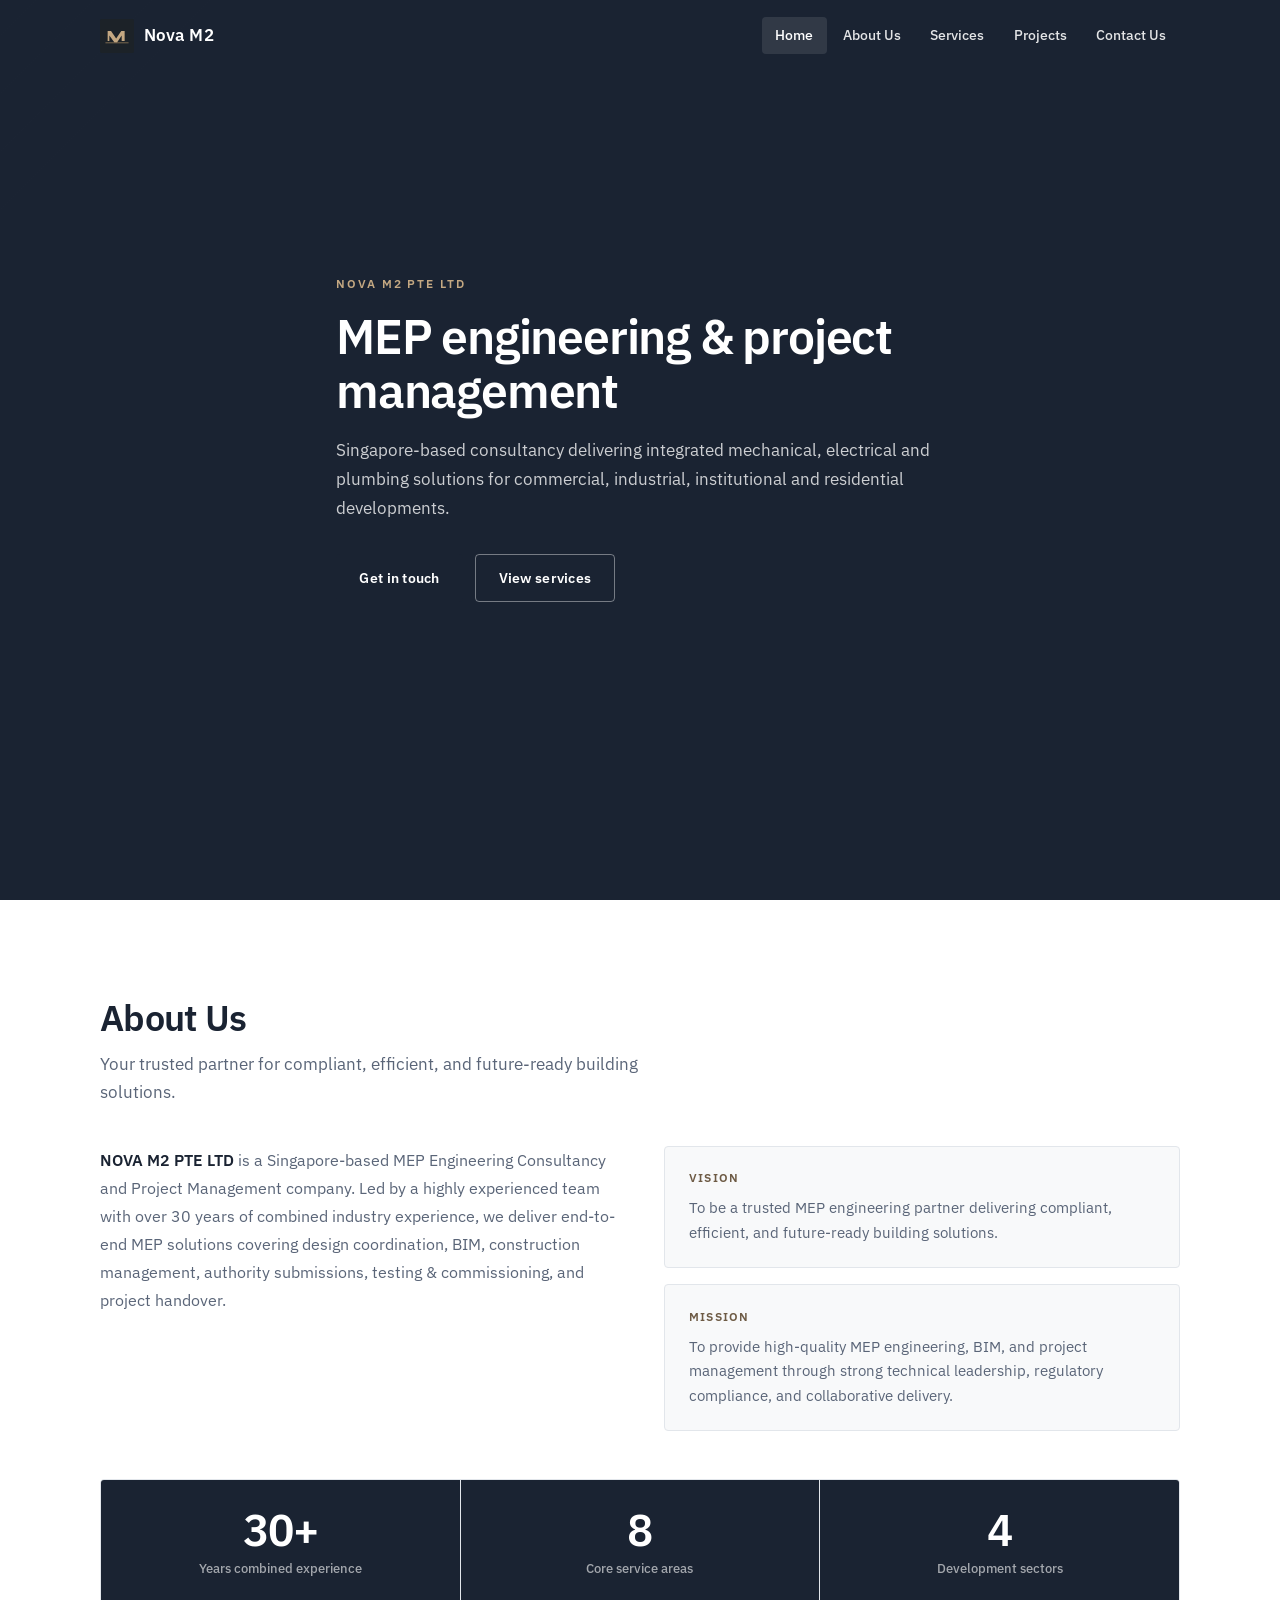
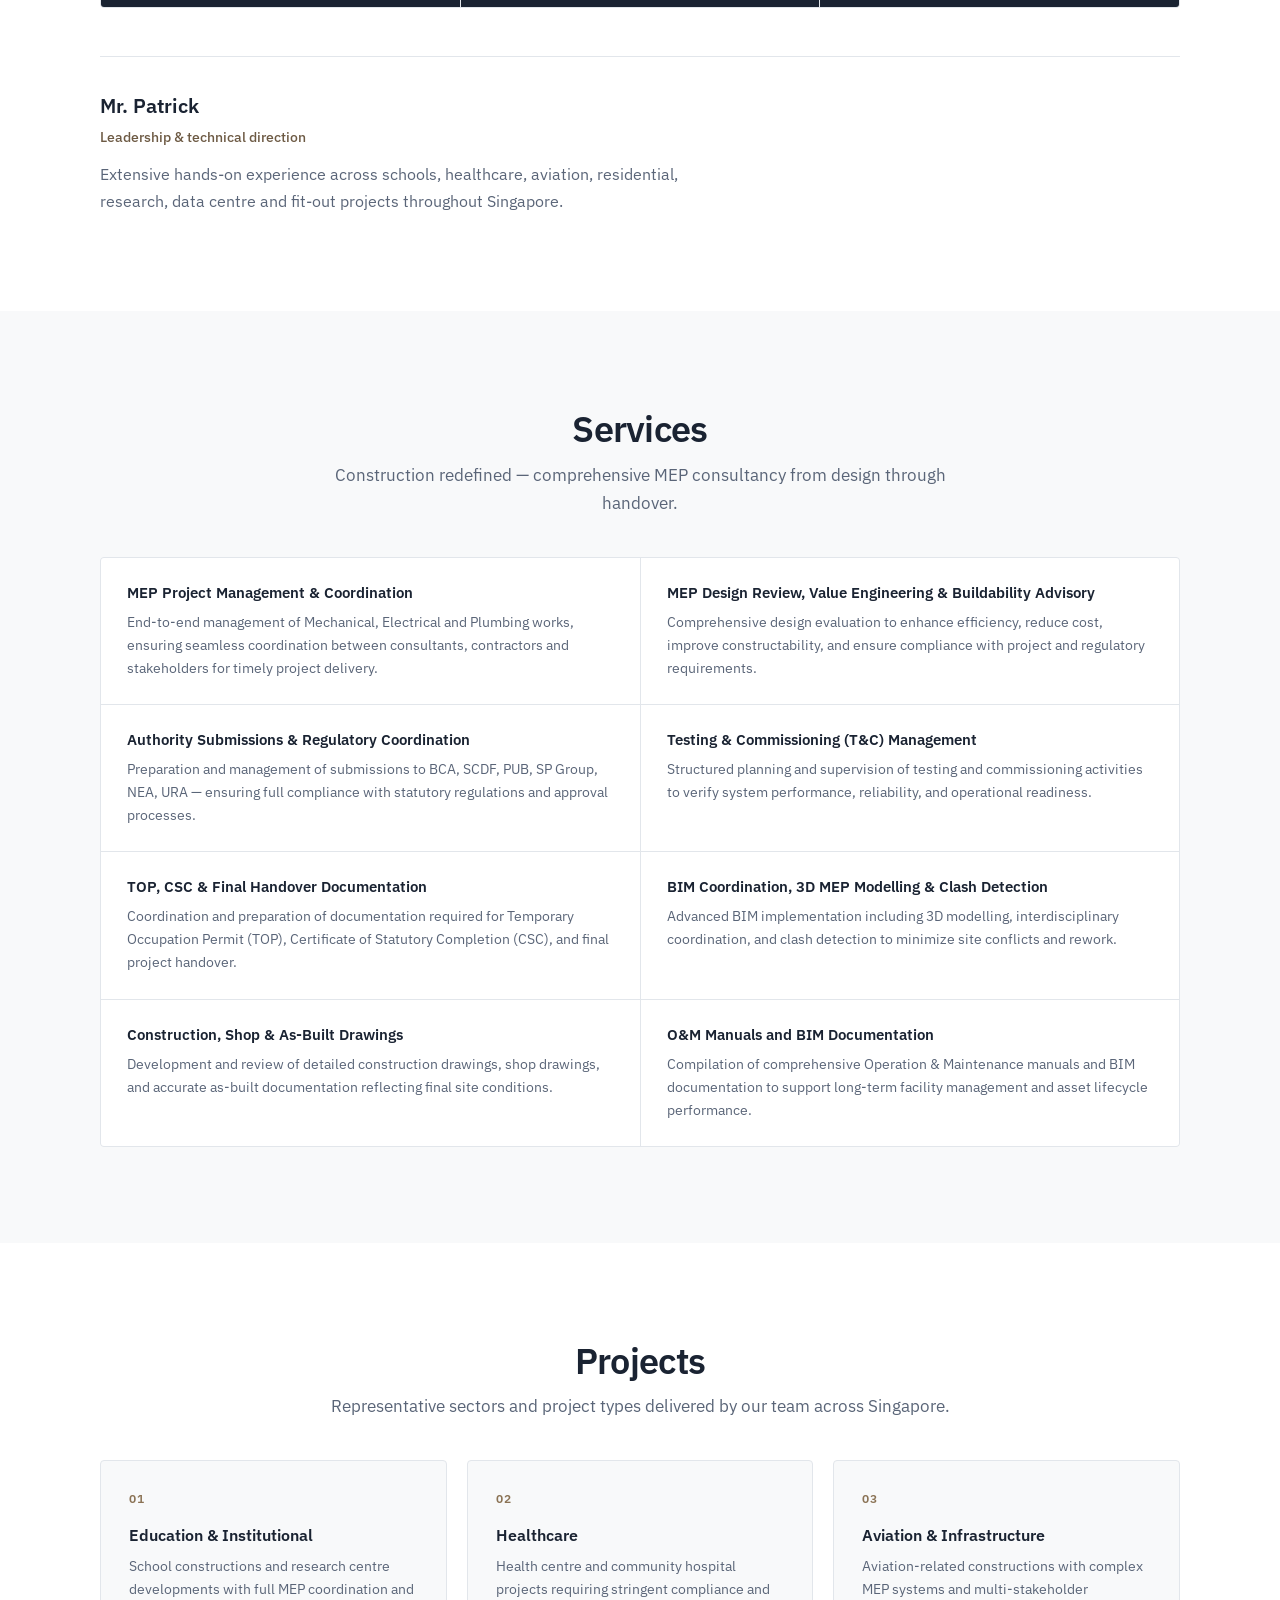
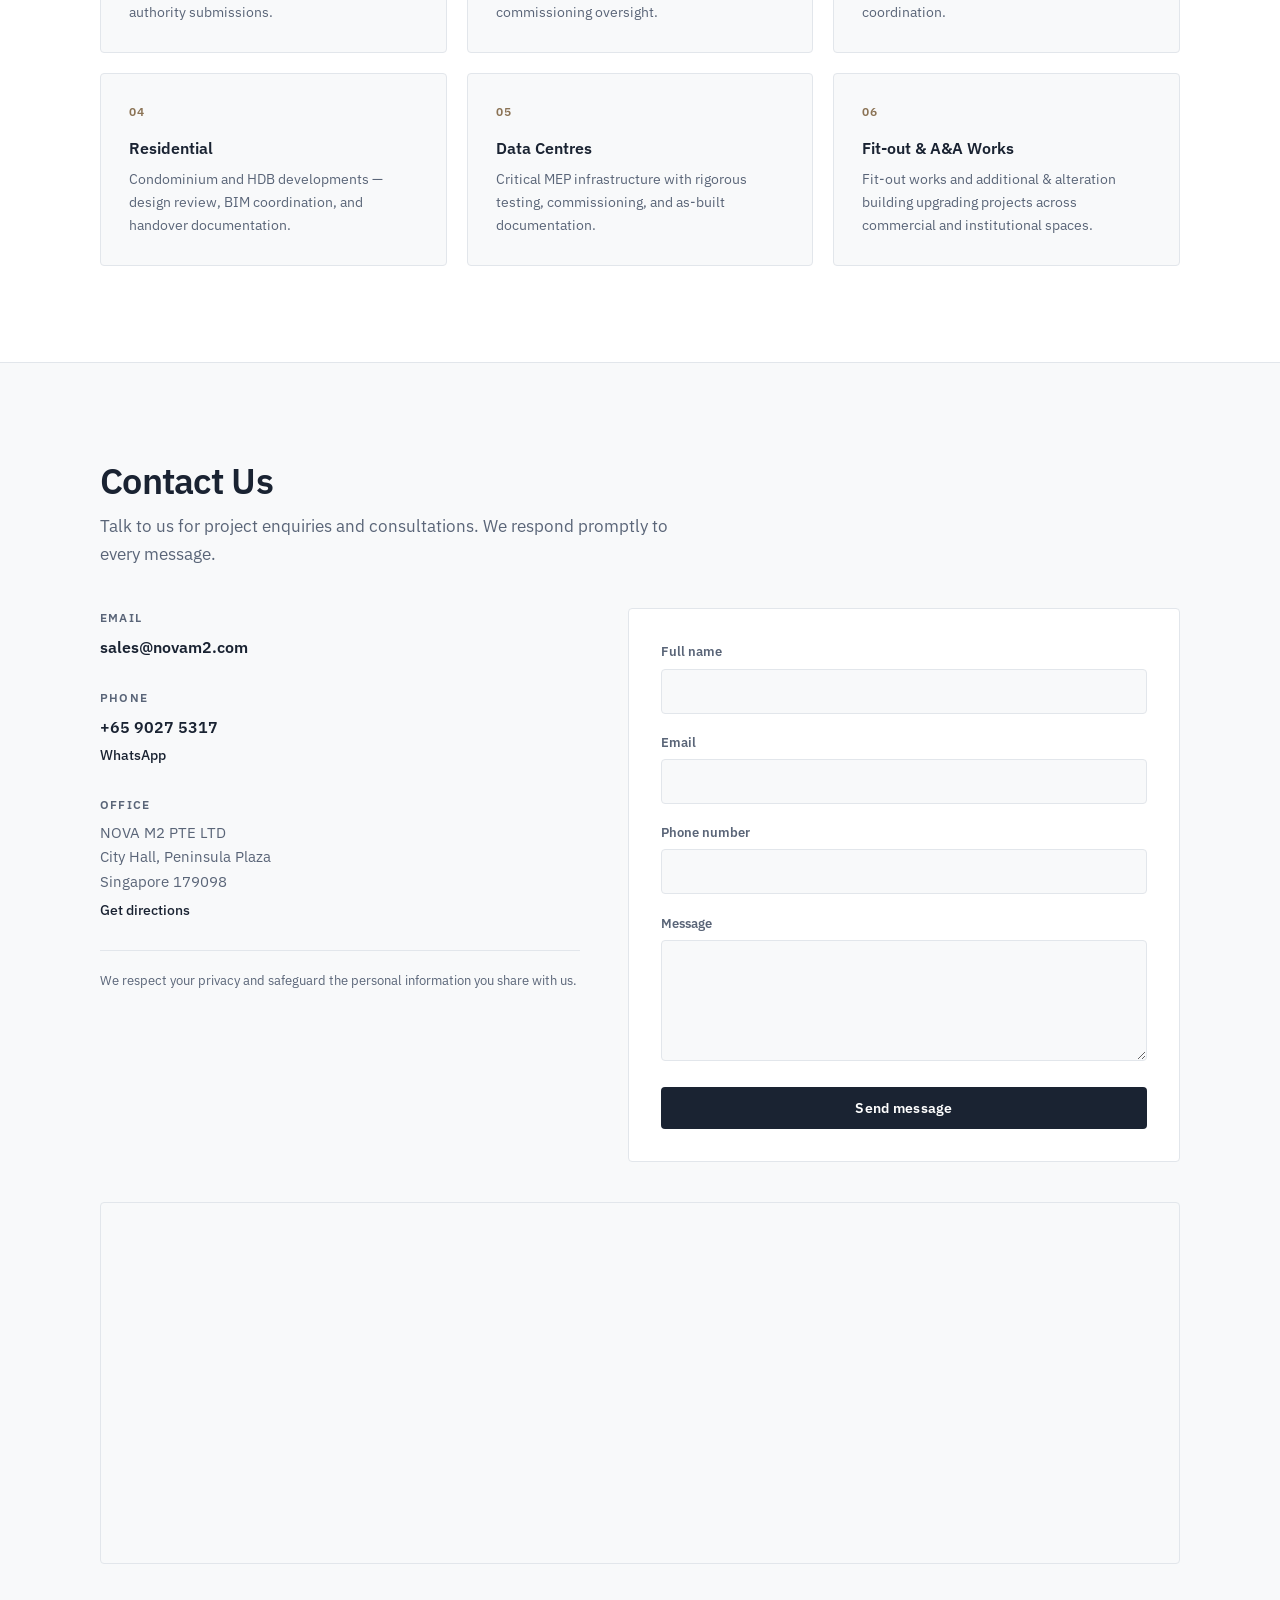
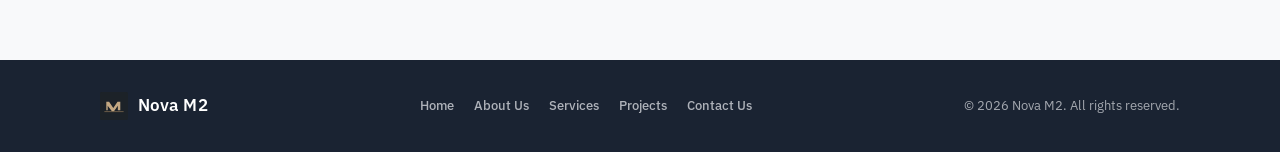
==== commit 769d168d: "Restructure into 5 sections with IBM Plex Sans typography" ====
--- a/index.html
+++ b/index.html
@@ -3,11 +3,11 @@
 <head>
   <meta charset="UTF-8" />
   <meta name="viewport" content="width=device-width, initial-scale=1.0" />
-  <meta name="description" content="NOVA M2 PTE LTD — Singapore MEP Engineering Consultancy and Project Management for commercial, industrial, institutional and residential developments." />
+  <meta name="description" content="NOVA M2 PTE LTD — Singapore MEP Engineering Consultancy and Project Management." />
   <title>Nova M2 | MEP Engineering & Project Management</title>
   <link rel="preconnect" href="https://fonts.googleapis.com" />
   <link rel="preconnect" href="https://fonts.gstatic.com" crossorigin />
-  <link href="https://fonts.googleapis.com/css2?family=Source+Sans+3:ital,wght@0,400;0,500;0,600;0,700;1,400&family=Source+Serif+4:ital,opsz,wght@0,8..60,400;0,8..60,600;0,8..60,700;1,8..60,400&display=swap" rel="stylesheet" />
+  <link href="https://fonts.googleapis.com/css2?family=IBM+Plex+Sans:ital,wght@0,400;0,500;0,600;0,700;1,400&display=swap" rel="stylesheet" />
   <link rel="stylesheet" href="assets/css/style.css" />
   <link rel="icon" href="assets/images/favicon.svg" type="image/svg+xml" />
 </head>
@@ -16,305 +16,230 @@
 
   <header class="site-header" id="site-header">
     <div class="header-inner">
-      <a class="logo" href="#top" aria-label="Nova M2 home">
-        <img src="assets/images/logo.svg" alt="" width="36" height="36" />
+      <a class="logo" href="#home" aria-label="Nova M2 — Home">
+        <img src="assets/images/logo.svg" alt="" width="34" height="34" />
         <span class="logo-text">Nova M2</span>
       </a>
       <button class="nav-toggle" type="button" aria-expanded="false" aria-controls="site-nav" aria-label="Open menu">
         <span></span><span></span><span></span>
       </button>
       <nav class="site-nav" id="site-nav" aria-label="Primary">
-        <a href="#about">Who we are</a>
-        <a href="#services">What we do</a>
-        <a href="#team">Our team</a>
-        <a href="#contact">Contact Us</a>
-        <a class="btn btn-nav" href="#consultation">Book Consultation</a>
+        <a href="#home" data-nav="home">Home</a>
+        <a href="#about" data-nav="about">About Us</a>
+        <a href="#services" data-nav="services">Services</a>
+        <a href="#projects" data-nav="projects">Projects</a>
+        <a href="#contact" data-nav="contact">Contact Us</a>
       </nav>
     </div>
   </header>
 
   <main id="main">
-    <section class="hero" id="top" aria-labelledby="hero-title">
-      <div class="hero-bg" aria-hidden="true"></div>
-      <div class="hero-inner">
-        <p class="hero-company">NOVA M2 PTE LTD</p>
-        <h1 id="hero-title">Engineering excellence</h1>
-        <p class="hero-tagline">Integrated MEP solutions for complex building challenges across Singapore.</p>
-        <div class="hero-actions">
-          <a class="btn btn-light" href="#about">Who we are</a>
-          <a class="btn btn-outline-light" href="#services">Our services</a>
-        </div>
-      </div>
-      <a class="hero-scroll" href="#about" aria-label="Scroll to about section">
-        <span>Scroll</span>
-        <svg viewBox="0 0 24 24" fill="none" stroke="currentColor" stroke-width="1.5" aria-hidden="true"><path d="M12 5v14M5 12l7 7 7-7"/></svg>
-      </a>
-    </section>
-
-    <section class="section about" id="about" aria-labelledby="about-title">
-      <div class="container about-layout">
-        <header class="section-intro">
-          <p class="section-label">Who we are</p>
-          <h2 id="about-title">Your trusted MEP engineering partner</h2>
-        </header>
-        <div class="about-content">
-          <p><strong>NOVA M2 PTE LTD</strong> is a Singapore-based MEP Engineering Consultancy and Project Management company, providing professional services for commercial, industrial, institutional and residential developments.</p>
-          <p>Led by a highly experienced team with over 30 years of combined industry experience, we deliver end-to-end MEP solutions covering design coordination, BIM, construction management, authority submissions, testing &amp; commissioning, and project handover.</p>
-          <a class="text-link" href="#team">Meet our leadership &rarr;</a>
-        </div>
-      </div>
-    </section>
-
-    <section class="stats" aria-label="Achievement overview">
-      <div class="container stats-grid">
-        <article class="stat-item">
-          <p class="stat-value"><span class="stat-num" data-count="30">0</span>+</p>
-          <p class="stat-label">Years combined experience</p>
-        </article>
-        <article class="stat-item">
-          <p class="stat-value"><span class="stat-num" data-count="8">0</span></p>
-          <p class="stat-label">Core MEP service areas</p>
-        </article>
-        <article class="stat-item">
-          <p class="stat-value"><span class="stat-num" data-count="4">0</span></p>
-          <p class="stat-label">Development sectors served</p>
-        </article>
-        <article class="stat-item">
-          <p class="stat-value">SG</p>
-          <p class="stat-label">Singapore-based consultancy</p>
-        </article>
-      </div>
-    </section>
-
-    <section class="section services" id="services" aria-labelledby="services-title">
-      <div class="container">
-        <header class="section-intro section-intro--center">
-          <p class="section-label">What we do</p>
-          <h2 id="services-title">Our services</h2>
-          <p class="section-desc">End-to-end MEP engineering, BIM coordination, and project management for developments of every scale.</p>
-        </header>
-        <ul class="service-grid">
-          <li class="service-card">
-            <div class="service-card-top" aria-hidden="true">
-              <span class="service-icon"><svg viewBox="0 0 24 24" fill="none" stroke="currentColor" stroke-width="1.5"><path d="M9 5H7a2 2 0 00-2 2v12a2 2 0 002 2h10a2 2 0 002-2V7a2 2 0 00-2-2h-2M9 5a2 2 0 002 2h2a2 2 0 002-2M9 5a2 2 0 012-2h2a2 2 0 012 2m-6 9l2 2 4-4"/></svg></span>
-            </div>
-            <div class="service-card-body">
-              <h3>MEP Project Management &amp; Coordination</h3>
-              <p>End-to-end management of Mechanical, Electrical and Plumbing works, ensuring seamless coordination between consultants, contractors and stakeholders.</p>
-              <a class="service-link" href="#consultation">View more</a>
-            </div>
-          </li>
-          <li class="service-card">
-            <div class="service-card-top" aria-hidden="true">
-              <span class="service-icon"><svg viewBox="0 0 24 24" fill="none" stroke="currentColor" stroke-width="1.5"><path d="M10.325 4.317c.426-1.756 2.924-1.756 3.35 0a1.724 1.724 0 002.573 1.066c1.543-.94 3.31.826 2.37 2.37a1.724 1.724 0 001.065 2.572c1.756.426 1.756 2.924 0 3.35a1.724 1.724 0 00-1.066 2.573c.94 1.543-.826 3.31-2.37 2.37a1.724 1.724 0 00-2.572 1.065c-.426 1.756-2.924 1.756-3.35 0a1.724 1.724 0 00-2.573-1.066c-1.543.94-3.31-.826-2.37-2.37a1.724 1.724 0 00-1.065-2.572c-1.756-.426-1.756-2.924 0-3.35a1.724 1.724 0 001.066-2.573c-.94-1.543.826-3.31 2.37-2.37.996.608 2.296.07 2.572-1.065z"/><path d="M15 12a3 3 0 11-6 0 3 3 0 016 0z"/></svg></span>
-            </div>
-            <div class="service-card-body">
-              <h3>Design Review, Value Engineering &amp; Buildability</h3>
-              <p>Comprehensive design evaluation to enhance efficiency, reduce cost, improve constructability, and ensure regulatory compliance.</p>
-              <a class="service-link" href="#consultation">View more</a>
-            </div>
-          </li>
-          <li class="service-card">
-            <div class="service-card-top" aria-hidden="true">
-              <span class="service-icon"><svg viewBox="0 0 24 24" fill="none" stroke="currentColor" stroke-width="1.5"><path d="M19 21V5a2 2 0 00-2-2H7a2 2 0 00-2 2v16m14 0h2m-2 0h-5m-9 0H3m2 0h5M9 7h1m-1 4h1m4-4h1m-1 4h1m-5 10v-5a1 1 0 011-1h2a1 1 0 011 1v5m-4 0h4"/></svg></span>
-            </div>
-            <div class="service-card-body">
-              <h3>Authority Submissions &amp; Regulatory Coordination</h3>
-              <p>Submissions to BCA, SCDF, PUB, SP Group, NEA, URA — ensuring full compliance with statutory regulations and approval processes.</p>
-              <a class="service-link" href="#consultation">View more</a>
-            </div>
-          </li>
-          <li class="service-card">
-            <div class="service-card-top" aria-hidden="true">
-              <span class="service-icon"><svg viewBox="0 0 24 24" fill="none" stroke="currentColor" stroke-width="1.5"><path d="M9 3v2m6-2v2M9 19v2m6-2v2M5 9H3m2 6H3m18-6h-2m2 6h-2M7 19h10a2 2 0 002-2V7a2 2 0 00-2-2H7a2 2 0 00-2 2v10a2 2 0 002 2zM9 9h6v6H9V9z"/></svg></span>
-            </div>
-            <div class="service-card-body">
-              <h3>Testing &amp; Commissioning Management</h3>
-              <p>Structured planning and supervision of T&amp;C activities to verify system performance, reliability, and operational readiness.</p>
-              <a class="service-link" href="#consultation">View more</a>
-            </div>
-          </li>
-          <li class="service-card">
-            <div class="service-card-top" aria-hidden="true">
-              <span class="service-icon"><svg viewBox="0 0 24 24" fill="none" stroke="currentColor" stroke-width="1.5"><path d="M9 12h6m-6 4h6m2 5H7a2 2 0 01-2-2V5a2 2 0 012-2h5.586a1 1 0 01.707.293l5.414 5.414a1 1 0 01.293.707V19a2 2 0 01-2 2z"/></svg></span>
-            </div>
-            <div class="service-card-body">
-              <h3>TOP, CSC &amp; Final Handover Documentation</h3>
-              <p>Coordination and preparation of documentation for TOP, Certificate of Statutory Completion (CSC), and final project handover.</p>
-              <a class="service-link" href="#consultation">View more</a>
-            </div>
-          </li>
-          <li class="service-card">
-            <div class="service-card-top" aria-hidden="true">
-              <span class="service-icon"><svg viewBox="0 0 24 24" fill="none" stroke="currentColor" stroke-width="1.5"><path d="M20 7l-8-4-8 4m16 0l-8 4m8-4v10l-8 4m0-10L4 7m8 4v10M4 7v10l8 4"/></svg></span>
-            </div>
-            <div class="service-card-body">
-              <h3>BIM Coordination &amp; 3D MEP Modelling</h3>
-              <p>Advanced BIM implementation including 3D modelling, interdisciplinary coordination, and clash detection to minimize site conflicts.</p>
-              <a class="service-link" href="#consultation">View more</a>
-            </div>
-          </li>
-          <li class="service-card">
-            <div class="service-card-top" aria-hidden="true">
-              <span class="service-icon"><svg viewBox="0 0 24 24" fill="none" stroke="currentColor" stroke-width="1.5"><path d="M4 5a1 1 0 011-1h14a1 1 0 011 1v2a1 1 0 01-1 1H5a1 1 0 01-1-1V5zM4 13a1 1 0 011-1h6a1 1 0 011 1v6a1 1 0 01-1 1H5a1 1 0 01-1-1v-6zM16 13a1 1 0 011-1h2a1 1 0 011 1v6a1 1 0 01-1 1h-2a1 1 0 01-1-1v-6z"/></svg></span>
-            </div>
-            <div class="service-card-body">
-              <h3>Construction, Shop &amp; As-Built Drawings</h3>
-              <p>Development and review of detailed construction drawings, shop drawings, and accurate as-built documentation.</p>
-              <a class="service-link" href="#consultation">View more</a>
-            </div>
-          </li>
-          <li class="service-card">
-            <div class="service-card-top" aria-hidden="true">
-              <span class="service-icon"><svg viewBox="0 0 24 24" fill="none" stroke="currentColor" stroke-width="1.5"><path d="M12 6.253v13m0-13C10.832 5.477 9.246 5 7.5 5S4.168 5.477 3 6.253v13C4.168 18.477 5.754 18 7.5 18s3.332.477 4.5 1.253m0-13C13.168 5.477 14.754 5 16.5 5c1.747 0 3.332.477 4.5 1.253v13C19.832 18.477 18.247 18 16.5 18c-1.746 0-3.332.477-4.5 1.253"/></svg></span>
-            </div>
-            <div class="service-card-body">
-              <h3>O&amp;M Manuals and BIM Documentation</h3>
-              <p>Comprehensive Operation &amp; Maintenance manuals and BIM documentation for long-term facility management.</p>
-              <a class="service-link" href="#consultation">View more</a>
-            </div>
+    <!-- 1. Home -->
+    <section class="page-section home" id="home" aria-labelledby="home-title">
+      <div class="home-bg" aria-hidden="true"></div>
+      <div class="container home-inner">
+        <p class="home-eyebrow">NOVA M2 PTE LTD</p>
+        <h1 id="home-title">MEP engineering &amp; project management</h1>
+        <p class="home-lead">Singapore-based consultancy delivering integrated mechanical, electrical and plumbing solutions for commercial, industrial, institutional and residential developments.</p>
+        <div class="home-actions">
+          <a class="btn btn-primary" href="#contact">Get in touch</a>
+          <a class="btn btn-outline" href="#services">View services</a>
+        </div>
+      </div>
+    </section>
+
+    <!-- 2. About Us -->
+    <section class="page-section about" id="about" aria-labelledby="about-title">
+      <div class="container">
+        <header class="section-head">
+          <h2 id="about-title">About Us</h2>
+          <p class="section-lead">Your trusted partner for compliant, efficient, and future-ready building solutions.</p>
+        </header>
+
+        <div class="about-grid">
+          <div class="about-copy">
+            <p><strong>NOVA M2 PTE LTD</strong> is a Singapore-based MEP Engineering Consultancy and Project Management company. Led by a highly experienced team with over 30 years of combined industry experience, we deliver end-to-end MEP solutions covering design coordination, BIM, construction management, authority submissions, testing &amp; commissioning, and project handover.</p>
+          </div>
+          <div class="about-values">
+            <article class="value-card">
+              <h3>Vision</h3>
+              <p>To be a trusted MEP engineering partner delivering compliant, efficient, and future-ready building solutions.</p>
+            </article>
+            <article class="value-card">
+              <h3>Mission</h3>
+              <p>To provide high-quality MEP engineering, BIM, and project management through strong technical leadership, regulatory compliance, and collaborative delivery.</p>
+            </article>
+          </div>
+        </div>
+
+        <div class="stats-bar" aria-label="Company overview">
+          <div class="stat">
+            <p class="stat-value"><span class="stat-num" data-count="30">0</span>+</p>
+            <p class="stat-label">Years combined experience</p>
+          </div>
+          <div class="stat">
+            <p class="stat-value"><span class="stat-num" data-count="8">0</span></p>
+            <p class="stat-label">Core service areas</p>
+          </div>
+          <div class="stat">
+            <p class="stat-value"><span class="stat-num" data-count="4">0</span></p>
+            <p class="stat-label">Development sectors</p>
+          </div>
+        </div>
+
+        <div class="team-block">
+          <h3 class="team-name">Mr. Patrick</h3>
+          <p class="team-role">Leadership &amp; technical direction</p>
+          <p class="team-bio">Extensive hands-on experience across schools, healthcare, aviation, residential, research, data centre and fit-out projects throughout Singapore.</p>
+        </div>
+      </div>
+    </section>
+
+    <!-- 3. Services -->
+    <section class="page-section services" id="services" aria-labelledby="services-title">
+      <div class="container">
+        <header class="section-head section-head--center">
+          <h2 id="services-title">Services</h2>
+          <p class="section-lead">Construction redefined — comprehensive MEP consultancy from design through handover.</p>
+        </header>
+        <ul class="service-list">
+          <li class="service-item">
+            <h3>MEP Project Management &amp; Coordination</h3>
+            <p>End-to-end management of Mechanical, Electrical and Plumbing works, ensuring seamless coordination between consultants, contractors and stakeholders for timely project delivery.</p>
+          </li>
+          <li class="service-item">
+            <h3>MEP Design Review, Value Engineering &amp; Buildability Advisory</h3>
+            <p>Comprehensive design evaluation to enhance efficiency, reduce cost, improve constructability, and ensure compliance with project and regulatory requirements.</p>
+          </li>
+          <li class="service-item">
+            <h3>Authority Submissions &amp; Regulatory Coordination</h3>
+            <p>Preparation and management of submissions to BCA, SCDF, PUB, SP Group, NEA, URA — ensuring full compliance with statutory regulations and approval processes.</p>
+          </li>
+          <li class="service-item">
+            <h3>Testing &amp; Commissioning (T&amp;C) Management</h3>
+            <p>Structured planning and supervision of testing and commissioning activities to verify system performance, reliability, and operational readiness.</p>
+          </li>
+          <li class="service-item">
+            <h3>TOP, CSC &amp; Final Handover Documentation</h3>
+            <p>Coordination and preparation of documentation required for Temporary Occupation Permit (TOP), Certificate of Statutory Completion (CSC), and final project handover.</p>
+          </li>
+          <li class="service-item">
+            <h3>BIM Coordination, 3D MEP Modelling &amp; Clash Detection</h3>
+            <p>Advanced BIM implementation including 3D modelling, interdisciplinary coordination, and clash detection to minimize site conflicts and rework.</p>
+          </li>
+          <li class="service-item">
+            <h3>Construction, Shop &amp; As-Built Drawings</h3>
+            <p>Development and review of detailed construction drawings, shop drawings, and accurate as-built documentation reflecting final site conditions.</p>
+          </li>
+          <li class="service-item">
+            <h3>O&amp;M Manuals and BIM Documentation</h3>
+            <p>Compilation of comprehensive Operation &amp; Maintenance manuals and BIM documentation to support long-term facility management and asset lifecycle performance.</p>
           </li>
         </ul>
       </div>
     </section>
 
-    <section class="section why-us" id="why-us" aria-labelledby="why-title">
-      <div class="container">
-        <header class="section-intro section-intro--center">
-          <p class="section-label">Why choose us</p>
-          <h2 id="why-title">Built on expertise, driven by results</h2>
-          <p class="section-desc">We combine technical leadership, regulatory compliance, and collaborative delivery to bring your projects from concept to completion.</p>
-        </header>
-        <ul class="why-grid">
-          <li class="why-card">
-            <span class="why-icon" aria-hidden="true">
-              <svg viewBox="0 0 24 24" fill="none" stroke="currentColor" stroke-width="1.5"><path d="M9 12l2 2 4-4m5.618-4.016A11.955 11.955 0 0112 2.944a11.955 11.955 0 01-8.618 3.04A12.02 12.02 0 003 9c0 5.591 3.824 10.29 9 11.622 5.176-1.332 9-6.03 9-11.622 0-1.042-.133-2.052-.382-3.016z"/></svg>
-            </span>
-            <h3>Regulatory compliance</h3>
-            <p>Full alignment with Singapore authority requirements — BCA, SCDF, PUB, NEA, URA — from submission through approval.</p>
-          </li>
-          <li class="why-card">
-            <span class="why-icon" aria-hidden="true">
-              <svg viewBox="0 0 24 24" fill="none" stroke="currentColor" stroke-width="1.5"><path d="M13 10V3L4 14h7v7l9-11h-7z"/></svg>
-            </span>
-            <h3>Technical leadership</h3>
-            <p>Over 30 years of combined MEP experience across commercial, industrial, institutional and residential developments.</p>
-          </li>
-          <li class="why-card">
-            <span class="why-icon" aria-hidden="true">
-              <svg viewBox="0 0 24 24" fill="none" stroke="currentColor" stroke-width="1.5"><path d="M17 20h5v-2a3 3 0 00-5.356-1.857M17 20H7m10 0v-2c0-.656-.126-1.283-.356-1.857M7 20H2v-2a3 3 0 015.356-1.857M7 20v-2c0-.656.126-1.283.356-1.857m0 0a5.002 5.002 0 019.288 0M15 7a3 3 0 11-6 0 3 3 0 016 0z"/></svg>
-            </span>
-            <h3>Collaborative delivery</h3>
-            <p>Seamless coordination between consultants, contractors and stakeholders for timely, quality project outcomes.</p>
+    <!-- 4. Projects -->
+    <section class="page-section projects" id="projects" aria-labelledby="projects-title">
+      <div class="container">
+        <header class="section-head section-head--center">
+          <h2 id="projects-title">Projects</h2>
+          <p class="section-lead">Representative sectors and project types delivered by our team across Singapore.</p>
+        </header>
+        <ul class="project-grid">
+          <li class="project-card">
+            <span class="project-num">01</span>
+            <h3>Education &amp; Institutional</h3>
+            <p>School constructions and research centre developments with full MEP coordination and authority submissions.</p>
+          </li>
+          <li class="project-card">
+            <span class="project-num">02</span>
+            <h3>Healthcare</h3>
+            <p>Health centre and community hospital projects requiring stringent compliance and commissioning oversight.</p>
+          </li>
+          <li class="project-card">
+            <span class="project-num">03</span>
+            <h3>Aviation &amp; Infrastructure</h3>
+            <p>Aviation-related constructions with complex MEP systems and multi-stakeholder coordination.</p>
+          </li>
+          <li class="project-card">
+            <span class="project-num">04</span>
+            <h3>Residential</h3>
+            <p>Condominium and HDB developments — design review, BIM coordination, and handover documentation.</p>
+          </li>
+          <li class="project-card">
+            <span class="project-num">05</span>
+            <h3>Data Centres</h3>
+            <p>Critical MEP infrastructure with rigorous testing, commissioning, and as-built documentation.</p>
+          </li>
+          <li class="project-card">
+            <span class="project-num">06</span>
+            <h3>Fit-out &amp; A&amp;A Works</h3>
+            <p>Fit-out works and additional &amp; alteration building upgrading projects across commercial and institutional spaces.</p>
           </li>
         </ul>
       </div>
     </section>
 
-    <section class="section team" id="team" aria-labelledby="team-title">
-      <div class="container">
-        <header class="section-intro">
-          <p class="section-label">Our team</p>
-          <h2 id="team-title">Mr. Patrick</h2>
-          <p class="section-desc">Personal experiences across diverse sectors in Singapore and beyond.</p>
-        </header>
-        <ul class="experience-grid">
-          <li>School Constructions</li>
-          <li>Health Center Constructions</li>
-          <li>Community Hospital Constructions</li>
-          <li>Aviation Constructions</li>
-          <li>Condominium Constructions</li>
-          <li>HDB Constructions</li>
-          <li>Research Center Constructions</li>
-          <li>Data Center Constructions</li>
-          <li>Fit-out works and Additional &amp; Alternation Building upgrading works</li>
-        </ul>
-      </div>
-    </section>
-
-    <section class="cta-band" aria-label="Enquiry call to action">
-      <div class="container cta-band-inner">
-        <div>
-          <p class="section-label section-label--light">Get started</p>
-          <h2>Talk to us for further enquiries</h2>
-        </div>
-        <a class="btn btn-light" href="#consultation">Contact us today</a>
-      </div>
-    </section>
-
-    <section class="contact-section" id="contact" aria-labelledby="contact-title">
-      <div class="container contact-body">
-        <header class="contact-connect-header">
-          <p class="section-label">Contact</p>
-          <h2 id="contact-title">Singapore office</h2>
-        </header>
-
-        <div class="contact-grid">
-          <div class="contact-info">
-            <article class="contact-card">
-              <span class="contact-card-icon" aria-hidden="true">
-                <svg viewBox="0 0 24 24" fill="none" stroke="currentColor" stroke-width="1.5"><path d="M3 8l7.89 5.26a2 2 0 002.22 0L21 8M5 19h14a2 2 0 002-2V7a2 2 0 00-2-2H5a2 2 0 00-2 2v10a2 2 0 002 2z"/></svg>
-              </span>
-              <h4>Email</h4>
-              <a class="contact-card-link" href="mailto:sales@novam2.com">sales@novam2.com</a>
-            </article>
-
-            <article class="contact-card">
-              <span class="contact-card-icon" aria-hidden="true">
-                <svg viewBox="0 0 24 24" fill="none" stroke="currentColor" stroke-width="1.5"><path d="M3 5a2 2 0 012-2h3.28a1 1 0 01.948.684l1.498 4.493a1 1 0 01-.502 1.21l-2.257 1.13a11.042 11.042 0 005.516 5.516l1.13-2.257a1 1 0 011.21-.502l4.493 1.498a1 1 0 01.684.949V19a2 2 0 01-2 2h-1C9.716 21 3 14.284 3 6V5z"/></svg>
-              </span>
-              <h4>Phone &amp; WhatsApp</h4>
-              <a class="contact-card-link" href="tel:+6590275317">+65 9027 5317</a>
-              <a class="contact-card-link contact-card-link-secondary" href="https://wa.me/6590275317" target="_blank" rel="noopener noreferrer">Message on WhatsApp</a>
-            </article>
-
-            <article class="contact-card">
-              <span class="contact-card-icon" aria-hidden="true">
-                <svg viewBox="0 0 24 24" fill="none" stroke="currentColor" stroke-width="1.5"><path d="M17.657 16.657L13.414 20.9a1.998 1.998 0 01-2.827 0l-4.244-4.243a8 8 0 1111.314 0z"/><path d="M15 11a3 3 0 11-6 0 3 3 0 016 0z"/></svg>
-              </span>
-              <h4>Address</h4>
-              <address class="contact-card-address">
+    <!-- 5. Contact Us -->
+    <section class="page-section contact" id="contact" aria-labelledby="contact-title">
+      <div class="container">
+        <header class="section-head">
+          <h2 id="contact-title">Contact Us</h2>
+          <p class="section-lead">Talk to us for project enquiries and consultations. We respond promptly to every message.</p>
+        </header>
+
+        <div class="contact-layout">
+          <div class="contact-details">
+            <div class="contact-row">
+              <h3>Email</h3>
+              <a href="mailto:sales@novam2.com">sales@novam2.com</a>
+            </div>
+            <div class="contact-row">
+              <h3>Phone</h3>
+              <a href="tel:+6590275317">+65 9027 5317</a>
+              <a class="contact-sub" href="https://wa.me/6590275317" target="_blank" rel="noopener noreferrer">WhatsApp</a>
+            </div>
+            <div class="contact-row">
+              <h3>Office</h3>
+              <address>
                 NOVA M2 PTE LTD<br />
                 City Hall, Peninsula Plaza<br />
                 Singapore 179098
               </address>
-              <a class="contact-card-link" href="https://www.google.com/maps/search/?api=1&amp;query=Peninsula+Plaza+Singapore+179098" target="_blank" rel="noopener noreferrer">Get directions</a>
-            </article>
-
-            <p class="contact-privacy">We respect your right to privacy and are committed to safeguarding the personal information you share with us.</p>
-          </div>
-
-          <div class="contact-form-panel" id="consultation" aria-labelledby="consultation-title">
-            <h3 id="consultation-title">Send us a message</h3>
-            <form class="consult-form" name="consultation" method="POST" data-netlify="true" netlify-honeypot="bot-field">
-              <input type="hidden" name="form-name" value="consultation" />
-              <p class="hidden" aria-hidden="true">
-                <label>Don't fill this out: <input name="bot-field" /></label>
-              </p>
-              <div class="form-row">
-                <label for="name">Full name</label>
-                <input id="name" name="name" type="text" required autocomplete="name" />
-              </div>
-              <div class="form-row">
-                <label for="email">Email</label>
-                <input id="email" name="email" type="email" required autocomplete="email" />
-              </div>
-              <div class="form-row">
-                <label for="phone">Phone number</label>
-                <input id="phone" name="phone" type="tel" autocomplete="tel" />
-              </div>
-              <div class="form-row">
-                <label for="message">Message</label>
-                <textarea id="message" name="message" rows="5" required></textarea>
-              </div>
-              <button class="btn btn-primary btn-full" type="submit">Send</button>
-            </form>
-          </div>
+              <a class="contact-sub" href="https://www.google.com/maps/search/?api=1&amp;query=Peninsula+Plaza+Singapore+179098" target="_blank" rel="noopener noreferrer">Get directions</a>
+            </div>
+            <p class="contact-note">We respect your privacy and safeguard the personal information you share with us.</p>
+          </div>
+
+          <form class="contact-form" name="consultation" method="POST" data-netlify="true" netlify-honeypot="bot-field">
+            <input type="hidden" name="form-name" value="consultation" />
+            <p class="hidden" aria-hidden="true">
+              <label>Don't fill this out: <input name="bot-field" /></label>
+            </p>
+            <div class="form-row">
+              <label for="name">Full name</label>
+              <input id="name" name="name" type="text" required autocomplete="name" />
+            </div>
+            <div class="form-row">
+              <label for="email">Email</label>
+              <input id="email" name="email" type="email" required autocomplete="email" />
+            </div>
+            <div class="form-row">
+              <label for="phone">Phone number</label>
+              <input id="phone" name="phone" type="tel" autocomplete="tel" />
+            </div>
+            <div class="form-row">
+              <label for="message">Message</label>
+              <textarea id="message" name="message" rows="5" required></textarea>
+            </div>
+            <button class="btn btn-primary btn-full" type="submit">Send message</button>
+          </form>
         </div>
 
         <div class="contact-map">
           <iframe
-            title="Nova M2 office location — Peninsula Plaza, Singapore"
+            title="Nova M2 — Peninsula Plaza, Singapore"
             src="https://maps.google.com/maps?q=Peninsula+Plaza+Singapore+179098&amp;z=15&amp;output=embed"
             loading="lazy"
             referrerpolicy="no-referrer-when-downgrade"
@@ -327,30 +252,17 @@
 
   <footer class="site-footer">
     <div class="container footer-inner">
-      <div class="footer-brand">
-        <a class="logo logo-footer" href="#top">
-          <img src="assets/images/logo.svg" alt="" width="32" height="32" />
-          <span class="logo-text">Nova M2</span>
-        </a>
-        <p class="footer-tagline">MEP engineering consultancy &amp; project management.</p>
-      </div>
+      <a class="logo logo-footer" href="#home">
+        <img src="assets/images/logo.svg" alt="" width="28" height="28" />
+        <span class="logo-text">Nova M2</span>
+      </a>
       <nav class="footer-nav" aria-label="Footer">
-        <h4>Quick links</h4>
-        <a href="#about">Who we are</a>
-        <a href="#services">What we do</a>
-        <a href="#team">Our team</a>
+        <a href="#home">Home</a>
+        <a href="#about">About Us</a>
+        <a href="#services">Services</a>
+        <a href="#projects">Projects</a>
         <a href="#contact">Contact Us</a>
       </nav>
-      <div class="footer-contact">
-        <h4>Singapore</h4>
-        <a href="tel:+6590275317">+65 9027 5317</a>
-        <a href="mailto:sales@novam2.com">sales@novam2.com</a>
-        <address>
-          NOVA M2 PTE LTD<br />
-          City Hall, Peninsula Plaza<br />
-          Singapore 179098
-        </address>
-      </div>
       <p class="copyright">&copy; 2026 Nova M2. All rights reserved.</p>
     </div>
   </footer>
--- a/assets/css/style.css
+++ b/assets/css/style.css
@@ -1,24 +1,20 @@
-/* Nova M2 — professional MEP consultancy (LSK-inspired structure) */
+/* Nova M2 — 5 sections, IBM Plex Sans */
 
 :root {
-  --bg: #f7f8fa;
-  --bg-dark: #141b22;
-  --bg-dark-soft: #1e2832;
-  --bg-card: #ffffff;
+  --bg: #f8f9fa;
+  --bg-white: #ffffff;
+  --bg-dark: #1a2332;
   --text: #1a2332;
-  --text-muted: #5c6778;
-  --text-on-dark: #eef1f4;
+  --text-muted: #5a6578;
+  --text-light: #eef0f3;
   --accent: #8b7355;
-  --accent-light: #c4a882;
-  --accent-hover: #756044;
-  --border: rgba(26, 35, 50, 0.1);
-  --shadow: 0 8px 32px rgba(20, 27, 34, 0.08);
-  --shadow-lg: 0 16px 48px rgba(20, 27, 34, 0.12);
-  --radius: 6px;
-  --font-sans: "Source Sans 3", system-ui, -apple-system, "Segoe UI", sans-serif;
-  --font-serif: "Source Serif 4", Georgia, "Times New Roman", serif;
-  --header-h: 76px;
-  --container: min(1180px, 92vw);
+  --accent-dark: #6d5a44;
+  --border: #e2e6eb;
+  --radius: 4px;
+  --font: "IBM Plex Sans", system-ui, -apple-system, sans-serif;
+  --header-h: 72px;
+  --container: min(1080px, 90vw);
+  --section-pad: clamp(4rem, 8vw, 6rem);
   --ease: cubic-bezier(0.4, 0, 0.2, 1);
 }
 
@@ -35,13 +31,12 @@
 
 body {
   margin: 0;
-  font-family: var(--font-sans);
-  font-size: 1.0625rem;
-  line-height: 1.6;
+  font-family: var(--font);
+  font-size: 1rem;
+  line-height: 1.65;
   color: var(--text);
   background: var(--bg);
   -webkit-font-smoothing: antialiased;
-  text-rendering: optimizeLegibility;
 }
 
 img {
@@ -51,8 +46,7 @@
 
 a {
   color: inherit;
-  text-decoration-thickness: 1px;
-  text-underline-offset: 0.2em;
+  transition: color 0.2s var(--ease);
 }
 
 .skip-link {
@@ -62,7 +56,7 @@
   z-index: 200;
   padding: 0.5rem 1rem;
   background: var(--bg-dark);
-  color: var(--text-on-dark);
+  color: var(--text-light);
 }
 
 .skip-link:focus {
@@ -81,28 +75,14 @@
   z-index: 100;
   height: var(--header-h);
   background: transparent;
-  transition: background 0.3s var(--ease), box-shadow 0.3s var(--ease), border-color 0.3s;
   border-bottom: 1px solid transparent;
+  transition: background 0.3s, border-color 0.3s, box-shadow 0.3s;
 }
 
 .site-header.is-scrolled {
-  background: rgba(255, 255, 255, 0.97);
-  backdrop-filter: blur(12px);
+  background: rgba(255, 255, 255, 0.98);
   border-bottom-color: var(--border);
-  box-shadow: 0 1px 0 rgba(20, 27, 34, 0.04);
-}
-
-.site-header.is-scrolled .logo-text,
-.site-header.is-scrolled .site-nav a:not(.btn) {
-  color: var(--text);
-}
-
-.site-header.is-scrolled .site-nav a:not(.btn) {
-  color: var(--text-muted);
-}
-
-.site-header.is-scrolled .nav-toggle span {
-  background: var(--text);
+  box-shadow: 0 1px 0 rgba(26, 35, 50, 0.04);
 }
 
 .header-inner {
@@ -117,44 +97,51 @@
 .logo {
   display: flex;
   align-items: center;
-  gap: 0.65rem;
+  gap: 0.6rem;
   text-decoration: none;
   font-weight: 600;
-}
-
-.logo-text {
-  font-family: var(--font-serif);
-  font-size: 1.2rem;
-  font-weight: 600;
-  color: #fff;
-  transition: color 0.3s;
-}
-
-.site-header.is-scrolled .logo-text {
+  font-size: 1.05rem;
+  letter-spacing: 0.01em;
+}
+
+.site-header:not(.is-scrolled) .logo-text {
+  color: #fff;
+}
+
+.site-nav {
+  display: flex;
+  align-items: center;
+  gap: 0.15rem;
+}
+
+.site-nav a {
+  padding: 0.45rem 0.85rem;
+  font-size: 0.875rem;
+  font-weight: 500;
+  text-decoration: none;
+  color: rgba(255, 255, 255, 0.88);
+  border-radius: var(--radius);
+  transition: color 0.2s, background 0.2s;
+}
+
+.site-header.is-scrolled .site-nav a {
+  color: var(--text-muted);
+}
+
+.site-nav a:hover,
+.site-nav a.is-active {
   color: var(--text);
 }
 
-.site-nav {
-  display: flex;
-  align-items: center;
-  gap: 1.65rem;
-}
-
-.site-nav a:not(.btn) {
-  text-decoration: none;
-  font-size: 0.9rem;
-  font-weight: 500;
-  color: rgba(255, 255, 255, 0.85);
-  transition: color 0.2s var(--ease);
-}
-
-.site-nav a:not(.btn):hover,
-.site-nav a:not(.btn):focus-visible {
-  color: #fff;
-}
-
-.site-header.is-scrolled .site-nav a:not(.btn):hover {
-  color: var(--text);
+.site-header:not(.is-scrolled) .site-nav a:hover,
+.site-header:not(.is-scrolled) .site-nav a.is-active {
+  color: #fff;
+  background: rgba(255, 255, 255, 0.1);
+}
+
+.site-header.is-scrolled .site-nav a.is-active {
+  color: var(--accent-dark);
+  background: rgba(139, 115, 85, 0.08);
 }
 
 .nav-toggle {
@@ -176,7 +163,11 @@
   height: 2px;
   margin-inline: auto;
   background: #fff;
-  transition: transform 0.25s var(--ease), opacity 0.25s, background 0.3s;
+  transition: transform 0.25s, opacity 0.25s, background 0.3s;
+}
+
+.site-header.is-scrolled .nav-toggle span {
+  background: var(--text);
 }
 
 /* Buttons */
@@ -184,652 +175,434 @@
   display: inline-flex;
   align-items: center;
   justify-content: center;
-  padding: 0.75rem 1.5rem;
+  padding: 0.7rem 1.4rem;
   font-family: inherit;
-  font-size: 0.9rem;
+  font-size: 0.875rem;
   font-weight: 600;
   letter-spacing: 0.02em;
   text-decoration: none;
   border-radius: var(--radius);
   border: 1px solid transparent;
   cursor: pointer;
-  transition: background 0.2s var(--ease), color 0.2s, border-color 0.2s, transform 0.15s;
+  transition: background 0.2s, color 0.2s, border-color 0.2s;
 }
 
 .btn-primary {
   background: var(--bg-dark);
-  color: var(--text-on-dark);
+  color: #fff;
 }
 
 .btn-primary:hover {
-  background: var(--bg-dark-soft);
-  color: #fff;
-}
-
-.btn-light {
-  background: #fff;
-  color: var(--bg-dark);
-}
-
-.btn-light:hover {
-  background: var(--text-on-dark);
-  color: var(--bg-dark);
-}
-
-.btn-outline-light {
+  background: #2a3548;
+  color: #fff;
+}
+
+.btn-outline {
   background: transparent;
   color: #fff;
-  border-color: rgba(255, 255, 255, 0.45);
-}
-
-.btn-outline-light:hover {
-  background: rgba(255, 255, 255, 0.1);
+  border-color: rgba(255, 255, 255, 0.4);
+}
+
+.btn-outline:hover {
   border-color: #fff;
   color: #fff;
 }
 
-.btn-nav {
-  padding: 0.55rem 1.15rem;
-  background: var(--accent);
-  color: #fff !important;
-}
-
-.btn-nav:hover {
-  background: var(--accent-hover);
-  color: #fff !important;
-}
-
-/* Hero */
-.hero {
+.btn-full {
+  width: 100%;
+}
+
+/* Sections */
+.page-section {
+  padding: var(--section-pad) 0;
+}
+
+.section-head {
+  margin-bottom: 2.5rem;
+  max-width: 36rem;
+}
+
+.section-head--center {
+  margin-inline: auto;
+  text-align: center;
+  max-width: 40rem;
+}
+
+.section-head h2 {
+  margin: 0 0 0.65rem;
+  font-size: clamp(1.75rem, 3.5vw, 2.25rem);
+  font-weight: 600;
+  letter-spacing: -0.02em;
+  line-height: 1.2;
+  color: var(--text);
+}
+
+.section-lead {
+  margin: 0;
+  font-size: 1.0625rem;
+  line-height: 1.65;
+  color: var(--text-muted);
+}
+
+/* 1. Home */
+.home {
   position: relative;
   min-height: 100vh;
   min-height: 100dvh;
   display: flex;
   align-items: center;
-  justify-content: center;
-  padding: calc(var(--header-h) + 2rem) 1.5rem 5rem;
+  padding-top: var(--header-h);
+  color: #fff;
   overflow: hidden;
-  text-align: center;
-  color: #fff;
-}
-
-.hero-bg {
+}
+
+.home-bg {
   position: absolute;
   inset: 0;
   background:
-    linear-gradient(135deg, rgba(20, 27, 34, 0.92) 0%, rgba(30, 40, 50, 0.88) 50%, rgba(20, 27, 34, 0.94) 100%),
-    url("data:image/svg+xml,%3Csvg width='60' height='60' viewBox='0 0 60 60' xmlns='http://www.w3.org/2000/svg'%3E%3Cg fill='none' fill-rule='evenodd'%3E%3Cg fill='%23ffffff' fill-opacity='0.03'%3E%3Cpath d='M36 34v-4h-2v4h-4v2h4v4h2v-4h4v-2h-4zm0-30V0h-2v4h-4v2h4v4h2V6h4V4h-4zM6 34v-4H4v4H0v2h4v4h2v-4h4v-2H6zM6 4V0H4v4H0v2h4v4h2V6h4V4H6z'/%3E%3C/g%3E%3C/g%3E%3C/svg%3E");
+    linear-gradient(160deg, rgba(26, 35, 50, 0.94) 0%, rgba(26, 35, 50, 0.88) 100%),
+    repeating-linear-gradient(
+      -45deg,
+      transparent,
+      transparent 40px,
+      rgba(255, 255, 255, 0.02) 40px,
+      rgba(255, 255, 255, 0.02) 41px
+    );
   background-color: var(--bg-dark);
 }
 
-.hero-bg::after {
-  content: "";
-  position: absolute;
-  inset: 0;
-  background: radial-gradient(ellipse 80% 60% at 50% 100%, rgba(139, 115, 85, 0.25) 0%, transparent 70%);
-}
-
-.hero-inner {
+.home-inner {
   position: relative;
   z-index: 1;
-  max-width: 42rem;
-}
-
-.hero-company {
+  max-width: 38rem;
+  padding: 3rem 0;
+}
+
+.home-eyebrow {
   margin: 0 0 1rem;
-  font-size: 0.8125rem;
-  font-weight: 600;
-  letter-spacing: 0.18em;
+  font-size: 0.75rem;
+  font-weight: 600;
+  letter-spacing: 0.16em;
   text-transform: uppercase;
-  color: var(--accent-light);
-}
-
-.hero h1 {
-  margin: 0 0 1rem;
-  font-family: var(--font-serif);
-  font-size: clamp(2.5rem, 6.5vw, 4rem);
-  font-weight: 600;
-  line-height: 1.08;
-  letter-spacing: -0.02em;
-  text-transform: capitalize;
-}
-
-.hero-tagline {
-  margin: 0 auto 2rem;
-  max-width: 32rem;
-  font-size: clamp(1rem, 2vw, 1.2rem);
-  line-height: 1.65;
+  color: #c4a882;
+}
+
+.home h1 {
+  margin: 0 0 1.15rem;
+  font-size: clamp(2rem, 5vw, 3rem);
+  font-weight: 600;
+  letter-spacing: -0.025em;
+  line-height: 1.12;
+}
+
+.home-lead {
+  margin: 0 0 2rem;
+  font-size: 1.0625rem;
+  line-height: 1.7;
   color: rgba(255, 255, 255, 0.78);
 }
 
-.hero-actions {
+.home-actions {
   display: flex;
   flex-wrap: wrap;
-  justify-content: center;
-  gap: 0.85rem;
-}
-
-.hero-scroll {
-  position: absolute;
-  bottom: 2rem;
-  left: 50%;
-  transform: translateX(-50%);
-  z-index: 1;
-  display: flex;
-  flex-direction: column;
-  align-items: center;
-  gap: 0.35rem;
-  font-size: 0.75rem;
-  font-weight: 600;
-  letter-spacing: 0.12em;
-  text-transform: uppercase;
-  text-decoration: none;
-  color: rgba(255, 255, 255, 0.55);
-  transition: color 0.2s;
-}
-
-.hero-scroll svg {
-  width: 20px;
-  height: 20px;
-  animation: bounce 2s infinite;
-}
-
-.hero-scroll:hover {
-  color: #fff;
-}
-
-@keyframes bounce {
-  0%, 100% { transform: translateY(0); }
-  50% { transform: translateY(4px); }
-}
-
-/* Section shared */
-.section {
-  padding: 5rem 0;
-}
-
-.section-label {
-  margin: 0 0 0.65rem;
-  font-size: 0.8125rem;
-  font-weight: 600;
-  letter-spacing: 0.14em;
-  text-transform: uppercase;
-  color: var(--accent);
-}
-
-.section-label--light {
-  color: var(--accent-light);
-}
-
-.section-intro {
-  margin-bottom: 2.5rem;
-  max-width: 36rem;
-}
-
-.section-intro--center {
-  margin-inline: auto;
-  text-align: center;
-  max-width: 40rem;
-}
-
-.section-intro h2,
-.section-intro + .about-content ~ *,
-.contact-connect-header h2 {
-  margin: 0;
-  font-family: var(--font-serif);
-  font-size: clamp(1.85rem, 3.5vw, 2.5rem);
-  font-weight: 600;
-  line-height: 1.15;
-  color: var(--bg-dark);
-}
-
-.section-desc {
-  margin: 0.85rem 0 0;
-  font-size: 1.0625rem;
-  line-height: 1.65;
-  color: var(--text-muted);
-}
-
-.text-link {
-  display: inline-block;
-  margin-top: 1.25rem;
-  font-size: 0.9375rem;
-  font-weight: 600;
-  text-decoration: none;
-  color: var(--accent);
-}
-
-.text-link:hover {
-  color: var(--accent-hover);
-}
-
-/* About */
+  gap: 0.75rem;
+}
+
+/* 2. About */
 .about {
-  background: var(--bg-card);
-}
-
-.about-layout {
+  background: var(--bg-white);
+}
+
+.about-grid {
   display: grid;
   gap: 2rem;
+  margin-bottom: 3rem;
 }
 
 @media (min-width: 768px) {
-  .about-layout {
-    grid-template-columns: 1fr 1.2fr;
-    gap: 4rem;
-    align-items: start;
-  }
-}
-
-.about-content p {
-  margin: 0 0 1rem;
-  color: var(--text-muted);
-  line-height: 1.7;
-}
-
-.about-content p strong {
+  .about-grid {
+    grid-template-columns: 1fr 1fr;
+    gap: 3rem;
+  }
+}
+
+.about-copy p {
+  margin: 0;
+  color: var(--text-muted);
+  line-height: 1.75;
+}
+
+.about-copy strong {
   color: var(--text);
-}
-
-/* Stats */
-.stats {
-  padding: 3.5rem 0;
-  background: var(--bg-dark);
-  color: var(--text-on-dark);
-}
-
-.stats-grid {
-  display: grid;
-  grid-template-columns: repeat(2, 1fr);
-  gap: 2rem;
-}
-
-@media (min-width: 768px) {
-  .stats-grid {
-    grid-template-columns: repeat(4, 1fr);
-    gap: 1.5rem;
-  }
-}
-
-.stat-item {
-  text-align: center;
-  padding: 0.5rem;
-}
-
-.stat-value {
-  margin: 0 0 0.35rem;
-  font-family: var(--font-serif);
-  font-size: clamp(2.25rem, 4vw, 3rem);
-  font-weight: 600;
-  line-height: 1;
-  color: #fff;
-}
-
-.stat-label {
-  margin: 0;
-  font-size: 0.875rem;
-  line-height: 1.45;
-  color: rgba(238, 241, 244, 0.65);
-}
-
-/* Services */
-.services {
-  background: var(--bg);
-}
-
-.service-grid {
-  display: grid;
-  grid-template-columns: repeat(auto-fill, minmax(260px, 1fr));
-  gap: 1.5rem;
-  margin: 0;
-  padding: 0;
-  list-style: none;
-}
-
-.service-card {
-  display: flex;
-  flex-direction: column;
-  background: var(--bg-card);
-  border: 1px solid var(--border);
-  border-radius: var(--radius);
-  overflow: hidden;
-  transition: transform 0.25s var(--ease), box-shadow 0.25s var(--ease);
-}
-
-.service-card:hover {
-  transform: translateY(-4px);
-  box-shadow: var(--shadow-lg);
-}
-
-.service-card-top {
-  display: flex;
-  align-items: center;
-  justify-content: center;
-  height: 120px;
-  background: linear-gradient(145deg, var(--bg-dark-soft) 0%, var(--bg-dark) 100%);
-}
-
-.service-icon {
-  display: flex;
-  align-items: center;
-  justify-content: center;
-  width: 52px;
-  height: 52px;
-  color: var(--accent-light);
-  background: rgba(255, 255, 255, 0.06);
-  border-radius: var(--radius);
-}
-
-.service-icon svg {
-  width: 28px;
-  height: 28px;
-}
-
-.service-card-body {
-  display: flex;
-  flex-direction: column;
-  flex: 1;
-  padding: 1.35rem 1.5rem 1.5rem;
-}
-
-.service-card h3 {
-  margin: 0 0 0.6rem;
-  font-size: 1rem;
-  font-weight: 600;
-  line-height: 1.35;
-  color: var(--bg-dark);
-}
-
-.service-card p {
-  margin: 0 0 1rem;
-  flex: 1;
-  font-size: 0.9rem;
-  line-height: 1.6;
-  color: var(--text-muted);
-}
-
-.service-link {
-  font-size: 0.875rem;
-  font-weight: 600;
-  text-decoration: none;
-  color: var(--accent);
-}
-
-.service-link:hover {
-  color: var(--accent-hover);
-}
-
-/* Why us */
-.why-us {
-  background: var(--bg-card);
-  border-block: 1px solid var(--border);
-}
-
-.why-grid {
-  display: grid;
-  gap: 1.5rem;
-  margin: 0;
-  padding: 0;
-  list-style: none;
-}
-
-@media (min-width: 768px) {
-  .why-grid {
-    grid-template-columns: repeat(3, 1fr);
-  }
-}
-
-.why-card {
-  padding: 2rem 1.75rem;
-  background: var(--bg);
-  border: 1px solid var(--border);
-  border-radius: var(--radius);
-  transition: border-color 0.2s, box-shadow 0.2s;
-}
-
-.why-card:hover {
-  border-color: rgba(139, 115, 85, 0.35);
-  box-shadow: var(--shadow);
-}
-
-.why-icon {
-  display: flex;
-  align-items: center;
-  justify-content: center;
-  width: 48px;
-  height: 48px;
-  margin-bottom: 1.25rem;
-  color: var(--accent);
-  background: rgba(139, 115, 85, 0.1);
-  border-radius: var(--radius);
-}
-
-.why-icon svg {
-  width: 24px;
-  height: 24px;
-}
-
-.why-card h3 {
-  margin: 0 0 0.6rem;
-  font-size: 1.0625rem;
-  font-weight: 600;
-  color: var(--bg-dark);
-}
-
-.why-card p {
-  margin: 0;
-  font-size: 0.9375rem;
-  line-height: 1.65;
-  color: var(--text-muted);
-}
-
-/* Team */
-.team {
-  background: var(--bg);
-}
-
-.experience-grid {
-  display: grid;
-  grid-template-columns: repeat(auto-fill, minmax(240px, 1fr));
-  gap: 0.85rem 1.5rem;
-  margin: 0;
-  padding: 0;
-  list-style: none;
-}
-
-.experience-grid li {
-  position: relative;
-  padding: 0.85rem 1rem 0.85rem 2rem;
-  font-size: 0.9375rem;
-  color: var(--text-muted);
-  background: var(--bg-card);
-  border: 1px solid var(--border);
-  border-radius: var(--radius);
-}
-
-.experience-grid li::before {
-  content: "";
-  position: absolute;
-  left: 0.85rem;
-  top: 50%;
-  transform: translateY(-50%);
-  width: 6px;
-  height: 6px;
-  background: var(--accent);
-  border-radius: 1px;
-}
-
-.experience-grid li:last-child {
-  grid-column: 1 / -1;
-}
-
-/* CTA band */
-.cta-band {
-  padding: 3.5rem 0;
-  background: linear-gradient(135deg, var(--bg-dark) 0%, var(--bg-dark-soft) 100%);
-  color: #fff;
-}
-
-.cta-band-inner {
-  display: flex;
-  flex-wrap: wrap;
-  align-items: center;
-  justify-content: space-between;
-  gap: 1.5rem;
-}
-
-.cta-band h2 {
-  margin: 0;
-  font-family: var(--font-serif);
-  font-size: clamp(1.5rem, 3vw, 2rem);
-  font-weight: 600;
-  line-height: 1.2;
-}
-
-/* Contact */
-.contact-section {
-  background: var(--bg-card);
-}
-
-.contact-body {
-  padding: 5rem 0;
-}
-
-.contact-connect-header {
-  margin-bottom: 2.5rem;
-}
-
-.contact-grid {
-  display: grid;
-  gap: 2.5rem;
-  align-items: start;
-}
-
-@media (min-width: 900px) {
-  .contact-grid {
-    grid-template-columns: 1fr 1.1fr;
-    gap: 3rem;
-  }
-}
-
-.contact-info {
+  font-weight: 600;
+}
+
+.about-values {
   display: flex;
   flex-direction: column;
   gap: 1rem;
 }
 
-.contact-card {
+.value-card {
   padding: 1.35rem 1.5rem;
   background: var(--bg);
   border: 1px solid var(--border);
   border-radius: var(--radius);
 }
 
-.contact-card-icon {
-  display: flex;
+.value-card h3 {
+  margin: 0 0 0.5rem;
+  font-size: 0.75rem;
+  font-weight: 600;
+  letter-spacing: 0.1em;
+  text-transform: uppercase;
+  color: var(--accent-dark);
+}
+
+.value-card p {
+  margin: 0;
+  font-size: 0.9375rem;
+  line-height: 1.65;
+  color: var(--text-muted);
+}
+
+.stats-bar {
+  display: grid;
+  grid-template-columns: repeat(3, 1fr);
+  gap: 1px;
+  margin-bottom: 3rem;
+  background: var(--border);
+  border: 1px solid var(--border);
+  border-radius: var(--radius);
+  overflow: hidden;
+}
+
+.stat {
+  display: flex;
+  flex-direction: column;
   align-items: center;
-  justify-content: center;
-  width: 36px;
-  height: 36px;
-  margin-bottom: 0.75rem;
+  padding: 1.75rem 1rem;
+  background: var(--bg-dark);
+  text-align: center;
+}
+
+.stat-value {
+  margin: 0;
+  font-size: clamp(2rem, 4vw, 2.75rem);
+  font-weight: 600;
+  line-height: 1;
+  color: #fff;
+  letter-spacing: -0.02em;
+}
+
+.stat-label {
+  margin: 0.5rem 0 0;
+  font-size: 0.8125rem;
+  font-weight: 500;
+  color: rgba(255, 255, 255, 0.6);
+  line-height: 1.4;
+}
+
+.team-block {
+  padding-top: 2rem;
+  border-top: 1px solid var(--border);
+}
+
+.team-name {
+  margin: 0 0 0.25rem;
+  font-size: 1.25rem;
+  font-weight: 600;
+}
+
+.team-role {
+  margin: 0 0 0.75rem;
+  font-size: 0.875rem;
+  font-weight: 500;
+  color: var(--accent-dark);
+}
+
+.team-bio {
+  margin: 0;
+  max-width: 40rem;
+  color: var(--text-muted);
+  line-height: 1.7;
+}
+
+/* 3. Services */
+.services {
+  background: var(--bg);
+}
+
+.service-list {
+  display: grid;
+  gap: 1px;
+  margin: 0;
+  padding: 0;
+  list-style: none;
+  background: var(--border);
+  border: 1px solid var(--border);
+  border-radius: var(--radius);
+  overflow: hidden;
+}
+
+@media (min-width: 768px) {
+  .service-list {
+    grid-template-columns: 1fr 1fr;
+  }
+}
+
+.service-item {
+  padding: 1.5rem 1.65rem;
+  background: var(--bg-white);
+}
+
+.service-item h3 {
+  margin: 0 0 0.5rem;
+  font-size: 0.9375rem;
+  font-weight: 600;
+  line-height: 1.4;
+  color: var(--text);
+}
+
+.service-item p {
+  margin: 0;
+  font-size: 0.875rem;
+  line-height: 1.65;
+  color: var(--text-muted);
+}
+
+/* 4. Projects */
+.projects {
+  background: var(--bg-white);
+}
+
+.project-grid {
+  display: grid;
+  grid-template-columns: repeat(auto-fill, minmax(280px, 1fr));
+  gap: 1.25rem;
+  margin: 0;
+  padding: 0;
+  list-style: none;
+}
+
+.project-card {
+  padding: 1.75rem;
+  background: var(--bg);
+  border: 1px solid var(--border);
+  border-radius: var(--radius);
+  transition: border-color 0.2s, box-shadow 0.2s;
+}
+
+.project-card:hover {
+  border-color: rgba(139, 115, 85, 0.4);
+  box-shadow: 0 8px 24px rgba(26, 35, 50, 0.06);
+}
+
+.project-num {
+  display: block;
+  margin-bottom: 1rem;
+  font-size: 0.75rem;
+  font-weight: 600;
+  letter-spacing: 0.08em;
   color: var(--accent);
-  background: rgba(139, 115, 85, 0.1);
-  border-radius: var(--radius);
-}
-
-.contact-card-icon svg {
-  width: 18px;
-  height: 18px;
-}
-
-.contact-card h4 {
+}
+
+.project-card h3 {
+  margin: 0 0 0.5rem;
+  font-size: 1rem;
+  font-weight: 600;
+  line-height: 1.35;
+}
+
+.project-card p {
+  margin: 0;
+  font-size: 0.875rem;
+  line-height: 1.65;
+  color: var(--text-muted);
+}
+
+/* 5. Contact */
+.contact {
+  background: var(--bg);
+  border-top: 1px solid var(--border);
+}
+
+.contact-layout {
+  display: grid;
+  gap: 2.5rem;
+  margin-bottom: 2.5rem;
+}
+
+@media (min-width: 768px) {
+  .contact-layout {
+    grid-template-columns: 1fr 1.15fr;
+    gap: 3rem;
+  }
+}
+
+.contact-row {
+  margin-bottom: 1.75rem;
+}
+
+.contact-row h3 {
   margin: 0 0 0.35rem;
-  font-size: 0.8125rem;
-  font-weight: 600;
-  letter-spacing: 0.08em;
+  font-size: 0.75rem;
+  font-weight: 600;
+  letter-spacing: 0.1em;
   text-transform: uppercase;
   color: var(--text-muted);
 }
 
-.contact-card-link {
+.contact-row a {
   display: block;
   font-size: 1rem;
   font-weight: 600;
   text-decoration: none;
-  color: var(--bg-dark);
-}
-
-.contact-card-link:hover {
-  color: var(--accent);
-}
-
-.contact-card-link-secondary {
-  margin-top: 0.25rem;
-  font-size: 0.9rem;
-  font-weight: 500;
-}
-
-.contact-card-address {
-  margin: 0 0 0.5rem;
+  color: var(--text);
+}
+
+.contact-row a:hover {
+  color: var(--accent-dark);
+}
+
+.contact-sub {
+  margin-top: 0.25rem !important;
+  font-size: 0.875rem !important;
+  font-weight: 500 !important;
+}
+
+.contact-row address {
+  margin: 0;
   font-style: normal;
   font-size: 0.9375rem;
-  line-height: 1.6;
-  color: var(--text-muted);
-}
-
-.contact-privacy {
-  margin: 0.5rem 0 0;
-  padding-top: 1rem;
+  line-height: 1.65;
+  color: var(--text-muted);
+}
+
+.contact-note {
+  margin: 0;
+  padding-top: 1.25rem;
   border-top: 1px solid var(--border);
   font-size: 0.8125rem;
   line-height: 1.55;
   color: var(--text-muted);
 }
 
-.contact-form-panel {
+.contact-form {
   padding: 2rem;
-  background: var(--bg);
+  background: var(--bg-white);
   border: 1px solid var(--border);
   border-radius: var(--radius);
 }
 
-.contact-form-panel h3 {
-  margin: 0 0 1.5rem;
-  font-family: var(--font-serif);
-  font-size: 1.35rem;
-  font-weight: 600;
-  color: var(--bg-dark);
-}
-
-.consult-form {
-  display: flex;
-  flex-direction: column;
-  gap: 1.15rem;
-}
-
-.btn-full {
-  width: 100%;
-  margin-top: 0.25rem;
-}
-
-.contact-map {
-  margin-top: 3rem;
-  border: 1px solid var(--border);
-  border-radius: var(--radius);
-  overflow: hidden;
-}
-
-.contact-map iframe {
-  display: block;
-  width: 100%;
-  height: min(380px, 55vw);
-  border: 0;
+.form-row {
+  margin-bottom: 1.15rem;
 }
 
 .form-row label {
   display: block;
   margin-bottom: 0.35rem;
-  font-size: 0.875rem;
+  font-size: 0.8125rem;
   font-weight: 600;
   color: var(--text-muted);
 }
@@ -837,21 +610,33 @@
 .form-row input,
 .form-row textarea {
   width: 100%;
-  padding: 0.8rem 1rem;
+  padding: 0.75rem 0.9rem;
   font-family: inherit;
-  font-size: 1rem;
+  font-size: 0.9375rem;
   color: var(--text);
-  background: var(--bg-card);
+  background: var(--bg);
   border: 1px solid var(--border);
   border-radius: var(--radius);
-  transition: border-color 0.2s, box-shadow 0.2s;
+  transition: border-color 0.2s;
 }
 
 .form-row input:focus,
 .form-row textarea:focus {
   outline: none;
   border-color: var(--accent);
-  box-shadow: 0 0 0 3px rgba(139, 115, 85, 0.12);
+}
+
+.contact-map {
+  border: 1px solid var(--border);
+  border-radius: var(--radius);
+  overflow: hidden;
+}
+
+.contact-map iframe {
+  display: block;
+  width: 100%;
+  height: min(360px, 50vw);
+  border: 0;
 }
 
 .hidden {
@@ -864,94 +649,59 @@
 
 /* Footer */
 .site-footer {
-  padding: 3rem 0 2rem;
+  padding: 2rem 0;
   background: var(--bg-dark);
-  color: rgba(238, 241, 244, 0.75);
+  color: rgba(238, 240, 243, 0.65);
 }
 
 .footer-inner {
-  display: grid;
-  gap: 2rem;
-}
-
-@media (min-width: 768px) {
-  .footer-inner {
-    grid-template-columns: 1.4fr auto auto;
-    grid-template-rows: auto auto;
-    gap: 2rem 3rem;
-  }
-
-  .copyright {
-    grid-column: 1 / -1;
-  }
-}
-
-.footer-brand {
-  display: flex;
-  flex-direction: column;
-  gap: 0.65rem;
-}
-
-.logo-footer .logo-text {
-  color: #fff;
-}
-
-.footer-tagline {
-  margin: 0;
-  max-width: 16rem;
-  font-size: 0.875rem;
-  line-height: 1.5;
-  color: rgba(238, 241, 244, 0.5);
-}
-
-.footer-nav h4,
-.footer-contact h4 {
-  margin: 0 0 0.85rem;
+  display: flex;
+  flex-wrap: wrap;
+  align-items: center;
+  justify-content: space-between;
+  gap: 1.25rem;
+}
+
+.logo-footer {
+  text-decoration: none;
+  color: #fff;
+}
+
+.footer-nav {
+  display: flex;
+  flex-wrap: wrap;
+  gap: 0.25rem 1.25rem;
+}
+
+.footer-nav a {
   font-size: 0.8125rem;
-  font-weight: 600;
-  letter-spacing: 0.1em;
-  text-transform: uppercase;
-  color: rgba(238, 241, 244, 0.45);
-}
-
-.footer-nav,
-.footer-contact {
-  display: flex;
-  flex-direction: column;
-  gap: 0.45rem;
-}
-
-.footer-nav a,
-.footer-contact a {
-  font-size: 0.875rem;
   font-weight: 500;
   text-decoration: none;
-  color: rgba(238, 241, 244, 0.8);
-}
-
-.footer-nav a:hover,
-.footer-contact a:hover {
-  color: var(--accent-light);
-}
-
-.footer-contact address {
-  margin: 0.35rem 0 0;
-  font-style: normal;
-  font-size: 0.8125rem;
-  line-height: 1.6;
-  color: rgba(238, 241, 244, 0.5);
+  color: rgba(238, 240, 243, 0.7);
+}
+
+.footer-nav a:hover {
+  color: #c4a882;
 }
 
 .copyright {
   margin: 0;
-  padding-top: 1.5rem;
+  width: 100%;
+  padding-top: 1.25rem;
   border-top: 1px solid rgba(255, 255, 255, 0.08);
   font-size: 0.8125rem;
-  color: rgba(238, 241, 244, 0.4);
-}
-
-/* Mobile nav */
-@media (max-width: 900px) {
+}
+
+@media (min-width: 768px) {
+  .copyright {
+    width: auto;
+    padding-top: 0;
+    border-top: none;
+  }
+}
+
+/* Mobile */
+@media (max-width: 768px) {
   .nav-toggle {
     display: flex;
   }
@@ -962,14 +712,14 @@
     flex-direction: column;
     align-items: stretch;
     gap: 0;
-    padding: 1rem;
-    background: var(--bg-card);
+    padding: 0.75rem;
+    background: var(--bg-white);
     border-bottom: 1px solid var(--border);
-    box-shadow: var(--shadow);
+    box-shadow: 0 8px 24px rgba(26, 35, 50, 0.08);
     transform: translateY(-120%);
     opacity: 0;
     pointer-events: none;
-    transition: transform 0.3s var(--ease), opacity 0.3s;
+    transition: transform 0.3s, opacity 0.3s;
   }
 
   .site-nav.is-open {
@@ -978,24 +728,20 @@
     pointer-events: auto;
   }
 
-  .site-nav a:not(.btn) {
-    color: var(--text-muted);
-    padding: 0.85rem 0;
+  .site-nav a {
+    color: var(--text-muted) !important;
+    padding: 0.85rem 0.75rem;
+    border-radius: 0;
     border-bottom: 1px solid var(--border);
   }
 
-  .site-nav a:not(.btn):hover {
-    color: var(--text);
-  }
-
-  .site-nav a.btn-nav {
-    margin-top: 0.5rem;
-    text-align: center;
-  }
-
-  .site-header.is-scrolled .nav-toggle span,
-  body.nav-open .nav-toggle span {
-    background: var(--text);
+  .site-nav a.is-active {
+    color: var(--accent-dark) !important;
+    background: transparent;
+  }
+
+  .stats-bar {
+    grid-template-columns: 1fr;
   }
 
   body.nav-open .nav-toggle span:nth-child(1) {
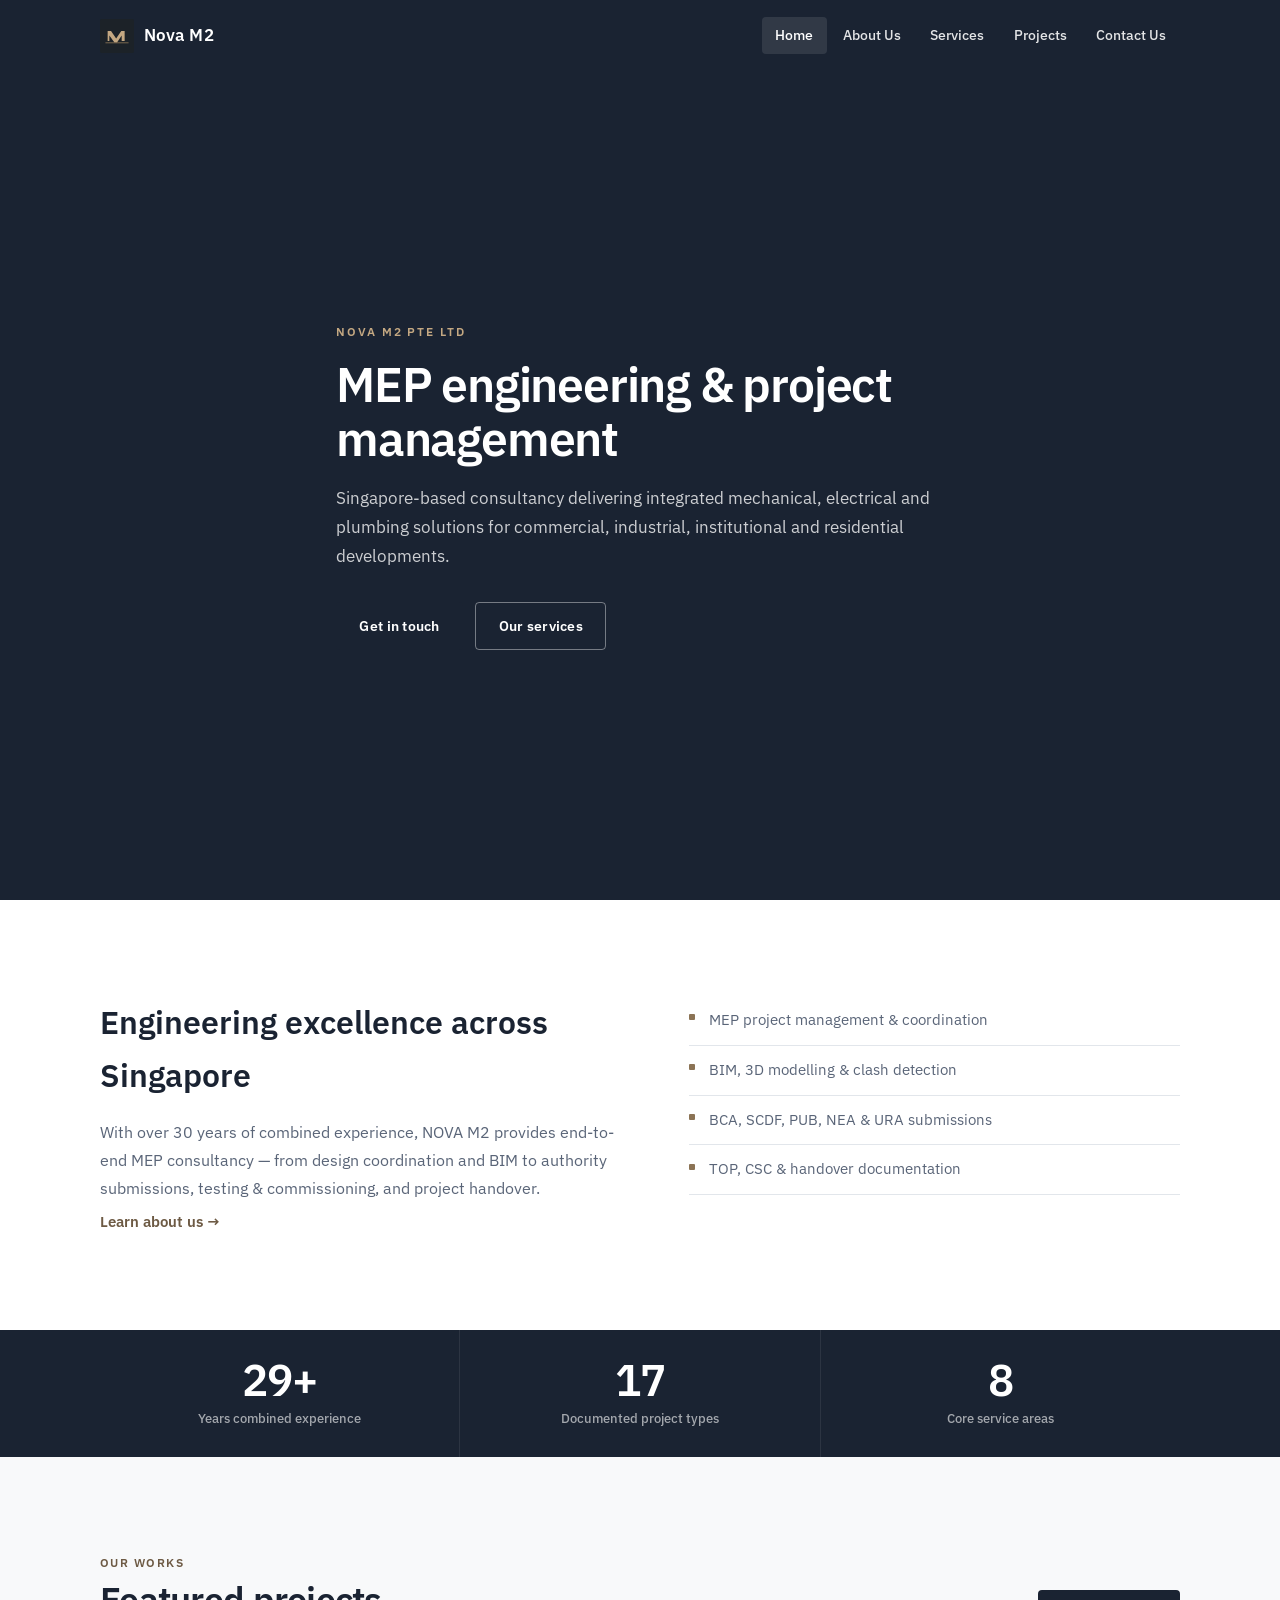
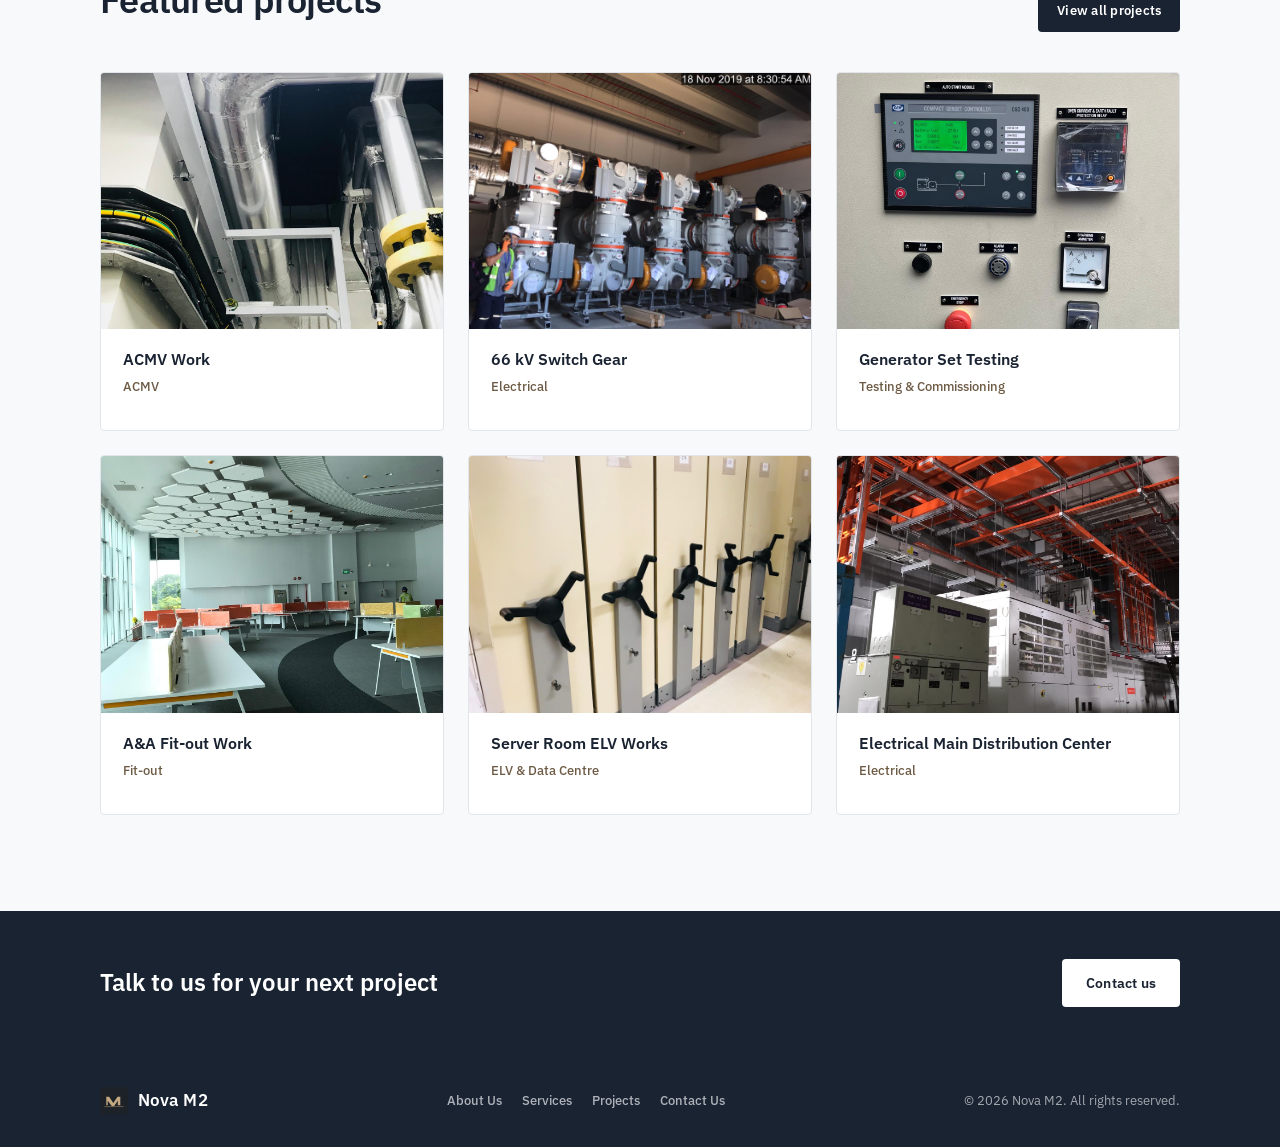
==== commit 2a5bd7e7: "Multi-page site with project portfolio and photos" ====
--- a/index.html
+++ b/index.html
@@ -11,12 +11,12 @@
   <link rel="stylesheet" href="assets/css/style.css" />
   <link rel="icon" href="assets/images/favicon.svg" type="image/svg+xml" />
 </head>
-<body>
+<body class="page-home" data-page="home">
   <a class="skip-link" href="#main">Skip to content</a>
 
   <header class="site-header" id="site-header">
     <div class="header-inner">
-      <a class="logo" href="#home" aria-label="Nova M2 — Home">
+      <a class="logo" href="index.html" aria-label="Nova M2 — Home">
         <img src="assets/images/logo.svg" alt="" width="34" height="34" />
         <span class="logo-text">Nova M2</span>
       </a>
@@ -24,249 +24,93 @@
         <span></span><span></span><span></span>
       </button>
       <nav class="site-nav" id="site-nav" aria-label="Primary">
-        <a href="#home" data-nav="home">Home</a>
-        <a href="#about" data-nav="about">About Us</a>
-        <a href="#services" data-nav="services">Services</a>
-        <a href="#projects" data-nav="projects">Projects</a>
-        <a href="#contact" data-nav="contact">Contact Us</a>
+        <a href="index.html" data-page="home">Home</a>
+        <a href="about.html" data-page="about">About Us</a>
+        <a href="services.html" data-page="services">Services</a>
+        <a href="projects.html" data-page="projects">Projects</a>
+        <a href="contact.html" data-page="contact">Contact Us</a>
       </nav>
     </div>
   </header>
 
   <main id="main">
-    <!-- 1. Home -->
-    <section class="page-section home" id="home" aria-labelledby="home-title">
+    <section class="home-hero" aria-labelledby="home-title">
       <div class="home-bg" aria-hidden="true"></div>
       <div class="container home-inner">
         <p class="home-eyebrow">NOVA M2 PTE LTD</p>
         <h1 id="home-title">MEP engineering &amp; project management</h1>
         <p class="home-lead">Singapore-based consultancy delivering integrated mechanical, electrical and plumbing solutions for commercial, industrial, institutional and residential developments.</p>
         <div class="home-actions">
-          <a class="btn btn-primary" href="#contact">Get in touch</a>
-          <a class="btn btn-outline" href="#services">View services</a>
+          <a class="btn btn-primary" href="contact.html">Get in touch</a>
+          <a class="btn btn-outline" href="services.html">Our services</a>
         </div>
       </div>
     </section>
 
-    <!-- 2. About Us -->
-    <section class="page-section about" id="about" aria-labelledby="about-title">
-      <div class="container">
-        <header class="section-head">
-          <h2 id="about-title">About Us</h2>
-          <p class="section-lead">Your trusted partner for compliant, efficient, and future-ready building solutions.</p>
-        </header>
-
-        <div class="about-grid">
-          <div class="about-copy">
-            <p><strong>NOVA M2 PTE LTD</strong> is a Singapore-based MEP Engineering Consultancy and Project Management company. Led by a highly experienced team with over 30 years of combined industry experience, we deliver end-to-end MEP solutions covering design coordination, BIM, construction management, authority submissions, testing &amp; commissioning, and project handover.</p>
-          </div>
-          <div class="about-values">
-            <article class="value-card">
-              <h3>Vision</h3>
-              <p>To be a trusted MEP engineering partner delivering compliant, efficient, and future-ready building solutions.</p>
-            </article>
-            <article class="value-card">
-              <h3>Mission</h3>
-              <p>To provide high-quality MEP engineering, BIM, and project management through strong technical leadership, regulatory compliance, and collaborative delivery.</p>
-            </article>
-          </div>
+    <section class="page-section home-intro" aria-labelledby="intro-title">
+      <div class="container intro-grid">
+        <div>
+          <h2 id="intro-title">Engineering excellence across Singapore</h2>
+          <p>With over 30 years of combined experience, NOVA M2 provides end-to-end MEP consultancy — from design coordination and BIM to authority submissions, testing &amp; commissioning, and project handover.</p>
+          <a class="text-link" href="about.html">Learn about us &rarr;</a>
         </div>
-
-        <div class="stats-bar" aria-label="Company overview">
-          <div class="stat">
-            <p class="stat-value"><span class="stat-num" data-count="30">0</span>+</p>
-            <p class="stat-label">Years combined experience</p>
-          </div>
-          <div class="stat">
-            <p class="stat-value"><span class="stat-num" data-count="8">0</span></p>
-            <p class="stat-label">Core service areas</p>
-          </div>
-          <div class="stat">
-            <p class="stat-value"><span class="stat-num" data-count="4">0</span></p>
-            <p class="stat-label">Development sectors</p>
-          </div>
-        </div>
-
-        <div class="team-block">
-          <h3 class="team-name">Mr. Patrick</h3>
-          <p class="team-role">Leadership &amp; technical direction</p>
-          <p class="team-bio">Extensive hands-on experience across schools, healthcare, aviation, residential, research, data centre and fit-out projects throughout Singapore.</p>
-        </div>
-      </div>
-    </section>
-
-    <!-- 3. Services -->
-    <section class="page-section services" id="services" aria-labelledby="services-title">
-      <div class="container">
-        <header class="section-head section-head--center">
-          <h2 id="services-title">Services</h2>
-          <p class="section-lead">Construction redefined — comprehensive MEP consultancy from design through handover.</p>
-        </header>
-        <ul class="service-list">
-          <li class="service-item">
-            <h3>MEP Project Management &amp; Coordination</h3>
-            <p>End-to-end management of Mechanical, Electrical and Plumbing works, ensuring seamless coordination between consultants, contractors and stakeholders for timely project delivery.</p>
-          </li>
-          <li class="service-item">
-            <h3>MEP Design Review, Value Engineering &amp; Buildability Advisory</h3>
-            <p>Comprehensive design evaluation to enhance efficiency, reduce cost, improve constructability, and ensure compliance with project and regulatory requirements.</p>
-          </li>
-          <li class="service-item">
-            <h3>Authority Submissions &amp; Regulatory Coordination</h3>
-            <p>Preparation and management of submissions to BCA, SCDF, PUB, SP Group, NEA, URA — ensuring full compliance with statutory regulations and approval processes.</p>
-          </li>
-          <li class="service-item">
-            <h3>Testing &amp; Commissioning (T&amp;C) Management</h3>
-            <p>Structured planning and supervision of testing and commissioning activities to verify system performance, reliability, and operational readiness.</p>
-          </li>
-          <li class="service-item">
-            <h3>TOP, CSC &amp; Final Handover Documentation</h3>
-            <p>Coordination and preparation of documentation required for Temporary Occupation Permit (TOP), Certificate of Statutory Completion (CSC), and final project handover.</p>
-          </li>
-          <li class="service-item">
-            <h3>BIM Coordination, 3D MEP Modelling &amp; Clash Detection</h3>
-            <p>Advanced BIM implementation including 3D modelling, interdisciplinary coordination, and clash detection to minimize site conflicts and rework.</p>
-          </li>
-          <li class="service-item">
-            <h3>Construction, Shop &amp; As-Built Drawings</h3>
-            <p>Development and review of detailed construction drawings, shop drawings, and accurate as-built documentation reflecting final site conditions.</p>
-          </li>
-          <li class="service-item">
-            <h3>O&amp;M Manuals and BIM Documentation</h3>
-            <p>Compilation of comprehensive Operation &amp; Maintenance manuals and BIM documentation to support long-term facility management and asset lifecycle performance.</p>
-          </li>
+        <ul class="intro-highlights">
+          <li>MEP project management &amp; coordination</li>
+          <li>BIM, 3D modelling &amp; clash detection</li>
+          <li>BCA, SCDF, PUB, NEA &amp; URA submissions</li>
+          <li>TOP, CSC &amp; handover documentation</li>
         </ul>
       </div>
     </section>
 
-    <!-- 4. Projects -->
-    <section class="page-section projects" id="projects" aria-labelledby="projects-title">
-      <div class="container">
-        <header class="section-head section-head--center">
-          <h2 id="projects-title">Projects</h2>
-          <p class="section-lead">Representative sectors and project types delivered by our team across Singapore.</p>
-        </header>
-        <ul class="project-grid">
-          <li class="project-card">
-            <span class="project-num">01</span>
-            <h3>Education &amp; Institutional</h3>
-            <p>School constructions and research centre developments with full MEP coordination and authority submissions.</p>
-          </li>
-          <li class="project-card">
-            <span class="project-num">02</span>
-            <h3>Healthcare</h3>
-            <p>Health centre and community hospital projects requiring stringent compliance and commissioning oversight.</p>
-          </li>
-          <li class="project-card">
-            <span class="project-num">03</span>
-            <h3>Aviation &amp; Infrastructure</h3>
-            <p>Aviation-related constructions with complex MEP systems and multi-stakeholder coordination.</p>
-          </li>
-          <li class="project-card">
-            <span class="project-num">04</span>
-            <h3>Residential</h3>
-            <p>Condominium and HDB developments — design review, BIM coordination, and handover documentation.</p>
-          </li>
-          <li class="project-card">
-            <span class="project-num">05</span>
-            <h3>Data Centres</h3>
-            <p>Critical MEP infrastructure with rigorous testing, commissioning, and as-built documentation.</p>
-          </li>
-          <li class="project-card">
-            <span class="project-num">06</span>
-            <h3>Fit-out &amp; A&amp;A Works</h3>
-            <p>Fit-out works and additional &amp; alteration building upgrading projects across commercial and institutional spaces.</p>
-          </li>
-        </ul>
+    <section class="stats-bar stats-bar--inline" aria-label="Company overview">
+      <div class="container stats-row">
+        <div class="stat"><p class="stat-value"><span class="stat-num" data-count="30">0</span>+</p><p class="stat-label">Years combined experience</p></div>
+        <div class="stat"><p class="stat-value"><span class="stat-num" data-count="17">0</span></p><p class="stat-label">Documented project types</p></div>
+        <div class="stat"><p class="stat-value"><span class="stat-num" data-count="8">0</span></p><p class="stat-label">Core service areas</p></div>
       </div>
     </section>
 
-    <!-- 5. Contact Us -->
-    <section class="page-section contact" id="contact" aria-labelledby="contact-title">
+    <section class="page-section home-projects" aria-labelledby="featured-title">
       <div class="container">
-        <header class="section-head">
-          <h2 id="contact-title">Contact Us</h2>
-          <p class="section-lead">Talk to us for project enquiries and consultations. We respond promptly to every message.</p>
+        <header class="section-head section-head--row">
+          <div>
+            <p class="section-label">Our works</p>
+            <h2 id="featured-title">Featured projects</h2>
+          </div>
+          <a class="btn btn-primary btn-sm" href="projects.html">View all projects</a>
         </header>
+        <div class="project-grid" id="featured-projects"></div>
+      </div>
+    </section>
 
-        <div class="contact-layout">
-          <div class="contact-details">
-            <div class="contact-row">
-              <h3>Email</h3>
-              <a href="mailto:sales@novam2.com">sales@novam2.com</a>
-            </div>
-            <div class="contact-row">
-              <h3>Phone</h3>
-              <a href="tel:+6590275317">+65 9027 5317</a>
-              <a class="contact-sub" href="https://wa.me/6590275317" target="_blank" rel="noopener noreferrer">WhatsApp</a>
-            </div>
-            <div class="contact-row">
-              <h3>Office</h3>
-              <address>
-                NOVA M2 PTE LTD<br />
-                City Hall, Peninsula Plaza<br />
-                Singapore 179098
-              </address>
-              <a class="contact-sub" href="https://www.google.com/maps/search/?api=1&amp;query=Peninsula+Plaza+Singapore+179098" target="_blank" rel="noopener noreferrer">Get directions</a>
-            </div>
-            <p class="contact-note">We respect your privacy and safeguard the personal information you share with us.</p>
-          </div>
-
-          <form class="contact-form" name="consultation" method="POST" data-netlify="true" netlify-honeypot="bot-field">
-            <input type="hidden" name="form-name" value="consultation" />
-            <p class="hidden" aria-hidden="true">
-              <label>Don't fill this out: <input name="bot-field" /></label>
-            </p>
-            <div class="form-row">
-              <label for="name">Full name</label>
-              <input id="name" name="name" type="text" required autocomplete="name" />
-            </div>
-            <div class="form-row">
-              <label for="email">Email</label>
-              <input id="email" name="email" type="email" required autocomplete="email" />
-            </div>
-            <div class="form-row">
-              <label for="phone">Phone number</label>
-              <input id="phone" name="phone" type="tel" autocomplete="tel" />
-            </div>
-            <div class="form-row">
-              <label for="message">Message</label>
-              <textarea id="message" name="message" rows="5" required></textarea>
-            </div>
-            <button class="btn btn-primary btn-full" type="submit">Send message</button>
-          </form>
-        </div>
-
-        <div class="contact-map">
-          <iframe
-            title="Nova M2 — Peninsula Plaza, Singapore"
-            src="https://maps.google.com/maps?q=Peninsula+Plaza+Singapore+179098&amp;z=15&amp;output=embed"
-            loading="lazy"
-            referrerpolicy="no-referrer-when-downgrade"
-            allowfullscreen
-          ></iframe>
-        </div>
+    <section class="cta-strip" aria-label="Contact call to action">
+      <div class="container cta-strip-inner">
+        <h2>Talk to us for your next project</h2>
+        <a class="btn btn-light" href="contact.html">Contact us</a>
       </div>
     </section>
   </main>
 
   <footer class="site-footer">
     <div class="container footer-inner">
-      <a class="logo logo-footer" href="#home">
+      <a class="logo logo-footer" href="index.html">
         <img src="assets/images/logo.svg" alt="" width="28" height="28" />
         <span class="logo-text">Nova M2</span>
       </a>
       <nav class="footer-nav" aria-label="Footer">
-        <a href="#home">Home</a>
-        <a href="#about">About Us</a>
-        <a href="#services">Services</a>
-        <a href="#projects">Projects</a>
-        <a href="#contact">Contact Us</a>
+        <a href="about.html">About Us</a>
+        <a href="services.html">Services</a>
+        <a href="projects.html">Projects</a>
+        <a href="contact.html">Contact Us</a>
       </nav>
       <p class="copyright">&copy; 2026 Nova M2. All rights reserved.</p>
     </div>
   </footer>
 
-  <script src="assets/js/main.js"></script>
+  <script src="assets/js/projects-data.js"></script>
+  <script src="assets/js/site.js"></script>
+  <script src="assets/js/home.js"></script>
+  <script src="assets/js/stats.js"></script>
 </body>
 </html>
--- a/assets/css/style.css
+++ b/assets/css/style.css
@@ -35,7 +35,7 @@
   font-size: 1rem;
   line-height: 1.65;
   color: var(--text);
-  background: var(--bg);
+  background-color: var(--bg);
   -webkit-font-smoothing: antialiased;
 }
 
@@ -104,8 +104,23 @@
   letter-spacing: 0.01em;
 }
 
+body.page-inner .site-header .logo-text,
+.site-header.is-scrolled .logo-text {
+  color: var(--text);
+}
+
 .site-header:not(.is-scrolled) .logo-text {
   color: #fff;
+}
+
+body.page-inner .site-nav a,
+.site-header.is-scrolled .site-nav a {
+  color: var(--text-muted);
+}
+
+body.page-inner .nav-toggle span,
+.site-header.is-scrolled .nav-toggle span {
+  background: var(--text);
 }
 
 .site-nav {
@@ -244,8 +259,8 @@
   color: var(--text-muted);
 }
 
-/* 1. Home */
-.home {
+/* Home hero */
+.home-hero {
   position: relative;
   min-height: 100vh;
   min-height: 100dvh;
@@ -259,15 +274,6 @@
 .home-bg {
   position: absolute;
   inset: 0;
-  background:
-    linear-gradient(160deg, rgba(26, 35, 50, 0.94) 0%, rgba(26, 35, 50, 0.88) 100%),
-    repeating-linear-gradient(
-      -45deg,
-      transparent,
-      transparent 40px,
-      rgba(255, 255, 255, 0.02) 40px,
-      rgba(255, 255, 255, 0.02) 41px
-    );
   background-color: var(--bg-dark);
 }
 
@@ -287,7 +293,7 @@
   color: #c4a882;
 }
 
-.home h1 {
+.home-hero h1 {
   margin: 0 0 1.15rem;
   font-size: clamp(2rem, 5vw, 3rem);
   font-weight: 600;
@@ -367,14 +373,18 @@
 }
 
 .stats-bar {
+  background: var(--bg-dark);
+}
+
+.stats-bar--inline {
+  padding: 0;
+}
+
+.stats-row {
   display: grid;
   grid-template-columns: repeat(3, 1fr);
   gap: 1px;
-  margin-bottom: 3rem;
-  background: var(--border);
-  border: 1px solid var(--border);
-  border-radius: var(--radius);
-  overflow: hidden;
+  background: rgba(255, 255, 255, 0.08);
 }
 
 .stat {
@@ -456,6 +466,7 @@
   background: var(--bg-white);
 }
 
+.service-item h2,
 .service-item h3 {
   margin: 0 0 0.5rem;
   font-size: 0.9375rem;
@@ -464,6 +475,10 @@
   color: var(--text);
 }
 
+.service-list--page .service-item h2 {
+  font-size: 1.05rem;
+}
+
 .service-item p {
   margin: 0;
   font-size: 0.875rem;
@@ -479,46 +494,72 @@
 .project-grid {
   display: grid;
   grid-template-columns: repeat(auto-fill, minmax(280px, 1fr));
-  gap: 1.25rem;
-  margin: 0;
-  padding: 0;
-  list-style: none;
+  gap: 1.5rem;
 }
 
 .project-card {
-  padding: 1.75rem;
-  background: var(--bg);
+  background: var(--bg-white);
   border: 1px solid var(--border);
   border-radius: var(--radius);
-  transition: border-color 0.2s, box-shadow 0.2s;
+  overflow: hidden;
+  transition: box-shadow 0.25s var(--ease), transform 0.25s var(--ease);
 }
 
 .project-card:hover {
-  border-color: rgba(139, 115, 85, 0.4);
-  box-shadow: 0 8px 24px rgba(26, 35, 50, 0.06);
-}
-
-.project-num {
+  box-shadow: 0 12px 32px rgba(26, 35, 50, 0.08);
+  transform: translateY(-2px);
+}
+
+.project-card-link {
   display: block;
-  margin-bottom: 1rem;
-  font-size: 0.75rem;
-  font-weight: 600;
-  letter-spacing: 0.08em;
-  color: var(--accent);
+  text-decoration: none;
+  color: inherit;
+}
+
+.project-card-image {
+  aspect-ratio: 4 / 3;
+  overflow: hidden;
+  background: var(--bg);
+}
+
+.project-card-image img {
+  width: 100%;
+  height: 100%;
+  object-fit: cover;
+  transition: transform 0.4s var(--ease);
+}
+
+.project-card:hover .project-card-image img {
+  transform: scale(1.03);
+}
+
+.project-card-body {
+  padding: 1.25rem 1.35rem 1.4rem;
 }
 
 .project-card h3 {
-  margin: 0 0 0.5rem;
+  margin: 0 0 0.35rem;
   font-size: 1rem;
   font-weight: 600;
   line-height: 1.35;
-}
-
-.project-card p {
-  margin: 0;
-  font-size: 0.875rem;
-  line-height: 1.65;
-  color: var(--text-muted);
+  color: var(--text);
+}
+
+.project-card-cat {
+  margin: 0 0 0.65rem;
+  font-size: 0.8125rem;
+  font-weight: 500;
+  color: var(--accent-dark);
+}
+
+.project-card-more {
+  font-size: 0.8125rem;
+  font-weight: 600;
+  color: var(--text-muted);
+}
+
+.project-card:hover .project-card-more {
+  color: var(--accent-dark);
 }
 
 /* 5. Contact */
@@ -740,7 +781,7 @@
     background: transparent;
   }
 
-  .stats-bar {
+  .stats-row {
     grid-template-columns: 1fr;
   }
 
@@ -756,3 +797,335 @@
     transform: translateY(-7px) rotate(-45deg);
   }
 }
+
+/* ——— Multi-page layout ——— */
+
+.page-banner {
+  padding: calc(var(--header-h) + 2.5rem) 0 2.75rem;
+  background: var(--bg-dark);
+  color: #fff;
+}
+
+.page-banner-label {
+  margin: 0 0 0.5rem;
+  font-size: 0.75rem;
+  font-weight: 600;
+  letter-spacing: 0.14em;
+  text-transform: uppercase;
+  color: #c4a882;
+}
+
+.page-banner h1 {
+  margin: 0 0 0.65rem;
+  font-size: clamp(2rem, 4.5vw, 2.75rem);
+  font-weight: 600;
+  letter-spacing: -0.02em;
+  line-height: 1.15;
+}
+
+.page-banner-lead {
+  margin: 0;
+  max-width: 36rem;
+  font-size: 1.0625rem;
+  line-height: 1.65;
+  color: rgba(255, 255, 255, 0.75);
+}
+
+.page-content {
+  padding: var(--section-pad) 0;
+  background: var(--bg-white);
+}
+
+.page-content--alt {
+  background: var(--bg);
+}
+
+.breadcrumb {
+  display: flex;
+  flex-wrap: wrap;
+  align-items: center;
+  gap: 0.45rem;
+  margin-bottom: 1.25rem;
+  font-size: 0.8125rem;
+  color: rgba(255, 255, 255, 0.5);
+}
+
+.breadcrumb a {
+  text-decoration: none;
+  color: #c4a882;
+}
+
+.breadcrumb a:hover {
+  color: #fff;
+}
+
+.content-grid {
+  display: grid;
+  gap: 2.5rem;
+}
+
+@media (min-width: 768px) {
+  .content-grid {
+    grid-template-columns: 1.2fr 1fr;
+    gap: 3.5rem;
+  }
+}
+
+.content-main h2 {
+  margin: 0 0 1rem;
+  font-size: 1.5rem;
+  font-weight: 600;
+}
+
+.content-main p {
+  margin: 0 0 1rem;
+  color: var(--text-muted);
+  line-height: 1.75;
+}
+
+.text-link {
+  display: inline-block;
+  margin-top: 0.5rem;
+  font-size: 0.9375rem;
+  font-weight: 600;
+  text-decoration: none;
+  color: var(--accent-dark);
+}
+
+.text-link:hover {
+  color: var(--text);
+}
+
+.intro-grid {
+  display: grid;
+  gap: 2rem;
+}
+
+@media (min-width: 768px) {
+  .intro-grid {
+    grid-template-columns: 1.1fr 1fr;
+    gap: 3rem;
+    align-items: start;
+  }
+}
+
+.home-intro {
+  background: var(--bg-white);
+}
+
+.home-intro h2 {
+  margin: 0 0 1rem;
+  font-size: clamp(1.5rem, 3vw, 2rem);
+  font-weight: 600;
+}
+
+.home-intro p {
+  margin: 0;
+  color: var(--text-muted);
+  line-height: 1.75;
+}
+
+.intro-highlights {
+  margin: 0;
+  padding: 0;
+  list-style: none;
+}
+
+.intro-highlights li {
+  position: relative;
+  padding: 0.75rem 0 0.75rem 1.25rem;
+  border-bottom: 1px solid var(--border);
+  font-size: 0.9375rem;
+  color: var(--text-muted);
+}
+
+.intro-highlights li::before {
+  content: "";
+  position: absolute;
+  left: 0;
+  top: 1.15rem;
+  width: 6px;
+  height: 6px;
+  background: var(--accent);
+  border-radius: 1px;
+}
+
+.section-label {
+  margin: 0 0 0.35rem;
+  font-size: 0.75rem;
+  font-weight: 600;
+  letter-spacing: 0.12em;
+  text-transform: uppercase;
+  color: var(--accent-dark);
+}
+
+.section-head--row {
+  display: flex;
+  flex-wrap: wrap;
+  align-items: flex-end;
+  justify-content: space-between;
+  gap: 1rem;
+  max-width: none;
+}
+
+.home-projects {
+  background: var(--bg);
+}
+
+.btn-sm {
+  padding: 0.55rem 1.1rem;
+  font-size: 0.8125rem;
+}
+
+.btn-light {
+  background: #fff;
+  color: var(--bg-dark);
+}
+
+.btn-light:hover {
+  background: var(--text-light);
+  color: var(--bg-dark);
+}
+
+.cta-strip {
+  padding: 3rem 0;
+  background: var(--bg-dark);
+  color: #fff;
+}
+
+.cta-strip-inner {
+  display: flex;
+  flex-wrap: wrap;
+  align-items: center;
+  justify-content: space-between;
+  gap: 1.25rem;
+}
+
+.cta-strip h2 {
+  margin: 0;
+  font-size: clamp(1.25rem, 2.5vw, 1.5rem);
+  font-weight: 600;
+}
+
+.experience-list {
+  display: grid;
+  grid-template-columns: repeat(auto-fill, minmax(220px, 1fr));
+  gap: 0.65rem 1.5rem;
+  margin: 0;
+  padding: 0;
+  list-style: none;
+}
+
+.experience-list li {
+  position: relative;
+  padding-left: 1rem;
+  font-size: 0.9375rem;
+  color: var(--text-muted);
+}
+
+.experience-list li::before {
+  content: "";
+  position: absolute;
+  left: 0;
+  top: 0.55em;
+  width: 5px;
+  height: 5px;
+  background: var(--accent);
+}
+
+.projects-toolbar {
+  display: flex;
+  flex-wrap: wrap;
+  align-items: center;
+  justify-content: space-between;
+  gap: 1rem;
+  margin-bottom: 2rem;
+}
+
+.projects-count {
+  margin: 0;
+  font-size: 0.875rem;
+  font-weight: 500;
+  color: var(--text-muted);
+}
+
+.project-filters {
+  display: flex;
+  flex-wrap: wrap;
+  gap: 0.4rem;
+}
+
+.filter-btn {
+  padding: 0.45rem 0.85rem;
+  font-family: inherit;
+  font-size: 0.8125rem;
+  font-weight: 500;
+  color: var(--text-muted);
+  background: var(--bg);
+  border: 1px solid var(--border);
+  border-radius: var(--radius);
+  cursor: pointer;
+  transition: background 0.2s, color 0.2s, border-color 0.2s;
+}
+
+.filter-btn:hover,
+.filter-btn.is-active {
+  color: var(--text);
+  border-color: var(--accent);
+  background: rgba(139, 115, 85, 0.08);
+}
+
+.project-desc {
+  margin: 0 0 2rem;
+  max-width: 42rem;
+  font-size: 1.0625rem;
+  line-height: 1.75;
+  color: var(--text-muted);
+}
+
+.project-gallery {
+  display: grid;
+  grid-template-columns: repeat(auto-fill, minmax(260px, 1fr));
+  gap: 1rem;
+  margin-bottom: 2.5rem;
+}
+
+.gallery-item {
+  margin: 0;
+  border-radius: var(--radius);
+  overflow: hidden;
+  border: 1px solid var(--border);
+  background: var(--bg);
+}
+
+.gallery-item img {
+  width: 100%;
+  height: 100%;
+  object-fit: cover;
+  aspect-ratio: 4 / 3;
+}
+
+.project-back a {
+  font-size: 0.9375rem;
+  font-weight: 600;
+  text-decoration: none;
+  color: var(--accent-dark);
+}
+
+.contact-form h2 {
+  margin: 0 0 1.25rem;
+  font-size: 1.15rem;
+  font-weight: 600;
+}
+
+.contact-map-wrap {
+  margin-top: 3rem;
+}
+
+.visually-hidden {
+  position: absolute;
+  width: 1px;
+  height: 1px;
+  overflow: hidden;
+  clip: rect(0, 0, 0, 0);
+}
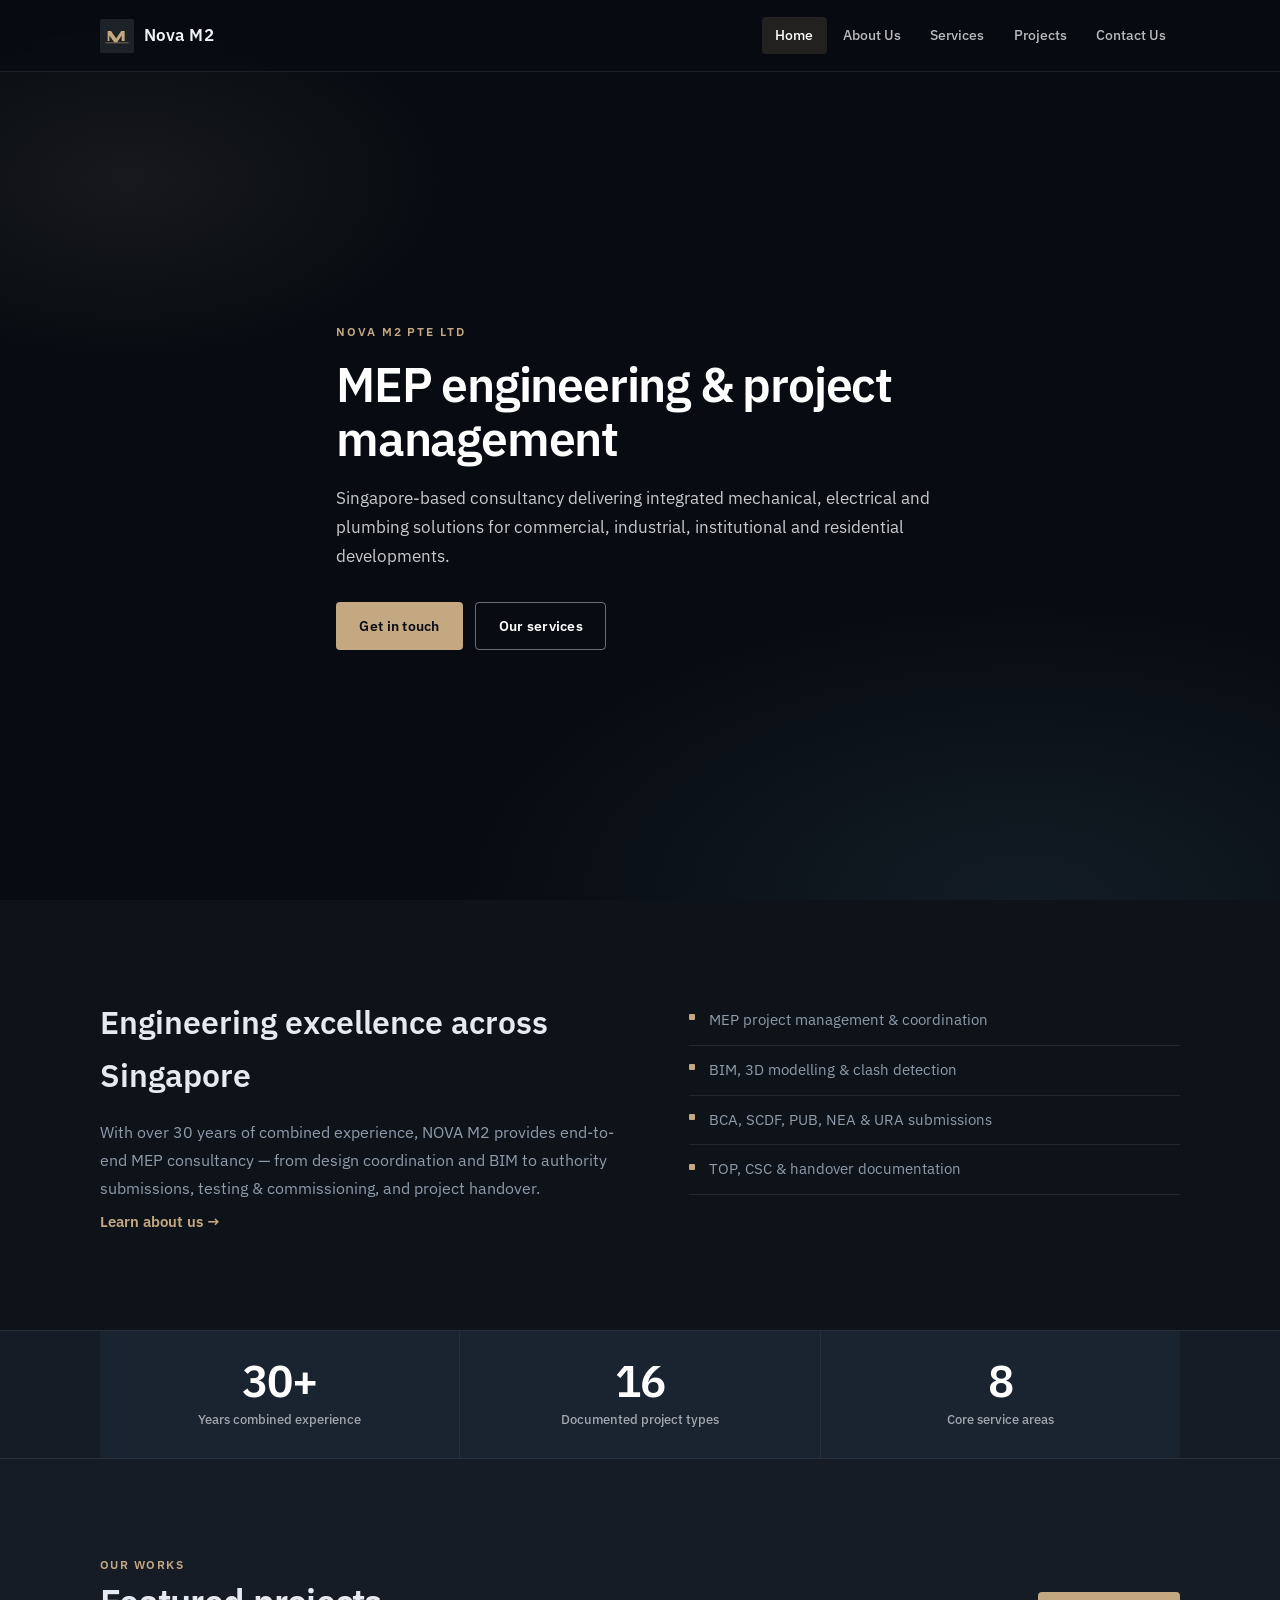
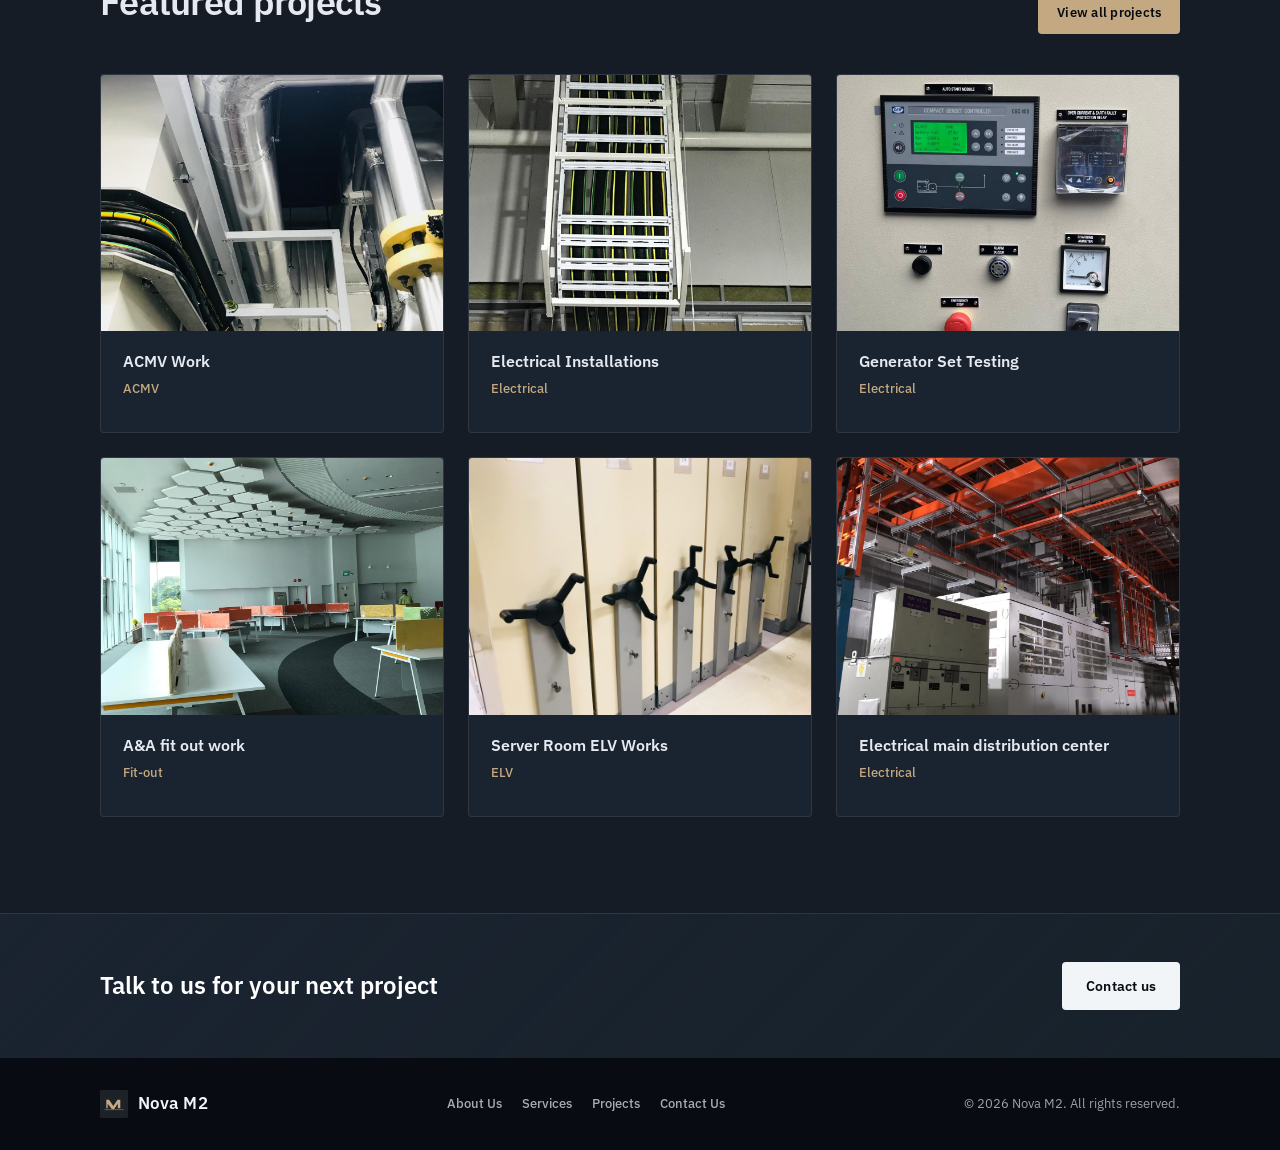
==== commit 2926649d: "Sync project portfolio with renamed folders and apply dark theme. Updates project data and photos af" ====
--- a/index.html
+++ b/index.html
@@ -66,7 +66,7 @@
     <section class="stats-bar stats-bar--inline" aria-label="Company overview">
       <div class="container stats-row">
         <div class="stat"><p class="stat-value"><span class="stat-num" data-count="30">0</span>+</p><p class="stat-label">Years combined experience</p></div>
-        <div class="stat"><p class="stat-value"><span class="stat-num" data-count="17">0</span></p><p class="stat-label">Documented project types</p></div>
+        <div class="stat"><p class="stat-value"><span class="stat-num" data-count="16">0</span></p><p class="stat-label">Documented project types</p></div>
         <div class="stat"><p class="stat-value"><span class="stat-num" data-count="8">0</span></p><p class="stat-label">Core service areas</p></div>
       </div>
     </section>
--- a/assets/css/style.css
+++ b/assets/css/style.css
@@ -1,15 +1,21 @@
-/* Nova M2 — 5 sections, IBM Plex Sans */
+/* Nova M2 — dark professional theme, IBM Plex Sans */
 
 :root {
-  --bg: #f8f9fa;
-  --bg-white: #ffffff;
-  --bg-dark: #1a2332;
-  --text: #1a2332;
-  --text-muted: #5a6578;
-  --text-light: #eef0f3;
-  --accent: #8b7355;
-  --accent-dark: #6d5a44;
-  --border: #e2e6eb;
+  --bg: #0e1319;
+  --bg-elevated: #151c26;
+  --bg-card: #1a2330;
+  --bg-white: #1a2330;
+  --bg-dark: #080c12;
+  --text: #e6eaf0;
+  --text-muted: #8d9bab;
+  --text-light: #f2f5f8;
+  --accent: #c4a882;
+  --accent-dark: #c4a882;
+  --accent-hover: #d4bc96;
+  --accent-muted: rgba(196, 168, 130, 0.14);
+  --accent-blue: #5a8fad;
+  --border: rgba(255, 255, 255, 0.09);
+  --shadow: 0 12px 40px rgba(0, 0, 0, 0.45);
   --radius: 4px;
   --font: "IBM Plex Sans", system-ui, -apple-system, sans-serif;
   --header-h: 72px;
@@ -74,15 +80,15 @@
   inset: 0 0 auto;
   z-index: 100;
   height: var(--header-h);
-  background: transparent;
-  border-bottom: 1px solid transparent;
-  transition: background 0.3s, border-color 0.3s, box-shadow 0.3s;
+  background: rgba(8, 12, 18, 0.82);
+  backdrop-filter: blur(14px);
+  border-bottom: 1px solid var(--border);
+  transition: background 0.3s, box-shadow 0.3s;
 }
 
 .site-header.is-scrolled {
-  background: rgba(255, 255, 255, 0.98);
-  border-bottom-color: var(--border);
-  box-shadow: 0 1px 0 rgba(26, 35, 50, 0.04);
+  background: rgba(8, 12, 18, 0.96);
+  box-shadow: 0 4px 24px rgba(0, 0, 0, 0.25);
 }
 
 .header-inner {
@@ -104,23 +110,8 @@
   letter-spacing: 0.01em;
 }
 
-body.page-inner .site-header .logo-text,
-.site-header.is-scrolled .logo-text {
-  color: var(--text);
-}
-
-.site-header:not(.is-scrolled) .logo-text {
-  color: #fff;
-}
-
-body.page-inner .site-nav a,
-.site-header.is-scrolled .site-nav a {
-  color: var(--text-muted);
-}
-
-body.page-inner .nav-toggle span,
-.site-header.is-scrolled .nav-toggle span {
-  background: var(--text);
+.logo-text {
+  color: var(--text-light);
 }
 
 .site-nav {
@@ -134,29 +125,15 @@
   font-size: 0.875rem;
   font-weight: 500;
   text-decoration: none;
-  color: rgba(255, 255, 255, 0.88);
+  color: rgba(255, 255, 255, 0.72);
   border-radius: var(--radius);
   transition: color 0.2s, background 0.2s;
 }
 
-.site-header.is-scrolled .site-nav a {
-  color: var(--text-muted);
-}
-
 .site-nav a:hover,
 .site-nav a.is-active {
-  color: var(--text);
-}
-
-.site-header:not(.is-scrolled) .site-nav a:hover,
-.site-header:not(.is-scrolled) .site-nav a.is-active {
   color: #fff;
-  background: rgba(255, 255, 255, 0.1);
-}
-
-.site-header.is-scrolled .site-nav a.is-active {
-  color: var(--accent-dark);
-  background: rgba(139, 115, 85, 0.08);
+  background: var(--accent-muted);
 }
 
 .nav-toggle {
@@ -181,9 +158,6 @@
   transition: transform 0.25s, opacity 0.25s, background 0.3s;
 }
 
-.site-header.is-scrolled .nav-toggle span {
-  background: var(--text);
-}
 
 /* Buttons */
 .btn {
@@ -203,13 +177,13 @@
 }
 
 .btn-primary {
-  background: var(--bg-dark);
-  color: #fff;
+  background: var(--accent);
+  color: var(--bg-dark);
 }
 
 .btn-primary:hover {
-  background: #2a3548;
-  color: #fff;
+  background: var(--accent-hover);
+  color: var(--bg-dark);
 }
 
 .btn-outline {
@@ -274,7 +248,10 @@
 .home-bg {
   position: absolute;
   inset: 0;
-  background-color: var(--bg-dark);
+  background:
+    radial-gradient(ellipse 80% 60% at 80% 100%, rgba(90, 143, 173, 0.12) 0%, transparent 55%),
+    radial-gradient(ellipse 50% 40% at 10% 20%, rgba(196, 168, 130, 0.08) 0%, transparent 50%),
+    var(--bg-dark);
 }
 
 .home-inner {
@@ -316,7 +293,7 @@
 
 /* 2. About */
 .about {
-  background: var(--bg-white);
+  background: var(--bg-elevated);
 }
 
 .about-grid {
@@ -351,7 +328,7 @@
 
 .value-card {
   padding: 1.35rem 1.5rem;
-  background: var(--bg);
+  background: var(--bg-card);
   border: 1px solid var(--border);
   border-radius: var(--radius);
 }
@@ -373,7 +350,8 @@
 }
 
 .stats-bar {
-  background: var(--bg-dark);
+  background: var(--bg-elevated);
+  border-block: 1px solid var(--border);
 }
 
 .stats-bar--inline {
@@ -392,7 +370,7 @@
   flex-direction: column;
   align-items: center;
   padding: 1.75rem 1rem;
-  background: var(--bg-dark);
+  background: var(--bg-card);
   text-align: center;
 }
 
@@ -488,7 +466,7 @@
 
 /* 4. Projects */
 .projects {
-  background: var(--bg-white);
+  background: var(--bg);
 }
 
 .project-grid {
@@ -506,7 +484,8 @@
 }
 
 .project-card:hover {
-  box-shadow: 0 12px 32px rgba(26, 35, 50, 0.08);
+  box-shadow: var(--shadow);
+  border-color: rgba(196, 168, 130, 0.25);
   transform: translateY(-2px);
 }
 
@@ -519,7 +498,7 @@
 .project-card-image {
   aspect-ratio: 4 / 3;
   overflow: hidden;
-  background: var(--bg);
+  background: var(--bg-elevated);
 }
 
 .project-card-image img {
@@ -655,16 +634,17 @@
   font-family: inherit;
   font-size: 0.9375rem;
   color: var(--text);
-  background: var(--bg);
+  background: var(--bg-elevated);
   border: 1px solid var(--border);
   border-radius: var(--radius);
-  transition: border-color 0.2s;
+  transition: border-color 0.2s, box-shadow 0.2s;
 }
 
 .form-row input:focus,
 .form-row textarea:focus {
   outline: none;
   border-color: var(--accent);
+  box-shadow: 0 0 0 3px var(--accent-muted);
 }
 
 .contact-map {
@@ -754,9 +734,9 @@
     align-items: stretch;
     gap: 0;
     padding: 0.75rem;
-    background: var(--bg-white);
+    background: var(--bg-card);
     border-bottom: 1px solid var(--border);
-    box-shadow: 0 8px 24px rgba(26, 35, 50, 0.08);
+    box-shadow: 0 12px 32px rgba(0, 0, 0, 0.5);
     transform: translateY(-120%);
     opacity: 0;
     pointer-events: none;
@@ -802,8 +782,11 @@
 
 .page-banner {
   padding: calc(var(--header-h) + 2.5rem) 0 2.75rem;
-  background: var(--bg-dark);
+  background:
+    radial-gradient(ellipse 70% 80% at 100% 0%, rgba(90, 143, 173, 0.1) 0%, transparent 50%),
+    var(--bg-card);
   color: #fff;
+  border-bottom: 1px solid var(--border);
 }
 
 .page-banner-label {
@@ -833,11 +816,11 @@
 
 .page-content {
   padding: var(--section-pad) 0;
-  background: var(--bg-white);
+  background: var(--bg);
 }
 
 .page-content--alt {
-  background: var(--bg);
+  background: var(--bg-elevated);
 }
 
 .breadcrumb {
@@ -893,7 +876,7 @@
 }
 
 .text-link:hover {
-  color: var(--text);
+  color: var(--accent-hover);
 }
 
 .intro-grid {
@@ -910,7 +893,7 @@
 }
 
 .home-intro {
-  background: var(--bg-white);
+  background: var(--bg);
 }
 
 .home-intro h2 {
@@ -969,7 +952,7 @@
 }
 
 .home-projects {
-  background: var(--bg);
+  background: var(--bg-elevated);
 }
 
 .btn-sm {
@@ -978,19 +961,20 @@
 }
 
 .btn-light {
+  background: var(--text-light);
+  color: var(--bg-dark);
+}
+
+.btn-light:hover {
   background: #fff;
   color: var(--bg-dark);
 }
 
-.btn-light:hover {
-  background: var(--text-light);
-  color: var(--bg-dark);
-}
-
 .cta-strip {
   padding: 3rem 0;
-  background: var(--bg-dark);
+  background: linear-gradient(135deg, var(--bg-card) 0%, rgba(90, 143, 173, 0.12) 100%);
   color: #fff;
+  border-top: 1px solid var(--border);
 }
 
 .cta-strip-inner {
@@ -1061,7 +1045,7 @@
   font-size: 0.8125rem;
   font-weight: 500;
   color: var(--text-muted);
-  background: var(--bg);
+  background: var(--bg-card);
   border: 1px solid var(--border);
   border-radius: var(--radius);
   cursor: pointer;
@@ -1070,9 +1054,9 @@
 
 .filter-btn:hover,
 .filter-btn.is-active {
-  color: var(--text);
+  color: var(--text-light);
   border-color: var(--accent);
-  background: rgba(139, 115, 85, 0.08);
+  background: var(--accent-muted);
 }
 
 .project-desc {
@@ -1091,18 +1075,160 @@
 }
 
 .gallery-item {
-  margin: 0;
+  display: block;
+  width: 100%;
+  margin: 0;
+  padding: 0;
+  border: 1px solid var(--border);
   border-radius: var(--radius);
   overflow: hidden;
-  border: 1px solid var(--border);
-  background: var(--bg);
+  background: var(--bg-elevated);
+  cursor: zoom-in;
+  transition: box-shadow 0.2s var(--ease), border-color 0.2s;
+}
+
+.gallery-item:hover {
+  border-color: rgba(196, 168, 130, 0.45);
+  box-shadow: var(--shadow);
+}
+
+.gallery-item:focus-visible {
+  outline: 2px solid var(--accent);
+  outline-offset: 2px;
 }
 
 .gallery-item img {
+  display: block;
   width: 100%;
   height: 100%;
   object-fit: cover;
   aspect-ratio: 4 / 3;
+  pointer-events: none;
+}
+
+/* Lightbox gallery */
+body.lightbox-open {
+  overflow: hidden;
+}
+
+.lightbox {
+  position: fixed;
+  inset: 0;
+  z-index: 300;
+  display: flex;
+  align-items: center;
+  justify-content: center;
+}
+
+.lightbox[hidden] {
+  display: none;
+}
+
+.lightbox-backdrop {
+  position: absolute;
+  inset: 0;
+  background: rgba(4, 8, 14, 0.94);
+  cursor: zoom-out;
+}
+
+.lightbox-inner {
+  position: relative;
+  z-index: 1;
+  width: min(92vw, 1100px);
+  max-height: 92vh;
+  padding: 0 3rem;
+}
+
+.lightbox-figure {
+  margin: 0;
+  display: flex;
+  flex-direction: column;
+  align-items: center;
+  gap: 0.75rem;
+}
+
+.lightbox-image {
+  display: block;
+  max-width: 100%;
+  max-height: min(80vh, 820px);
+  width: auto;
+  height: auto;
+  object-fit: contain;
+  border-radius: var(--radius);
+  box-shadow: 0 16px 48px rgba(0, 0, 0, 0.35);
+}
+
+.lightbox-caption {
+  font-size: 0.875rem;
+  font-weight: 500;
+  color: rgba(255, 255, 255, 0.75);
+  text-align: center;
+}
+
+.lightbox-btn {
+  position: absolute;
+  z-index: 2;
+  display: flex;
+  align-items: center;
+  justify-content: center;
+  padding: 0;
+  border: none;
+  background: rgba(255, 255, 255, 0.12);
+  color: #fff;
+  font-family: inherit;
+  line-height: 1;
+  cursor: pointer;
+  border-radius: var(--radius);
+  transition: background 0.2s;
+}
+
+.lightbox-btn:hover {
+  background: rgba(255, 255, 255, 0.22);
+}
+
+.lightbox-close {
+  top: -2.75rem;
+  right: 3rem;
+  width: 2.5rem;
+  height: 2.5rem;
+  font-size: 1.75rem;
+}
+
+.lightbox-prev,
+.lightbox-next {
+  top: 50%;
+  transform: translateY(-50%);
+  width: 2.75rem;
+  height: 2.75rem;
+  font-size: 2rem;
+}
+
+.lightbox-prev {
+  left: 0;
+}
+
+.lightbox-next {
+  right: 0;
+}
+
+@media (max-width: 640px) {
+  .lightbox-inner {
+    padding: 0 2.5rem;
+  }
+
+  .lightbox-close {
+    top: 1rem;
+    right: 1rem;
+    background: rgba(0, 0, 0, 0.5);
+  }
+
+  .lightbox-prev {
+    left: 0.5rem;
+  }
+
+  .lightbox-next {
+    right: 0.5rem;
+  }
 }
 
 .project-back a {
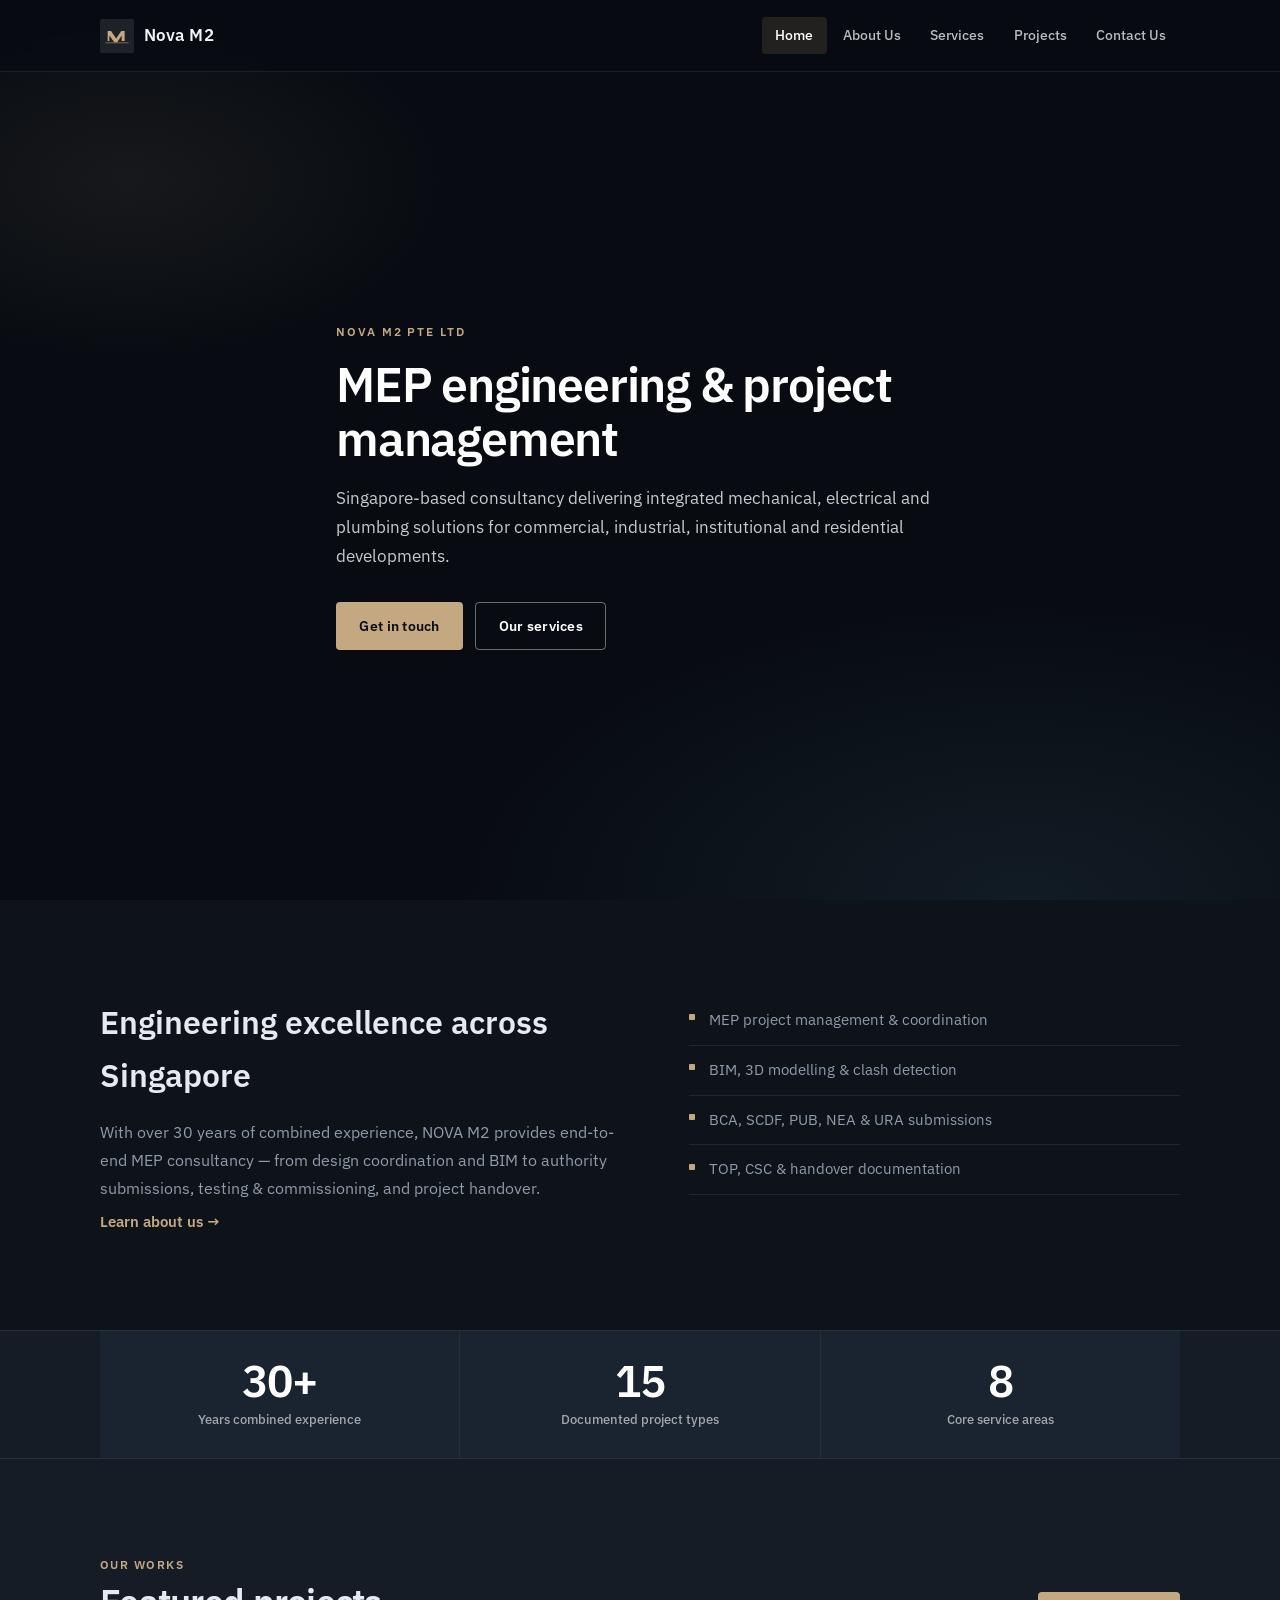
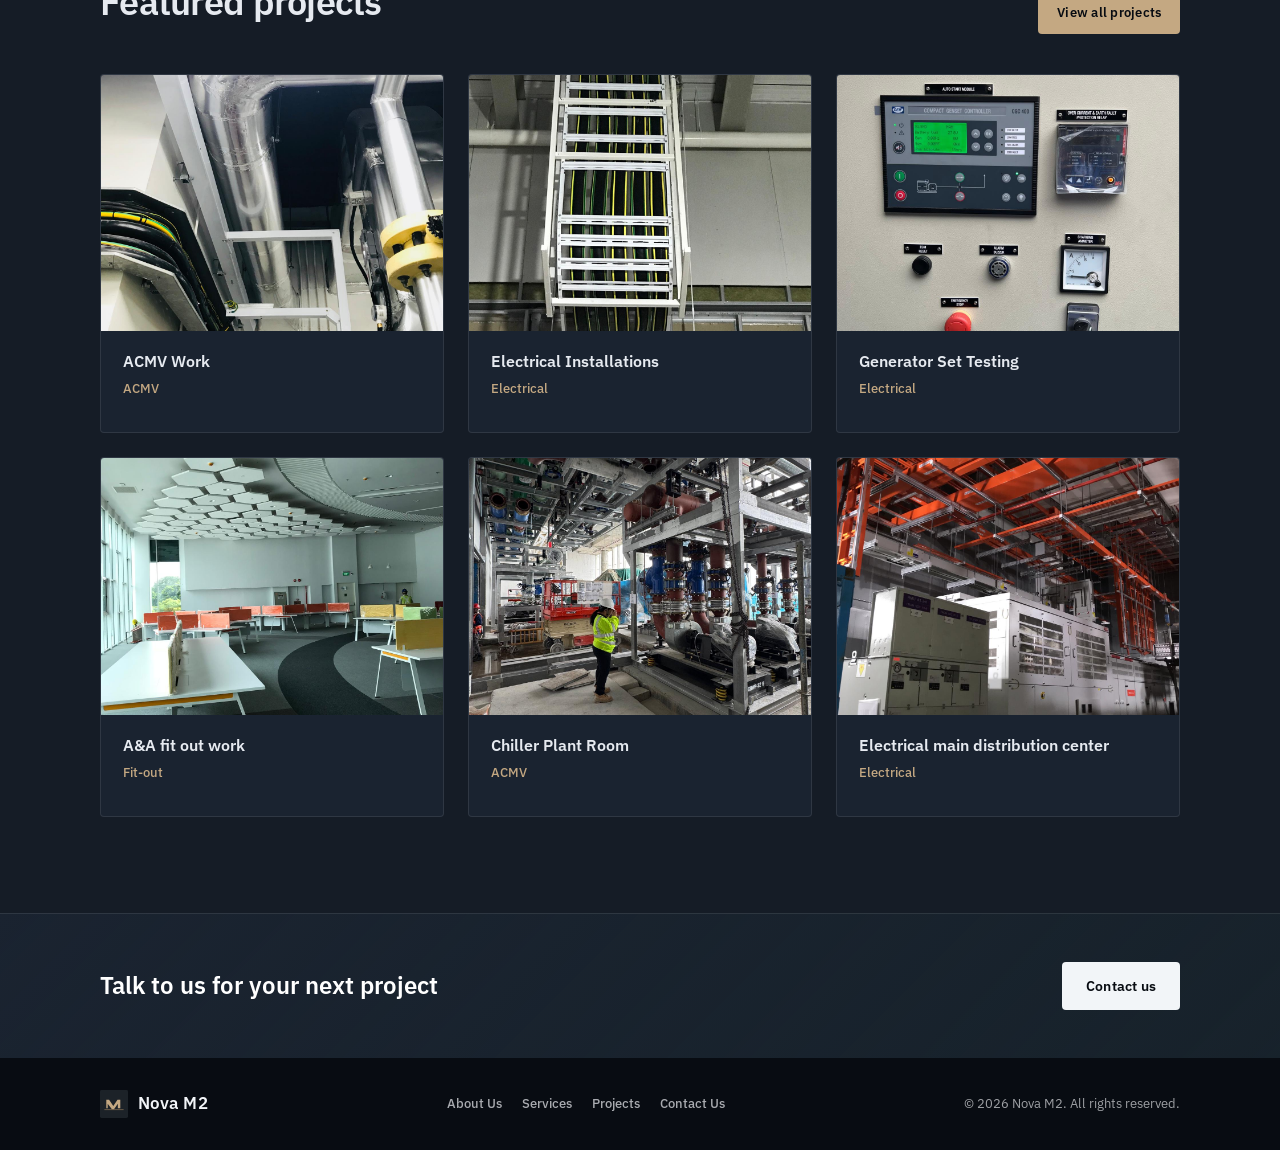
==== commit 2356fd93: "Restructure projects by category and remove ELV portfolio. Projects page now lists categories only, " ====
--- a/index.html
+++ b/index.html
@@ -66,7 +66,7 @@
     <section class="stats-bar stats-bar--inline" aria-label="Company overview">
       <div class="container stats-row">
         <div class="stat"><p class="stat-value"><span class="stat-num" data-count="30">0</span>+</p><p class="stat-label">Years combined experience</p></div>
-        <div class="stat"><p class="stat-value"><span class="stat-num" data-count="16">0</span></p><p class="stat-label">Documented project types</p></div>
+        <div class="stat"><p class="stat-value"><span class="stat-num" data-count="15">0</span></p><p class="stat-label">Documented project types</p></div>
         <div class="stat"><p class="stat-value"><span class="stat-num" data-count="8">0</span></p><p class="stat-label">Core service areas</p></div>
       </div>
     </section>
--- a/assets/css/style.css
+++ b/assets/css/style.css
@@ -1017,6 +1017,78 @@
   background: var(--accent);
 }
 
+.category-grid {
+  display: grid;
+  grid-template-columns: repeat(auto-fill, minmax(300px, 1fr));
+  gap: 1.5rem;
+}
+
+.category-card {
+  background: var(--bg-card);
+  border: 1px solid var(--border);
+  border-radius: var(--radius);
+  overflow: hidden;
+  transition: box-shadow 0.25s var(--ease), transform 0.25s var(--ease), border-color 0.25s;
+}
+
+.category-card:hover {
+  box-shadow: var(--shadow);
+  border-color: rgba(196, 168, 130, 0.25);
+  transform: translateY(-2px);
+}
+
+.category-card-link {
+  display: block;
+  text-decoration: none;
+  color: inherit;
+}
+
+.category-card-image {
+  aspect-ratio: 16 / 10;
+  overflow: hidden;
+  background: var(--bg-elevated);
+}
+
+.category-card-image img {
+  width: 100%;
+  height: 100%;
+  object-fit: cover;
+  transition: transform 0.4s var(--ease);
+}
+
+.category-card:hover .category-card-image img {
+  transform: scale(1.03);
+}
+
+.category-card-body {
+  padding: 1.35rem 1.5rem 1.5rem;
+}
+
+.category-card-body h2 {
+  margin: 0 0 0.5rem;
+  font-size: 1.125rem;
+  font-weight: 600;
+  color: var(--text-light);
+}
+
+.category-card-blurb {
+  margin: 0 0 0.85rem;
+  font-size: 0.875rem;
+  line-height: 1.6;
+  color: var(--text-muted);
+}
+
+.category-card-count {
+  margin: 0;
+  font-size: 0.8125rem;
+  font-weight: 600;
+  color: var(--accent);
+}
+
+.projects-back {
+  margin: 0;
+}
+
 .projects-toolbar {
   display: flex;
   flex-wrap: wrap;
